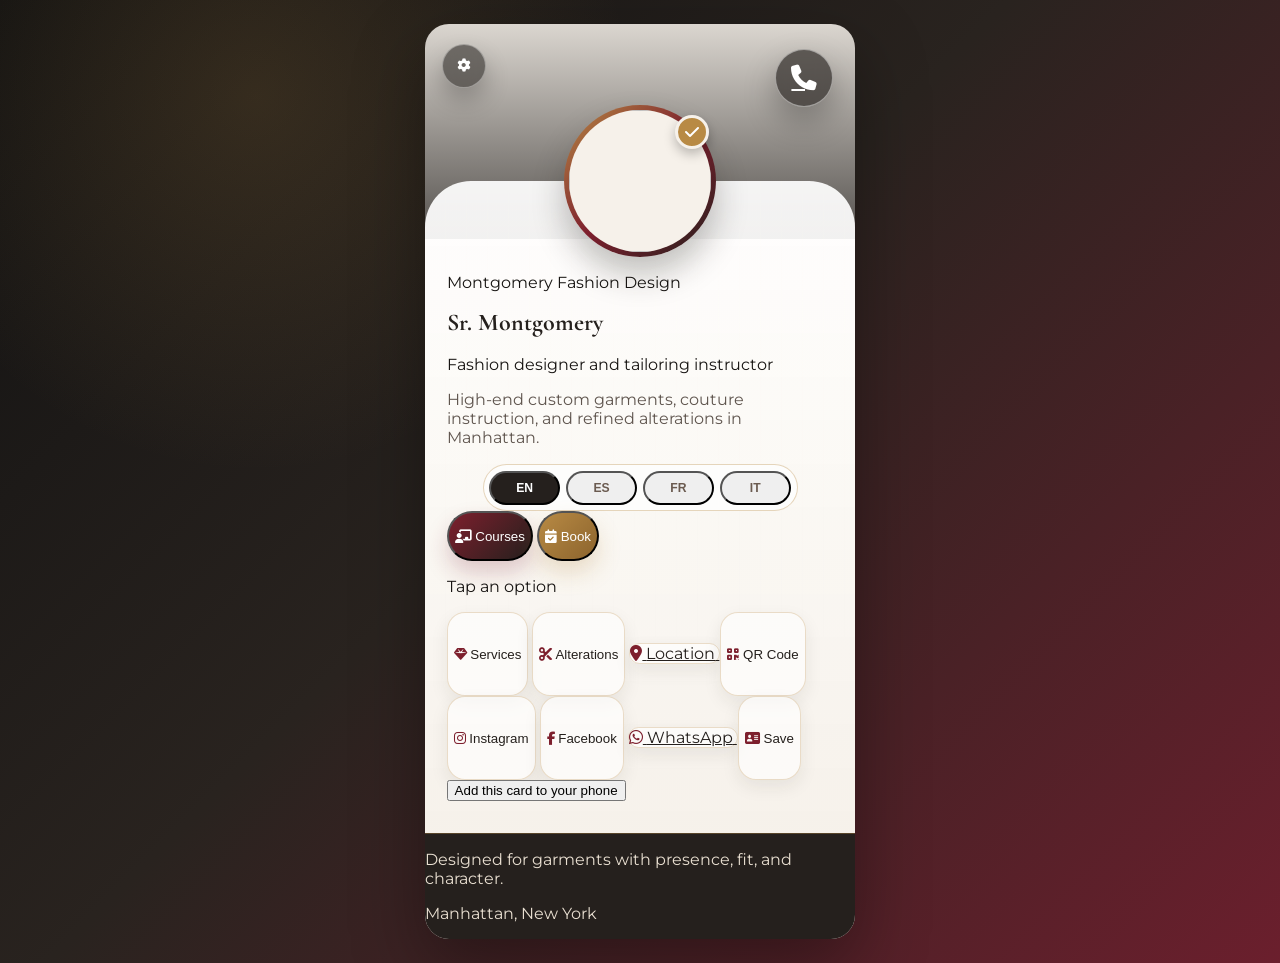
==== index.html @ 0f1f2ad3 "Rename index.html.html to index.html" ====
<!DOCTYPE html>
<html lang="en">
<head>
  <meta charset="UTF-8">
  <meta name="viewport" content="width=device-width, initial-scale=1.0">
  <title>Montgomery Fashion Design</title>
  <script src="https://cdn.tailwindcss.com"></script>
  <link rel="preconnect" href="https://fonts.googleapis.com">
  <link rel="preconnect" href="https://fonts.gstatic.com" crossorigin>
  <link href="https://fonts.googleapis.com/css2?family=Cormorant+Garamond:wght@600;700&family=Montserrat:wght@400;500;600;700&display=swap" rel="stylesheet">
  <link rel="stylesheet" href="https://cdnjs.cloudflare.com/ajax/libs/font-awesome/6.5.2/css/all.min.css">
  <style>
    :root {
      --ink: #171412;
      --charcoal: #25201d;
      --silk: #f6f1ea;
      --linen: #e9dfd1;
      --gold: #b88a44;
      --wine: #7d1f2d;
      --sage: #6d7964;
    }

    * {
      box-sizing: border-box;
    }

    body {
      margin: 0;
      min-height: 100vh;
      background:
        radial-gradient(circle at 20% 10%, rgba(184, 138, 68, 0.18), transparent 28%),
        linear-gradient(135deg, #111 0%, #29231f 45%, #6b1f2d 100%);
      color: var(--ink);
      font-family: "Montserrat", sans-serif;
      -webkit-font-smoothing: antialiased;
      -moz-osx-font-smoothing: grayscale;
    }

    .card-container {
      width: 100%;
      min-height: 100vh;
      display: flex;
      flex-direction: column;
      background: var(--silk);
      box-shadow: 0 28px 70px rgba(0, 0, 0, 0.35);
    }

    @media (min-width: 460px) {
      .card-container {
        max-width: 430px;
        min-height: calc(100vh - 3rem);
        margin: 1.5rem auto;
        border-radius: 24px;
        overflow: hidden;
      }
    }

    .main-bg {
      position: relative;
      min-height: 215px;
      background-image:
        linear-gradient(180deg, rgba(23, 20, 18, 0.12), rgba(23, 20, 18, 0.72)),
        url("https://images.unsplash.com/photo-1445205170230-053b83016050?auto=format&fit=crop&w=1200&q=85");
      background-position: center;
      background-size: cover;
    }

    .call-float {
      position: absolute;
      right: 1.35rem;
      top: 1.55rem;
      width: 58px;
      height: 58px;
      display: grid;
      place-items: center;
      border: 1px solid rgba(255, 255, 255, 0.45);
      border-radius: 999px;
      color: white;
      background: rgba(37, 32, 29, 0.66);
      box-shadow: 0 14px 32px rgba(0, 0, 0, 0.28);
      backdrop-filter: blur(8px);
      transition: background-color 0.22s ease, box-shadow 0.22s ease;
    }

    .call-float:hover,
    .call-float:focus-visible {
      background: #25d366;
      box-shadow: 0 18px 36px rgba(37, 211, 102, 0.36);
      animation: soft-bounce 0.55s ease;
      outline: none;
    }

    .call-float i {
      font-size: 1.6rem;
    }

    .settings-float {
      position: absolute;
      left: 1.05rem;
      top: 1.25rem;
      width: 44px;
      height: 44px;
      display: grid;
      place-items: center;
      border: 1px solid rgba(255, 255, 255, 0.36);
      border-radius: 999px;
      color: white;
      background: rgba(37, 32, 29, 0.56);
      box-shadow: 0 12px 24px rgba(0, 0, 0, 0.24);
      backdrop-filter: blur(8px);
      transition: transform 0.22s ease, background-color 0.22s ease;
    }

    .settings-float:hover,
    .settings-float:focus-visible {
      background: var(--gold);
      transform: rotate(28deg) scale(1.08);
      outline: none;
    }

    @keyframes soft-bounce {
      0%, 100% {
        transform: translateY(0) scale(1);
      }
      35% {
        transform: translateY(-7px) scale(1.08);
      }
      65% {
        transform: translateY(2px) scale(0.98);
      }
    }

    .content-section {
      position: relative;
      flex: 1;
      margin-top: -58px;
      padding: 0 1.35rem 2rem;
      border-top-left-radius: 46px;
      border-top-right-radius: 46px;
      background:
        linear-gradient(180deg, rgba(255, 255, 255, 0.92), rgba(246, 241, 234, 0.98)),
        repeating-linear-gradient(90deg, transparent 0 20px, rgba(184, 138, 68, 0.055) 20px 21px);
    }

    .profile-container {
      width: 152px;
      height: 152px;
      margin: -76px auto 0;
      position: relative;
      border-radius: 999px;
      padding: 5px;
      background: linear-gradient(135deg, var(--gold), var(--wine), var(--charcoal));
      box-shadow: 0 18px 32px rgba(37, 32, 29, 0.28);
    }

    .profile-art {
      width: 100%;
      height: 100%;
      border-radius: inherit;
      background: #f6f1ea;
      background-position: center;
      background-size: cover;
      display: flex;
      align-items: center;
      justify-content: center;
      color: white;
      text-shadow: 0 2px 10px rgba(0, 0, 0, 0.5);
    }

    .profile-art i {
      font-size: 3rem;
    }

    .profile-logo {
      width: 100%;
      height: 100%;
      border-radius: inherit;
      object-fit: cover;
      display: block;
    }

    .verification-badge {
      position: absolute;
      right: 7px;
      top: 10px;
      width: 34px;
      height: 34px;
      border: 3px solid var(--silk);
      border-radius: 999px;
      background: var(--gold);
      color: #fff;
      display: grid;
      place-items: center;
      box-shadow: 0 5px 12px rgba(0, 0, 0, 0.25);
    }

    .brand-title {
      font-family: "Cormorant Garamond", serif;
      color: var(--charcoal);
      letter-spacing: 0;
      line-height: 0.95;
    }

    .tagline {
      color: #5f554e;
    }

    .language-select {
      width: 100%;
      max-width: 315px;
      margin: 1.1rem auto 0;
      display: grid;
      grid-template-columns: repeat(4, 1fr);
      gap: 0.35rem;
      padding: 0.35rem;
      border: 1px solid rgba(184, 138, 68, 0.35);
      border-radius: 999px;
      background: rgba(255, 255, 255, 0.72);
    }

    .language-select button {
      min-height: 34px;
      border-radius: 999px;
      color: #6b5b50;
      font-size: 0.76rem;
      font-weight: 700;
      transition: 0.2s ease;
    }

    .language-select button.active {
      background: var(--charcoal);
      color: white;
    }

    .action-btn,
    .social-btn {
      cursor: pointer;
      transition: transform 0.24s ease, box-shadow 0.24s ease, background-color 0.24s ease;
    }

    .action-btn {
      min-height: 50px;
      border-radius: 999px;
      color: white;
      background: linear-gradient(135deg, var(--wine), var(--charcoal));
      box-shadow: 0 12px 22px rgba(125, 31, 45, 0.22);
    }

    .action-btn.secondary {
      background: linear-gradient(135deg, var(--gold), #8c642d);
      box-shadow: 0 12px 22px rgba(184, 138, 68, 0.25);
    }

    .action-btn:hover,
    .social-btn:hover {
      transform: translateY(-3px);
    }

    .social-btn {
      height: 84px;
      border: 1px solid rgba(184, 138, 68, 0.28);
      border-radius: 18px;
      color: var(--charcoal);
      background: rgba(255, 255, 255, 0.64);
      box-shadow: 0 7px 18px rgba(37, 32, 29, 0.08);
    }

    .social-btn i {
      color: var(--wine);
    }

    .whatsapp-btn:hover,
    .whatsapp-btn:focus-visible {
      background: #25d366;
      color: white;
      border-color: #25d366;
      box-shadow: 0 12px 26px rgba(37, 211, 102, 0.28);
      animation: soft-bounce 0.55s ease;
      outline: none;
    }

    .whatsapp-btn:hover i,
    .whatsapp-btn:focus-visible i {
      color: white;
    }

    .footer-banner {
      background: var(--charcoal);
      color: var(--linen);
      border-top: 1px solid rgba(184, 138, 68, 0.35);
    }

    .modal-overlay {
      position: fixed;
      inset: 0;
      z-index: 40;
      display: none;
      align-items: center;
      justify-content: center;
      padding: 1rem;
      background: rgba(23, 20, 18, 0.68);
      backdrop-filter: blur(7px);
    }

    .modal-overlay.active {
      display: flex;
    }

    .modal-content {
      width: min(94vw, 680px);
      max-height: 88vh;
      overflow: auto;
      border-radius: 22px;
      background: #fffaf2;
      box-shadow: 0 24px 70px rgba(0, 0, 0, 0.36);
    }

    .modal-header {
      position: sticky;
      top: 0;
      z-index: 1;
      display: flex;
      align-items: center;
      justify-content: space-between;
      gap: 1rem;
      padding: 1.2rem 1.35rem;
      background: var(--charcoal);
      color: white;
    }

    .modal-header-title {
      font-family: "Cormorant Garamond", serif;
      font-size: 1.65rem;
      font-weight: 700;
      line-height: 1;
    }

    .modal-close-btn {
      width: 38px;
      height: 38px;
      border-radius: 999px;
      color: white;
      background: rgba(255, 255, 255, 0.12);
      font-size: 1.5rem;
      line-height: 1;
    }

    .modal-body {
      padding: 1.35rem;
    }

    .admin-grid {
      display: grid;
      grid-template-columns: repeat(2, minmax(0, 1fr));
      gap: 0.8rem;
    }

    .admin-field {
      display: flex;
      flex-direction: column;
      gap: 0.35rem;
    }

    .admin-field.full {
      grid-column: 1 / -1;
    }

    .admin-field label {
      color: #4d433c;
      font-size: 0.76rem;
      font-weight: 800;
      text-transform: uppercase;
      letter-spacing: 0.08em;
    }

    .admin-field input,
    .admin-field textarea,
    .admin-field select {
      width: 100%;
      border: 1px solid #decbb0;
      border-radius: 12px;
      background: white;
      padding: 0.75rem 0.85rem;
      color: var(--charcoal);
      font-size: 0.92rem;
      outline: none;
    }

    .admin-field textarea {
      min-height: 76px;
      resize: vertical;
    }

    .admin-actions {
      display: grid;
      grid-template-columns: repeat(3, minmax(0, 1fr));
      gap: 0.65rem;
      margin-top: 1rem;
    }

    .admin-actions button,
    .admin-actions a,
    .admin-login button {
      min-height: 42px;
      display: flex;
      align-items: center;
      justify-content: center;
      border-radius: 999px;
      color: white;
      background: var(--charcoal);
      font-weight: 800;
      font-size: 0.82rem;
    }

    .admin-actions .save-admin {
      background: var(--wine);
    }

    .admin-actions .reset-admin {
      background: #806a55;
    }

    .admin-login {
      max-width: 420px;
      margin: 0 auto;
      display: grid;
      gap: 0.8rem;
    }

    .admin-error {
      min-height: 1.2rem;
      color: #b42318;
      font-size: 0.85rem;
      font-weight: 700;
      text-align: center;
    }

    @media (max-width: 520px) {
      .admin-grid,
      .admin-actions {
        grid-template-columns: 1fr;
      }
    }

    .service-item {
      display: flex;
      gap: 0.95rem;
      align-items: flex-start;
      padding: 0.9rem;
      border: 1px solid rgba(184, 138, 68, 0.22);
      border-radius: 16px;
      background: rgba(255, 255, 255, 0.72);
    }

    .service-icon {
      flex: 0 0 46px;
      width: 46px;
      height: 46px;
      display: grid;
      place-items: center;
      border-radius: 14px;
      color: white;
      background: linear-gradient(135deg, var(--wine), var(--gold));
    }

    .calendar-day.disabled {
      color: #c6beb7;
      cursor: not-allowed;
      background: #f0ebe5;
    }

    .calendar-day.today {
      border: 1px solid var(--gold);
    }

    .calendar-day.selected,
    .time-slot.selected {
      color: white;
      background: var(--wine);
    }

    .calendar-day:not(.disabled):hover,
    .time-slot:hover {
      background: rgba(184, 138, 68, 0.18);
    }
  </style>
</head>
<body>
  <main class="card-container">
    <section class="main-bg" aria-label="Fashion atelier">
      <button class="settings-float" id="settings-btn" type="button" aria-label="Settings">
        <i class="fa-solid fa-gear"></i>
      </button>
      <a class="call-float" href="tel:+16318228581" aria-label="Call Sr. Montgomery">
        <i class="fa-solid fa-phone"></i>
      </a>
    </section>

    <section class="content-section">
      <div class="text-center">
        <div class="profile-container" aria-hidden="true">
          <div class="profile-art">
            <img class="profile-logo" src="assets/montgomery-fashion-logo.jpg" alt="">
          </div>
          <div class="verification-badge">
            <i class="fas fa-check text-sm"></i>
          </div>
        </div>

        <p id="brand-text" class="mt-5 text-xs font-bold uppercase tracking-[0.28em] text-[#7d1f2d]">Montgomery Fashion Design</p>
        <h1 id="name-text" class="brand-title mt-1 text-[3.1rem] font-bold">Sr. Montgomery</h1>
        <p class="mt-2 text-base font-semibold text-[#6d7964]" data-i18n="role">Fashion designer and tailoring instructor</p>
        <p class="tagline mx-auto mt-4 max-w-[350px] text-sm leading-6" data-i18n="tagline">High-end custom garments, couture instruction, and refined alterations in Manhattan.</p>

        <div class="language-select" aria-label="Language selector">
          <button type="button" data-lang-btn="en">EN</button>
          <button type="button" data-lang-btn="es">ES</button>
          <button type="button" data-lang-btn="fr">FR</button>
          <button type="button" data-lang-btn="it">IT</button>
        </div>

        <div class="mt-7 grid grid-cols-2 gap-3">
          <button id="courses-btn" class="action-btn flex items-center justify-center gap-2 px-3 py-3 text-sm font-bold">
            <i class="fa-solid fa-chalkboard-user"></i>
            <span data-i18n="courses">Courses</span>
          </button>
          <button id="appointment-btn" class="action-btn secondary flex items-center justify-center gap-2 px-3 py-3 text-sm font-bold">
            <i class="fa-solid fa-calendar-check"></i>
            <span data-i18n="book">Book</span>
          </button>
        </div>

        <p class="mt-7 text-xs font-semibold uppercase tracking-[0.18em] text-[#8c7c70]" data-i18n="tapHint">Tap an option</p>

        <div class="mt-4 grid grid-cols-4 gap-3">
          <button id="services-btn" class="social-btn flex flex-col items-center justify-center px-1">
            <i class="fas fa-gem text-2xl"></i>
            <span class="mt-2 text-[0.68rem] font-bold leading-tight" data-i18n="services">Services</span>
          </button>
          <button id="alterations-btn" class="social-btn flex flex-col items-center justify-center px-1">
            <i class="fa-solid fa-scissors text-2xl"></i>
            <span class="mt-2 text-[0.68rem] font-bold leading-tight" data-i18n="alterations">Alterations</span>
          </button>
          <a href="https://maps.google.com/?q=Manhattan%20New%20York" target="_blank" class="social-btn flex flex-col items-center justify-center px-1">
            <i class="fas fa-map-marker-alt text-2xl"></i>
            <span class="mt-2 text-[0.68rem] font-bold leading-tight" data-i18n="location">Location</span>
          </a>
          <button id="qr-code-btn" class="social-btn flex flex-col items-center justify-center px-1">
            <i class="fas fa-qrcode text-2xl"></i>
            <span class="mt-2 text-[0.68rem] font-bold leading-tight" data-i18n="qr">QR Code</span>
          </button>
          <button data-pending-link="Instagram" class="social-btn flex flex-col items-center justify-center px-1">
            <i class="fab fa-instagram text-2xl"></i>
            <span class="mt-2 text-[0.68rem] font-bold leading-tight">Instagram</span>
          </button>
          <button data-pending-link="Facebook" class="social-btn flex flex-col items-center justify-center px-1">
            <i class="fab fa-facebook-f text-2xl"></i>
            <span class="mt-2 text-[0.68rem] font-bold leading-tight">Facebook</span>
          </button>
          <a href="https://wa.me/16318228581" target="_blank" class="social-btn whatsapp-btn flex flex-col items-center justify-center px-1">
            <i class="fab fa-whatsapp text-2xl"></i>
            <span class="mt-2 text-[0.68rem] font-bold leading-tight">WhatsApp</span>
          </a>
          <button id="save-contact-btn" class="social-btn flex flex-col items-center justify-center px-1">
            <i class="fas fa-address-card text-2xl"></i>
            <span class="mt-2 text-[0.68rem] font-bold leading-tight" data-i18n="save">Save</span>
          </button>
        </div>

        <button id="install-btn" class="mt-7 text-sm font-semibold text-[#7d1f2d] underline underline-offset-4" data-i18n="install">
          Add this card to your phone
        </button>
      </div>
    </section>

    <footer class="footer-banner px-5 py-4 text-center">
      <p class="text-sm font-semibold" data-i18n="footer">Designed for garments with presence, fit, and character.</p>
      <p class="mt-1 text-xs opacity-75">Manhattan, New York</p>
    </footer>
  </main>

  <div id="services-modal" class="modal-overlay">
    <div class="modal-content">
      <div class="modal-header">
        <h2 class="modal-header-title" data-i18n="servicesTitle">Signature Services</h2>
        <button class="modal-close-btn" type="button" aria-label="Close">&times;</button>
      </div>
      <div class="modal-body">
        <div class="grid grid-cols-1 gap-3 sm:grid-cols-2">
          <article class="service-item">
            <span class="service-icon"><i class="fa-solid fa-ruler-combined"></i></span>
            <div>
              <h3 class="font-bold text-[#25201d]" data-i18n="svcCustomTitle">Custom design</h3>
              <p class="mt-1 text-sm leading-5 text-[#6f6257]" data-i18n="svcCustomText">Garments created from the first idea to the final fitting.</p>
            </div>
          </article>
          <article class="service-item">
            <span class="service-icon"><i class="fa-solid fa-person-dress"></i></span>
            <div>
              <h3 class="font-bold text-[#25201d]" data-i18n="svcWomenTitle">Women couture</h3>
              <p class="mt-1 text-sm leading-5 text-[#6f6257]" data-i18n="svcWomenText">Elegant pieces for events, evening wear, and refined personal style.</p>
            </div>
          </article>
          <article class="service-item">
            <span class="service-icon"><i class="fa-solid fa-user-tie"></i></span>
            <div>
              <h3 class="font-bold text-[#25201d]" data-i18n="svcMenTitle">Men couture</h3>
              <p class="mt-1 text-sm leading-5 text-[#6f6257]" data-i18n="svcMenText">High-end garments with structure, proportion, and sharp finishing.</p>
            </div>
          </article>
          <article class="service-item">
            <span class="service-icon"><i class="fa-solid fa-lightbulb"></i></span>
            <div>
              <h3 class="font-bold text-[#25201d]" data-i18n="svcAdviceTitle">Design advice</h3>
              <p class="mt-1 text-sm leading-5 text-[#6f6257]" data-i18n="svcAdviceText">Guidance on silhouette, fabric, details, and personal image.</p>
            </div>
          </article>
        </div>
      </div>
    </div>
  </div>

  <div id="alterations-modal" class="modal-overlay">
    <div class="modal-content">
      <div class="modal-header">
        <h2 class="modal-header-title" data-i18n="alterationsTitle">Alterations</h2>
        <button class="modal-close-btn" type="button" aria-label="Close">&times;</button>
      </div>
      <div class="modal-body">
        <div class="space-y-3 text-[#5f554e]">
          <p class="leading-6" data-i18n="alterationsIntro">Refined alterations focused on fit, line, and elegance for garments that deserve careful work.</p>
          <div class="rounded-2xl border border-[#e4d4bd] bg-white/70 p-4">
            <p class="font-bold text-[#25201d]" data-i18n="availableAlterations">Available alterations</p>
            <ul class="mt-3 space-y-2 text-sm">
              <li><i class="fa-solid fa-check mr-2 text-[#b88a44]"></i><span data-i18n="altFit">Fit adjustments and garment refinement</span></li>
              <li><i class="fa-solid fa-check mr-2 text-[#b88a44]"></i><span data-i18n="altHighEnd">High-end alterations for women and men</span></li>
              <li><i class="fa-solid fa-check mr-2 text-[#b88a44]"></i><span data-i18n="altHome">At-home service by appointment</span></li>
            </ul>
          </div>
          <div class="rounded-2xl border border-[#ead2d7] bg-[#fff5f6] p-4">
            <p class="font-bold text-[#7d1f2d]" data-i18n="notOfferedTitle">Not offered</p>
            <p class="mt-1 text-sm" data-i18n="notOfferedText">Zipper replacement and quick repair work are not part of this service.</p>
          </div>
        </div>
      </div>
    </div>
  </div>

  <div id="courses-modal" class="modal-overlay">
    <div class="modal-content">
      <div class="modal-header">
        <h2 class="modal-header-title" data-i18n="coursesTitle">Fashion Courses</h2>
        <button class="modal-close-btn" type="button" aria-label="Close">&times;</button>
      </div>
      <div class="modal-body">
        <div class="grid grid-cols-1 gap-3">
          <article class="service-item">
            <span class="service-icon"><i class="fa-solid fa-seedling"></i></span>
            <div>
              <h3 class="font-bold text-[#25201d]" data-i18n="beginnerTitle">Beginner level</h3>
              <p class="mt-1 text-sm leading-5 text-[#6f6257]" data-i18n="beginnerText">Foundations of sewing, garment construction, tools, measurements, and practice.</p>
            </div>
          </article>
          <article class="service-item">
            <span class="service-icon"><i class="fa-solid fa-chart-line"></i></span>
            <div>
              <h3 class="font-bold text-[#25201d]" data-i18n="advancedTitle">Advanced level</h3>
              <p class="mt-1 text-sm leading-5 text-[#6f6257]" data-i18n="advancedText">Pattern development, refined finishes, couture techniques, and personal projects.</p>
            </div>
          </article>
          <article class="service-item">
            <span class="service-icon"><i class="fa-solid fa-house-user"></i></span>
            <div>
              <h3 class="font-bold text-[#25201d]" data-i18n="homeCourseTitle">At-home classes</h3>
              <p class="mt-1 text-sm leading-5 text-[#6f6257]" data-i18n="homeCourseText">Private instruction at home, scheduled by availability in Manhattan and nearby areas.</p>
            </div>
          </article>
        </div>
      </div>
    </div>
  </div>

  <div id="install-modal" class="modal-overlay">
    <div class="modal-content">
      <div class="modal-header">
        <h2 class="modal-header-title" data-i18n="installTitle">Keep This Card</h2>
        <button class="modal-close-btn" type="button" aria-label="Close">&times;</button>
      </div>
      <div class="modal-body">
        <div class="grid grid-cols-1 gap-4 sm:grid-cols-2">
          <div class="rounded-2xl border border-[#e4d4bd] bg-white/70 p-4">
            <h3 class="font-bold text-[#25201d]"><i class="fab fa-apple mr-2"></i>iPhone</h3>
            <ol class="mt-3 list-inside list-decimal space-y-2 text-sm text-[#6f6257]">
              <li data-i18n="ios1">Open it in Safari.</li>
              <li data-i18n="ios2">Tap Share.</li>
              <li data-i18n="ios3">Choose Add to Home Screen.</li>
            </ol>
          </div>
          <div class="rounded-2xl border border-[#e4d4bd] bg-white/70 p-4">
            <h3 class="font-bold text-[#25201d]"><i class="fab fa-android mr-2"></i>Android</h3>
            <ol class="mt-3 list-inside list-decimal space-y-2 text-sm text-[#6f6257]">
              <li data-i18n="android1">Open it in Chrome.</li>
              <li data-i18n="android2">Tap the three-dot menu.</li>
              <li data-i18n="android3">Choose Add to Home Screen.</li>
            </ol>
          </div>
        </div>
      </div>
    </div>
  </div>

  <div id="qr-code-modal" class="modal-overlay">
    <div class="modal-content">
      <div class="modal-header">
        <h2 class="modal-header-title" data-i18n="qrTitle">Scan to Save</h2>
        <button class="modal-close-btn" type="button" aria-label="Close">&times;</button>
      </div>
      <div class="modal-body text-center">
        <p class="mb-4 text-sm leading-6 text-[#6f6257]" data-i18n="qrText">This QR code saves the contact information for Sr. Montgomery.</p>
        <div class="mx-auto flex w-fit justify-center rounded-2xl border border-[#e4d4bd] bg-white p-3">
          <img id="qr-image" src="" alt="Montgomery Fashion Design QR code" class="h-[210px] w-[210px] rounded-xl">
        </div>
      </div>
    </div>
  </div>

  <div id="appointment-modal" class="modal-overlay">
    <div class="modal-content"></div>
  </div>

  <div id="pending-modal" class="modal-overlay">
    <div class="modal-content">
      <div class="modal-header">
        <h2 class="modal-header-title" data-i18n="pendingTitle">Link Pending</h2>
        <button class="modal-close-btn" type="button" aria-label="Close">&times;</button>
      </div>
      <div class="modal-body">
        <p class="text-[#5f554e]" data-i18n="pendingText">This link is ready to be connected when you provide the final contact information.</p>
      </div>
    </div>
  </div>

  <div id="admin-modal" class="modal-overlay">
    <div class="modal-content">
      <div class="modal-header">
        <h2 class="modal-header-title">Administrador</h2>
        <button class="modal-close-btn" type="button" aria-label="Close">&times;</button>
      </div>
      <div class="modal-body">
        <div id="admin-login" class="admin-login">
          <p class="text-center text-sm leading-6 text-[#6f6257]">Ingresa la clave para modificar la tarjeta.</p>
          <input id="admin-password" type="password" placeholder="Clave de administrador" autocomplete="current-password">
          <button id="admin-unlock-btn" type="button">Entrar</button>
          <p id="admin-error" class="admin-error"></p>
        </div>

        <form id="admin-panel" class="hidden">
          <div class="admin-grid">
            <div class="admin-field">
              <label for="admin-name">Nombre</label>
              <input id="admin-name" name="name" type="text">
            </div>
            <div class="admin-field">
              <label for="admin-brand">Marca</label>
              <input id="admin-brand" name="brand" type="text">
            </div>
            <div class="admin-field">
              <label for="admin-phone">Telefono visible</label>
              <input id="admin-phone" name="phone" type="text">
            </div>
            <div class="admin-field">
              <label for="admin-whatsapp">WhatsApp internacional</label>
              <input id="admin-whatsapp" name="whatsapp" type="text">
            </div>
            <div class="admin-field full">
              <label for="admin-location">Ubicacion</label>
              <input id="admin-location" name="location" type="text">
            </div>
            <div class="admin-field full">
              <label for="admin-profile">Imagen de perfil JPG/PNG</label>
              <input id="admin-profile" name="profileImage" type="url">
            </div>
            <div class="admin-field full">
              <label for="admin-image-page">Enlace para modificar imagen</label>
              <input id="admin-image-page" name="imageEditPage" type="url">
            </div>
            <div class="admin-field full">
              <label for="admin-hero">Imagen superior</label>
              <input id="admin-hero" name="heroImage" type="url">
            </div>
            <div class="admin-field">
              <label for="admin-instagram">Instagram</label>
              <input id="admin-instagram" name="instagram" type="url">
            </div>
            <div class="admin-field">
              <label for="admin-facebook">Facebook</label>
              <input id="admin-facebook" name="facebook" type="url">
            </div>
            <div class="admin-field">
              <label for="admin-lang-edit">Idioma a editar</label>
              <select id="admin-lang-edit">
                <option value="en">English</option>
                <option value="es">Espanol</option>
                <option value="fr">Francais</option>
                <option value="it">Italiano</option>
              </select>
            </div>
            <div class="admin-field">
              <label for="admin-role">Profesion</label>
              <input id="admin-role" type="text">
            </div>
            <div class="admin-field full">
              <label for="admin-tagline">Frase principal</label>
              <textarea id="admin-tagline"></textarea>
            </div>
            <div class="admin-field full">
              <label for="admin-footer">Frase inferior</label>
              <textarea id="admin-footer"></textarea>
            </div>
            <div class="admin-field full">
              <label for="admin-custom-css">CSS personalizado avanzado</label>
              <textarea id="admin-custom-css" name="customCss" placeholder=".brand-title { color: #000; }"></textarea>
            </div>
          </div>

          <div class="admin-actions">
            <button class="save-admin" id="admin-save-btn" type="submit">Guardar</button>
            <button class="reset-admin" id="admin-reset-btn" type="button">Restaurar</button>
            <a id="admin-image-link" href="https://ibb.co/C3nRYx9Z" target="_blank">Abrir imagen</a>
          </div>
          <p id="admin-status" class="mt-3 text-center text-sm font-bold text-[#6d7964]"></p>
        </form>
      </div>
    </div>
  </div>

  <script>
    const ADMIN_PASSWORD = "Kilo9coco";
    const STORAGE_KEY = "montgomeryFashionDesignConfig";
    const defaultConfig = {
      name: "Sr. Montgomery",
      brand: "Montgomery Fashion Design",
      phone: "+1 (631) 822-8581",
      whatsapp: "+16318228581",
      email: "",
      location: "Manhattan, New York",
      profileImage: "assets/montgomery-fashion-logo.jpg",
      imageEditPage: "https://ibb.co/C3nRYx9Z",
      heroImage: "https://images.unsplash.com/photo-1445205170230-053b83016050?auto=format&fit=crop&w=1200&q=85",
      instagram: "",
      facebook: "",
      customCss: "",
      textOverrides: {
        en: {},
        es: {},
        fr: {},
        it: {}
      }
    };
    let business = loadConfig();

    const translations = {
      en: {
        role: "Fashion designer and tailoring instructor",
        tagline: "High-end custom garments, couture instruction, and refined alterations in Manhattan.",
        courses: "Courses",
        book: "Book",
        tapHint: "Tap an option",
        services: "Services",
        alterations: "Alterations",
        location: "Location",
        qr: "QR Code",
        save: "Save",
        install: "Add this card to your phone",
        footer: "Designed for garments with presence, fit, and character.",
        servicesTitle: "Signature Services",
        svcCustomTitle: "Custom design",
        svcCustomText: "Garments created from the first idea to the final fitting.",
        svcWomenTitle: "Women couture",
        svcWomenText: "Elegant pieces for events, evening wear, and refined personal style.",
        svcMenTitle: "Men couture",
        svcMenText: "High-end garments with structure, proportion, and sharp finishing.",
        svcAdviceTitle: "Design advice",
        svcAdviceText: "Guidance on silhouette, fabric, details, and personal image.",
        alterationsTitle: "Alterations",
        alterationsIntro: "Refined alterations focused on fit, line, and elegance for garments that deserve careful work.",
        availableAlterations: "Available alterations",
        altFit: "Fit adjustments and garment refinement",
        altHighEnd: "High-end alterations for women and men",
        altHome: "At-home service by appointment",
        notOfferedTitle: "Not offered",
        notOfferedText: "Zipper replacement and quick repair work are not part of this service.",
        coursesTitle: "Fashion Courses",
        beginnerTitle: "Beginner level",
        beginnerText: "Foundations of sewing, garment construction, tools, measurements, and practice.",
        advancedTitle: "Advanced level",
        advancedText: "Pattern development, refined finishes, couture techniques, and personal projects.",
        homeCourseTitle: "At-home classes",
        homeCourseText: "Private instruction at home, scheduled by availability in Manhattan and nearby areas.",
        installTitle: "Keep This Card",
        ios1: "Open it in Safari.",
        ios2: "Tap Share.",
        ios3: "Choose Add to Home Screen.",
        android1: "Open it in Chrome.",
        android2: "Tap the three-dot menu.",
        android3: "Choose Add to Home Screen.",
        qrTitle: "Scan to Save",
        qrText: "This QR code saves the contact information for Sr. Montgomery.",
        pendingTitle: "Link Pending",
        pendingText: "This link is ready to be connected when you provide the final contact information.",
        appointmentTitle: "Select a Date",
        appointmentTimeTitle: "Select a Time",
        backCalendar: "Back to calendar",
        confirm: "Confirm Request",
        confirmed: "Request Prepared",
        confirmedText: "Your preferred appointment time is",
        pendingContact: "Phone or WhatsApp will be connected when the final number is added.",
        noTimes: "No times available.",
        days: ["Sun", "Mon", "Tue", "Wed", "Thu", "Fri", "Sat"]
      },
      es: {
        role: "Diseñador de moda y profesor de costura",
        tagline: "Prendas a medida de alta gama, enseñanza de alta costura y alteraciones finas en Manhattan.",
        courses: "Cursos",
        book: "Agendar",
        tapHint: "Toca una opción",
        services: "Servicios",
        alterations: "Alteraciones",
        location: "Ubicación",
        qr: "Código QR",
        save: "Guardar",
        install: "Agregar esta tarjeta al celular",
        footer: "Diseñado para prendas con presencia, ajuste y carácter.",
        servicesTitle: "Servicios principales",
        svcCustomTitle: "Diseño a medida",
        svcCustomText: "Prendas creadas desde la primera idea hasta la prueba final.",
        svcWomenTitle: "Alta costura femenina",
        svcWomenText: "Piezas elegantes para eventos, noche y estilo personal refinado.",
        svcMenTitle: "Alta costura masculina",
        svcMenText: "Prendas de alta gama con estructura, proporción y acabados finos.",
        svcAdviceTitle: "Asesoría de diseño",
        svcAdviceText: "Orientación en silueta, telas, detalles e imagen personal.",
        alterationsTitle: "Alteraciones",
        alterationsIntro: "Alteraciones finas enfocadas en ajuste, línea y elegancia para prendas que merecen trabajo cuidadoso.",
        availableAlterations: "Alteraciones disponibles",
        altFit: "Ajustes de entalle y refinamiento de prendas",
        altHighEnd: "Alteraciones de alta gama para mujeres y hombres",
        altHome: "Servicio a domicilio con cita previa",
        notOfferedTitle: "No se ofrece",
        notOfferedText: "El cambio de cremalleras y reparaciones rápidas no forman parte de este servicio.",
        coursesTitle: "Cursos de costura y moda",
        beginnerTitle: "Nivel principiante",
        beginnerText: "Bases de costura, construcción de prendas, herramientas, medidas y práctica.",
        advancedTitle: "Nivel avanzado",
        advancedText: "Desarrollo de patrones, acabados finos, técnicas de alta costura y proyectos personales.",
        homeCourseTitle: "Cursos a domicilio",
        homeCourseText: "Clases privadas a domicilio, según disponibilidad en Manhattan y zonas cercanas.",
        installTitle: "Lleva esta tarjeta contigo",
        ios1: "Ábrela en Safari.",
        ios2: "Toca Compartir.",
        ios3: "Elige Agregar a pantalla de inicio.",
        android1: "Ábrela en Chrome.",
        android2: "Toca el menú de tres puntos.",
        android3: "Elige Agregar a pantalla principal.",
        qrTitle: "Escanea para guardar",
        qrText: "Este código QR guarda la información de contacto del Sr. Montgomery.",
        pendingTitle: "Enlace pendiente",
        pendingText: "Este enlace queda listo para conectarlo cuando me pases la información final de contacto.",
        appointmentTitle: "Selecciona una fecha",
        appointmentTimeTitle: "Selecciona una hora",
        backCalendar: "Volver al calendario",
        confirm: "Confirmar solicitud",
        confirmed: "Solicitud preparada",
        confirmedText: "Tu horario preferido es",
        pendingContact: "El teléfono o WhatsApp se conectará cuando agreguemos el número final.",
        noTimes: "No hay horarios disponibles.",
        days: ["Do", "Lu", "Ma", "Mi", "Ju", "Vi", "Sá"]
      },
      fr: {
        role: "Créateur de mode et professeur de couture",
        tagline: "Vêtements haut de gamme sur mesure, cours de couture et retouches raffinées à Manhattan.",
        courses: "Cours",
        book: "Réserver",
        tapHint: "Touchez une option",
        services: "Services",
        alterations: "Retouches",
        location: "Adresse",
        qr: "QR Code",
        save: "Sauver",
        install: "Ajouter cette carte au téléphone",
        footer: "Conçu pour des vêtements avec présence, coupe et caractère.",
        servicesTitle: "Services signature",
        svcCustomTitle: "Création sur mesure",
        svcCustomText: "Vêtements créés de la première idée au dernier essayage.",
        svcWomenTitle: "Couture femme",
        svcWomenText: "Pièces élégantes pour événements, soirées et style personnel raffiné.",
        svcMenTitle: "Couture homme",
        svcMenText: "Vêtements haut de gamme avec structure, proportion et finitions nettes.",
        svcAdviceTitle: "Conseil en design",
        svcAdviceText: "Conseils sur silhouette, tissu, détails et image personnelle.",
        alterationsTitle: "Retouches",
        alterationsIntro: "Retouches raffinées axées sur la coupe, la ligne et l'élégance.",
        availableAlterations: "Retouches disponibles",
        altFit: "Ajustements de coupe et raffinement du vêtement",
        altHighEnd: "Retouches haut de gamme pour femmes et hommes",
        altHome: "Service à domicile sur rendez-vous",
        notOfferedTitle: "Non proposé",
        notOfferedText: "Le remplacement de fermetures éclair et les réparations rapides ne font pas partie de ce service.",
        coursesTitle: "Cours de mode",
        beginnerTitle: "Niveau débutant",
        beginnerText: "Bases de couture, construction du vêtement, outils, mesures et pratique.",
        advancedTitle: "Niveau avancé",
        advancedText: "Développement de patrons, finitions raffinées, techniques couture et projets personnels.",
        homeCourseTitle: "Cours à domicile",
        homeCourseText: "Cours privés à domicile, selon disponibilité à Manhattan et environs.",
        installTitle: "Gardez cette carte",
        ios1: "Ouvrez-la dans Safari.",
        ios2: "Touchez Partager.",
        ios3: "Choisissez Ajouter à l'écran d'accueil.",
        android1: "Ouvrez-la dans Chrome.",
        android2: "Touchez le menu à trois points.",
        android3: "Choisissez Ajouter à l'écran d'accueil.",
        qrTitle: "Scanner pour sauvegarder",
        qrText: "Ce QR code enregistre les coordonnées de Sr. Montgomery.",
        pendingTitle: "Lien en attente",
        pendingText: "Ce lien sera connecté lorsque les informations finales seront disponibles.",
        appointmentTitle: "Choisir une date",
        appointmentTimeTitle: "Choisir une heure",
        backCalendar: "Retour au calendrier",
        confirm: "Confirmer la demande",
        confirmed: "Demande préparée",
        confirmedText: "Votre horaire préféré est",
        pendingContact: "Le téléphone ou WhatsApp sera connecté lorsque le numéro final sera ajouté.",
        noTimes: "Aucun horaire disponible.",
        days: ["Dim", "Lun", "Mar", "Mer", "Jeu", "Ven", "Sam"]
      },
      it: {
        role: "Designer di moda e insegnante di sartoria",
        tagline: "Abiti su misura di alta gamma, corsi di sartoria e modifiche raffinate a Manhattan.",
        courses: "Corsi",
        book: "Prenota",
        tapHint: "Tocca un'opzione",
        services: "Servizi",
        alterations: "Modifiche",
        location: "Posizione",
        qr: "Codice QR",
        save: "Salva",
        install: "Aggiungi questa scheda al telefono",
        footer: "Disegnato per capi con presenza, vestibilità e carattere.",
        servicesTitle: "Servizi principali",
        svcCustomTitle: "Design su misura",
        svcCustomText: "Capi creati dalla prima idea alla prova finale.",
        svcWomenTitle: "Alta moda donna",
        svcWomenText: "Capi eleganti per eventi, sera e stile personale raffinato.",
        svcMenTitle: "Alta moda uomo",
        svcMenText: "Capi di alta gamma con struttura, proporzione e finiture precise.",
        svcAdviceTitle: "Consulenza di design",
        svcAdviceText: "Guida su silhouette, tessuti, dettagli e immagine personale.",
        alterationsTitle: "Modifiche",
        alterationsIntro: "Modifiche raffinate focalizzate su vestibilità, linea ed eleganza.",
        availableAlterations: "Modifiche disponibili",
        altFit: "Regolazioni di vestibilità e rifinitura del capo",
        altHighEnd: "Modifiche di alta gamma per donna e uomo",
        altHome: "Servizio a domicilio su appuntamento",
        notOfferedTitle: "Non offerto",
        notOfferedText: "Sostituzione di cerniere e riparazioni rapide non fanno parte del servizio.",
        coursesTitle: "Corsi di moda",
        beginnerTitle: "Livello principiante",
        beginnerText: "Basi di cucito, costruzione del capo, strumenti, misure e pratica.",
        advancedTitle: "Livello avanzato",
        advancedText: "Sviluppo cartamodelli, finiture raffinate, tecniche couture e progetti personali.",
        homeCourseTitle: "Lezioni a domicilio",
        homeCourseText: "Lezioni private a domicilio, secondo disponibilità a Manhattan e zone vicine.",
        installTitle: "Conserva questa scheda",
        ios1: "Aprila in Safari.",
        ios2: "Tocca Condividi.",
        ios3: "Scegli Aggiungi alla schermata Home.",
        android1: "Aprila in Chrome.",
        android2: "Tocca il menu con tre punti.",
        android3: "Scegli Aggiungi alla schermata Home.",
        qrTitle: "Scansiona per salvare",
        qrText: "Questo codice QR salva le informazioni di contatto di Sr. Montgomery.",
        pendingTitle: "Link in sospeso",
        pendingText: "Questo link sarà collegato quando saranno disponibili le informazioni finali.",
        appointmentTitle: "Seleziona una data",
        appointmentTimeTitle: "Seleziona un'ora",
        backCalendar: "Torna al calendario",
        confirm: "Conferma richiesta",
        confirmed: "Richiesta preparata",
        confirmedText: "L'orario preferito è",
        pendingContact: "Telefono o WhatsApp saranno collegati quando verrà aggiunto il numero finale.",
        noTimes: "Nessun orario disponibile.",
        days: ["Dom", "Lun", "Mar", "Mer", "Gio", "Ven", "Sab"]
      }
    };

    let lang = detectLanguage();
    let currentDate = new Date();
    let selectedDate = null;
    let selectedTime = null;

    const $ = (selector) => document.querySelector(selector);
    const $$ = (selector) => document.querySelectorAll(selector);
    const t = (key) => {
      const overrides = business.textOverrides && business.textOverrides[lang] ? business.textOverrides[lang] : {};
      return overrides[key] || translations[lang][key] || translations.en[key] || key;
    };

    function loadConfig() {
      try {
        const stored = JSON.parse(localStorage.getItem(STORAGE_KEY) || "null");
        if (!stored) return structuredClone(defaultConfig);
        return {
          ...structuredClone(defaultConfig),
          ...stored,
          textOverrides: {
            en: {},
            es: {},
            fr: {},
            it: {},
            ...(stored.textOverrides || {})
          }
        };
      } catch (error) {
        return structuredClone(defaultConfig);
      }
    }

    function saveConfig() {
      localStorage.setItem(STORAGE_KEY, JSON.stringify(business));
    }

    function phoneDigits(value) {
      return String(value || "").replace(/[^\d]/g, "");
    }

    function setLinkOrPending(selector, url, pendingName) {
      const current = document.querySelector(selector);
      if (!current) return;
      const nextTag = url ? "a" : "button";
      const next = document.createElement(nextTag);
      next.className = current.className;
      next.innerHTML = current.innerHTML;
      if (url) {
        next.href = url;
        next.target = "_blank";
        next.removeAttribute("data-pending-link");
      } else {
        next.type = "button";
        next.dataset.pendingLink = pendingName;
        next.addEventListener("click", () => openModal("pending-modal"));
      }
      current.replaceWith(next);
    }

    function applyBusinessConfig() {
      document.title = business.brand || "Montgomery Fashion Design";
      $("#brand-text").textContent = business.brand || "";
      $("#name-text").textContent = business.name || "";
      $(".profile-logo").src = business.profileImage || defaultConfig.profileImage;
      $(".main-bg").style.backgroundImage = `linear-gradient(180deg, rgba(23, 20, 18, 0.12), rgba(23, 20, 18, 0.72)), url("${business.heroImage || defaultConfig.heroImage}")`;

      const digits = phoneDigits(business.whatsapp || business.phone);
      const call = $(".call-float");
      if (call) call.href = digits ? `tel:+${digits}` : "#";
      setLinkOrPending(".whatsapp-btn, [data-pending-link='WhatsApp']", digits ? `https://wa.me/${digits}` : "", "WhatsApp");
      setLinkOrPending("[data-pending-link='Instagram'], a[href*='instagram.com']", business.instagram || "", "Instagram");
      setLinkOrPending("[data-pending-link='Facebook'], a[href*='facebook.com']", business.facebook || "", "Facebook");

      const mapLink = document.querySelector("a[href*='maps.google.com']");
      if (mapLink) mapLink.href = `https://maps.google.com/?q=${encodeURIComponent(business.location || "")}`;
      $("#admin-image-link").href = business.imageEditPage || defaultConfig.imageEditPage;

      let customStyle = $("#custom-admin-css");
      if (!customStyle) {
        customStyle = document.createElement("style");
        customStyle.id = "custom-admin-css";
        document.head.appendChild(customStyle);
      }
      customStyle.textContent = business.customCss || "";
      buildQrCode();
    }

    function detectLanguage() {
      const detected = (navigator.languages && navigator.languages[0] ? navigator.languages[0] : navigator.language || "en").toLowerCase();
      if (detected.startsWith("es")) return "es";
      if (detected.startsWith("fr")) return "fr";
      if (detected.startsWith("it")) return "it";
      return "en";
    }

    function applyLanguage(nextLang) {
      lang = nextLang;
      document.documentElement.lang = lang;
      $$("[data-i18n]").forEach((el) => {
        el.textContent = t(el.dataset.i18n);
      });
      $$("[data-lang-btn]").forEach((button) => {
        button.classList.toggle("active", button.dataset.langBtn === lang);
      });
      fillAdminLanguageFields();
      buildQrCode();
    }

    function openModal(id) {
      const modal = document.getElementById(id);
      if (modal) modal.classList.add("active");
    }

    function closeModal(modal) {
      modal.classList.remove("active");
    }

    function buildVCard() {
      const lines = [
        "BEGIN:VCARD",
        "VERSION:3.0",
        `FN:${business.name}`,
        `ORG:${business.brand}`,
        `TITLE:${t("role")}`,
        `ADR;TYPE=WORK:;;${business.location};;;;`,
        "END:VCARD"
      ];
      if (business.phone) lines.splice(4, 0, `TEL;TYPE=WORK,VOICE:${business.phone}`);
      if (business.email) lines.splice(5, 0, `EMAIL:${business.email}`);
      return lines.join("\n");
    }

    function buildQrCode() {
      const qr = document.getElementById("qr-image");
      if (!qr) return;
      qr.src = "https://api.qrserver.com/v1/create-qr-code/?size=220x220&data=" + encodeURIComponent(buildVCard());
    }

    function saveContact() {
      const blob = new Blob([buildVCard()], { type: "text/vcard;charset=utf-8" });
      const url = URL.createObjectURL(blob);
      const link = document.createElement("a");
      link.href = url;
      link.download = "Montgomery-Fashion-Design.vcf";
      document.body.appendChild(link);
      link.click();
      link.remove();
      URL.revokeObjectURL(url);
    }

    function openAppointmentModal() {
      const content = $("#appointment-modal .modal-content");
      content.innerHTML = `
        <div class="modal-header">
          <h2 id="appointment-title" class="modal-header-title">${t("appointmentTitle")}</h2>
          <button class="modal-close-btn" type="button" aria-label="Close">&times;</button>
        </div>
        <div class="modal-body">
          <div id="calendar-view">
            <div class="mb-4 flex items-center justify-between">
              <button id="prev-month-btn" class="h-10 w-10 rounded-full text-2xl text-[#5f554e] hover:bg-[#f0e4d4]" type="button">&larr;</button>
              <h3 id="month-year" class="text-center text-lg font-bold text-[#25201d]"></h3>
              <button id="next-month-btn" class="h-10 w-10 rounded-full text-2xl text-[#5f554e] hover:bg-[#f0e4d4]" type="button">&rarr;</button>
            </div>
            <div id="calendar-weekdays" class="mb-2 grid grid-cols-7 gap-2 text-center text-xs font-bold text-[#8c7c70]"></div>
            <div id="calendar-days" class="grid grid-cols-7 gap-2 text-center"></div>
          </div>
          <div id="time-view" class="hidden">
            <button id="back-to-calendar-btn" class="mb-4 text-sm font-bold text-[#7d1f2d] underline" type="button">${t("backCalendar")}</button>
            <p id="selected-date-text" class="mb-4 text-center font-bold text-[#5f554e]"></p>
            <div id="time-slots" class="grid grid-cols-3 gap-3 sm:grid-cols-4"></div>
            <button id="confirm-appointment-btn" class="mt-6 w-full rounded-full bg-[#7d1f2d] py-3 font-bold text-white disabled:bg-[#c9c0b8]" disabled type="button">${t("confirm")}</button>
          </div>
        </div>
      `;
      content.querySelector(".modal-close-btn").addEventListener("click", () => closeModal($("#appointment-modal")));
      $("#prev-month-btn").addEventListener("click", () => { currentDate.setMonth(currentDate.getMonth() - 1); renderCalendar(); });
      $("#next-month-btn").addEventListener("click", () => { currentDate.setMonth(currentDate.getMonth() + 1); renderCalendar(); });
      $("#back-to-calendar-btn").addEventListener("click", resetAppointmentView);
      $("#confirm-appointment-btn").addEventListener("click", confirmAppointment);
      openModal("appointment-modal");
      resetAppointmentView();
      renderCalendar();
    }

    function renderCalendar() {
      currentDate.setDate(1);
      const month = currentDate.getMonth();
      const year = currentDate.getFullYear();
      $("#month-year").textContent = new Date(year, month).toLocaleString(lang, { month: "long", year: "numeric" });
      $("#calendar-weekdays").innerHTML = t("days").map((day) => `<div>${day}</div>`).join("");

      const calendarDays = $("#calendar-days");
      calendarDays.innerHTML = "";
      const firstDay = currentDate.getDay();
      const daysInMonth = new Date(year, month + 1, 0).getDate();
      const today = new Date();
      const todayTimestamp = new Date(today.getFullYear(), today.getMonth(), today.getDate()).getTime();

      for (let i = 0; i < firstDay; i++) {
        calendarDays.insertAdjacentHTML("beforeend", "<div></div>");
      }

      for (let day = 1; day <= daysInMonth; day++) {
        const dayEl = document.createElement("button");
        const dayDate = new Date(year, month, day);
        const dayOfWeek = dayDate.getDay();
        dayEl.type = "button";
        dayEl.textContent = day;
        dayEl.className = "calendar-day mx-auto flex h-10 w-10 items-center justify-center rounded-full text-sm font-bold";

        if (dayDate.getTime() < todayTimestamp || dayOfWeek === 0) {
          dayEl.classList.add("disabled");
          dayEl.disabled = true;
        } else {
          dayEl.addEventListener("click", () => selectDate(dayDate));
        }

        if (dayDate.toDateString() === today.toDateString()) dayEl.classList.add("today");
        if (selectedDate && dayDate.toDateString() === selectedDate.toDateString()) dayEl.classList.add("selected");
        calendarDays.appendChild(dayEl);
      }
    }

    function selectDate(date) {
      selectedDate = date;
      $("#calendar-view").classList.add("hidden");
      $("#time-view").classList.remove("hidden");
      $("#appointment-title").textContent = t("appointmentTimeTitle");
      $("#selected-date-text").textContent = selectedDate.toLocaleDateString(lang, { weekday: "long", year: "numeric", month: "long", day: "numeric" });
      renderTimeSlots();
    }

    function renderTimeSlots() {
      const container = $("#time-slots");
      container.innerHTML = "";
      selectedTime = null;
      $("#confirm-appointment-btn").disabled = true;

      const day = selectedDate.getDay();
      const times = day >= 1 && day <= 5
        ? ["10:00", "11:00", "12:00", "14:00", "15:00", "16:00", "17:00"]
        : day === 6
          ? ["11:00", "12:00", "13:00", "14:00"]
          : [];

      if (!times.length) {
        container.innerHTML = `<p class="col-span-full text-center text-sm text-[#6f6257]">${t("noTimes")}</p>`;
        return;
      }

      times.forEach((time) => {
        const button = document.createElement("button");
        button.type = "button";
        button.textContent = time;
        button.className = "time-slot rounded-xl border border-[#e4d4bd] bg-white/70 p-2 text-center font-mono text-sm";
        button.addEventListener("click", () => {
          $$(".time-slot").forEach((slot) => slot.classList.remove("selected"));
          button.classList.add("selected");
          selectedTime = time;
          $("#confirm-appointment-btn").disabled = false;
        });
        container.appendChild(button);
      });
    }

    function resetAppointmentView() {
      selectedDate = null;
      selectedTime = null;
      $("#time-view").classList.add("hidden");
      $("#calendar-view").classList.remove("hidden");
      $("#appointment-title").textContent = t("appointmentTitle");
    }

    function confirmAppointment() {
      const content = $("#appointment-modal .modal-content");
      const dateText = selectedDate.toLocaleDateString(lang, { weekday: "long", day: "numeric", month: "long" });
      content.innerHTML = `
        <div class="modal-body p-8 text-center">
          <div class="mb-4 text-6xl text-[#b88a44]"><i class="fas fa-check-circle"></i></div>
          <h2 class="font-['Cormorant_Garamond'] text-3xl font-bold text-[#25201d]">${t("confirmed")}</h2>
          <p class="mt-3 text-[#6f6257]">${t("confirmedText")}</p>
          <p class="my-3 rounded-2xl bg-[#f0e4d4] p-3 font-bold text-[#25201d]">${dateText} - ${selectedTime}</p>
          <p class="text-sm text-[#7d1f2d]">${t("pendingContact")}</p>
          <button id="final-close-btn" class="mt-6 w-full rounded-full bg-[#25201d] py-3 font-bold text-white" type="button">OK</button>
        </div>
      `;
      $("#final-close-btn").addEventListener("click", () => closeModal($("#appointment-modal")));
    }

    function openAdminModal() {
      $("#admin-password").value = "";
      $("#admin-error").textContent = "";
      $("#admin-status").textContent = "";
      $("#admin-login").classList.remove("hidden");
      $("#admin-panel").classList.add("hidden");
      openModal("admin-modal");
      setTimeout(() => $("#admin-password").focus(), 50);
    }

    function unlockAdmin() {
      if ($("#admin-password").value !== ADMIN_PASSWORD) {
        $("#admin-error").textContent = "Clave incorrecta.";
        return;
      }
      $("#admin-login").classList.add("hidden");
      $("#admin-panel").classList.remove("hidden");
      fillAdminForm();
    }

    function fillAdminForm() {
      $("#admin-name").value = business.name || "";
      $("#admin-brand").value = business.brand || "";
      $("#admin-phone").value = business.phone || "";
      $("#admin-whatsapp").value = business.whatsapp || "";
      $("#admin-location").value = business.location || "";
      $("#admin-profile").value = business.profileImage || "";
      $("#admin-image-page").value = business.imageEditPage || "";
      $("#admin-hero").value = business.heroImage || "";
      $("#admin-instagram").value = business.instagram || "";
      $("#admin-facebook").value = business.facebook || "";
      $("#admin-custom-css").value = business.customCss || "";
      $("#admin-lang-edit").value = lang;
      fillAdminLanguageFields();
      $("#admin-image-link").href = business.imageEditPage || defaultConfig.imageEditPage;
    }

    function fillAdminLanguageFields() {
      if (!$("#admin-role")) return;
      const editLang = $("#admin-lang-edit").value || lang;
      const overrides = business.textOverrides && business.textOverrides[editLang] ? business.textOverrides[editLang] : {};
      $("#admin-role").value = overrides.role || translations[editLang].role || "";
      $("#admin-tagline").value = overrides.tagline || translations[editLang].tagline || "";
      $("#admin-footer").value = overrides.footer || translations[editLang].footer || "";
    }

    function collectAdminLanguageFields() {
      const editLang = $("#admin-lang-edit").value || lang;
      business.textOverrides = business.textOverrides || { en: {}, es: {}, fr: {}, it: {} };
      business.textOverrides[editLang] = {
        ...(business.textOverrides[editLang] || {}),
        role: $("#admin-role").value.trim(),
        tagline: $("#admin-tagline").value.trim(),
        footer: $("#admin-footer").value.trim()
      };
    }

    function saveAdminForm(event) {
      event.preventDefault();
      collectAdminLanguageFields();
      business = {
        ...business,
        name: $("#admin-name").value.trim(),
        brand: $("#admin-brand").value.trim(),
        phone: $("#admin-phone").value.trim(),
        whatsapp: $("#admin-whatsapp").value.trim(),
        location: $("#admin-location").value.trim(),
        profileImage: $("#admin-profile").value.trim() || defaultConfig.profileImage,
        imageEditPage: $("#admin-image-page").value.trim() || defaultConfig.imageEditPage,
        heroImage: $("#admin-hero").value.trim() || defaultConfig.heroImage,
        instagram: $("#admin-instagram").value.trim(),
        facebook: $("#admin-facebook").value.trim(),
        customCss: $("#admin-custom-css").value
      };
      saveConfig();
      applyBusinessConfig();
      applyLanguage(lang);
      $("#admin-status").textContent = "Cambios guardados en este navegador.";
    }

    function resetAdminConfig() {
      if (!confirm("Quieres restaurar la tarjeta a la version original?")) return;
      business = structuredClone(defaultConfig);
      localStorage.removeItem(STORAGE_KEY);
      applyBusinessConfig();
      applyLanguage(lang);
      fillAdminForm();
      $("#admin-status").textContent = "Configuracion restaurada.";
    }

    $$("[data-lang-btn]").forEach((button) => button.addEventListener("click", () => applyLanguage(button.dataset.langBtn)));
    $("#settings-btn").addEventListener("click", openAdminModal);
    $("#admin-unlock-btn").addEventListener("click", unlockAdmin);
    $("#admin-password").addEventListener("keydown", (event) => {
      if (event.key === "Enter") unlockAdmin();
    });
    $("#admin-panel").addEventListener("submit", saveAdminForm);
    $("#admin-reset-btn").addEventListener("click", resetAdminConfig);
    $("#admin-lang-edit").addEventListener("change", fillAdminLanguageFields);
    $("#services-btn").addEventListener("click", () => openModal("services-modal"));
    $("#alterations-btn").addEventListener("click", () => openModal("alterations-modal"));
    $("#courses-btn").addEventListener("click", () => openModal("courses-modal"));
    $("#install-btn").addEventListener("click", () => openModal("install-modal"));
    $("#qr-code-btn").addEventListener("click", () => openModal("qr-code-modal"));
    $("#appointment-btn").addEventListener("click", openAppointmentModal);
    $("#save-contact-btn").addEventListener("click", saveContact);
    $$("[data-pending-link]").forEach((button) => button.addEventListener("click", () => openModal("pending-modal")));
    $$(".modal-overlay").forEach((modal) => {
      modal.addEventListener("click", (event) => {
        if (event.target === modal) closeModal(modal);
      });
      const closeButton = modal.querySelector(".modal-close-btn");
      if (closeButton) closeButton.addEventListener("click", () => closeModal(modal));
    });

    applyBusinessConfig();
    applyLanguage(lang);
  </script>
</body>
</html>
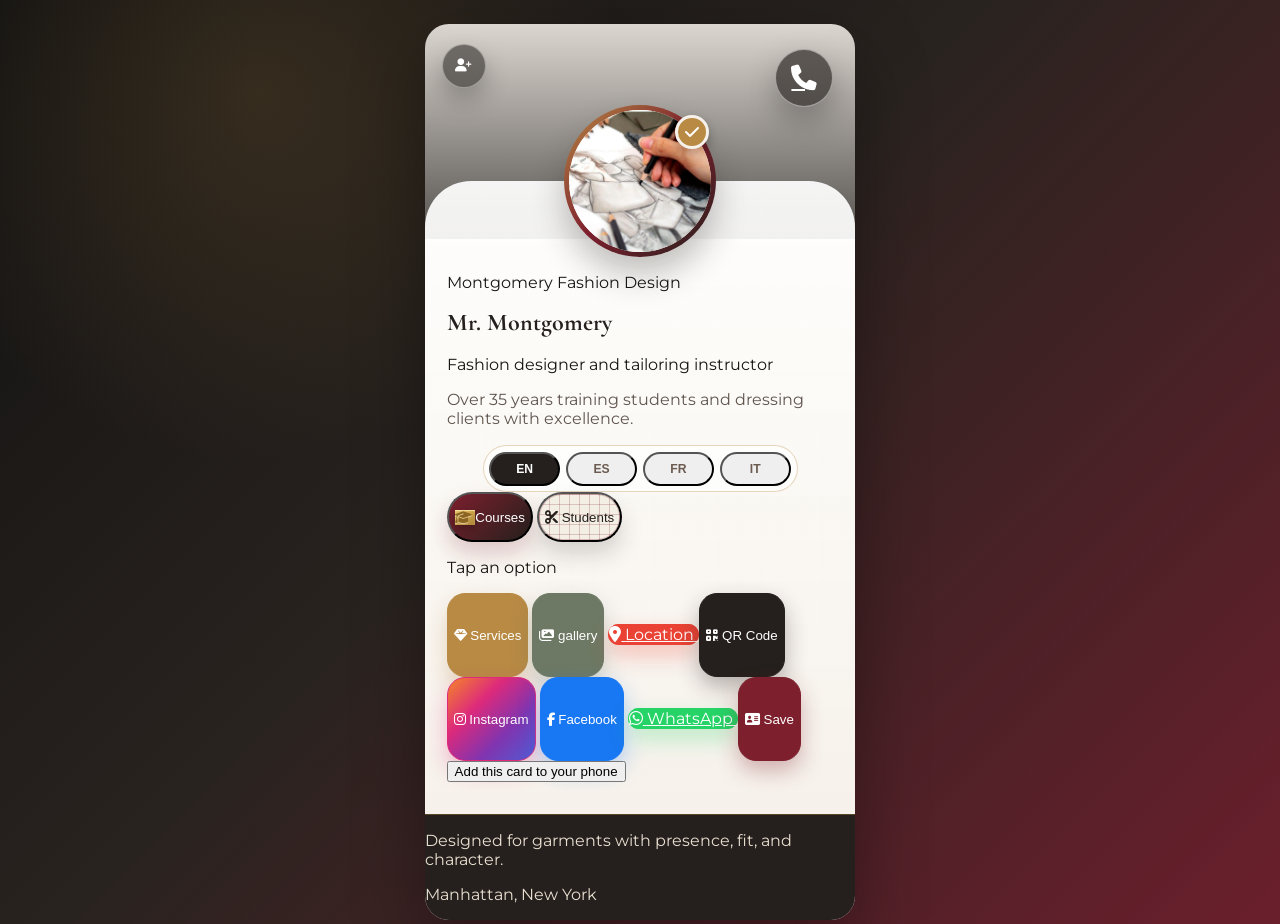
==== commit 0e4559f0: "Add files via upload" ====
--- a/index.html
+++ b/index.html
@@ -1,1506 +1,1836 @@
-<!DOCTYPE html>
-<html lang="en">
-<head>
-  <meta charset="UTF-8">
-  <meta name="viewport" content="width=device-width, initial-scale=1.0">
-  <title>Montgomery Fashion Design</title>
-  <script src="https://cdn.tailwindcss.com"></script>
-  <link rel="preconnect" href="https://fonts.googleapis.com">
-  <link rel="preconnect" href="https://fonts.gstatic.com" crossorigin>
-  <link href="https://fonts.googleapis.com/css2?family=Cormorant+Garamond:wght@600;700&family=Montserrat:wght@400;500;600;700&display=swap" rel="stylesheet">
-  <link rel="stylesheet" href="https://cdnjs.cloudflare.com/ajax/libs/font-awesome/6.5.2/css/all.min.css">
-  <style>
-    :root {
-      --ink: #171412;
-      --charcoal: #25201d;
-      --silk: #f6f1ea;
-      --linen: #e9dfd1;
-      --gold: #b88a44;
-      --wine: #7d1f2d;
-      --sage: #6d7964;
-    }
-
-    * {
-      box-sizing: border-box;
-    }
-
-    body {
-      margin: 0;
-      min-height: 100vh;
-      background:
-        radial-gradient(circle at 20% 10%, rgba(184, 138, 68, 0.18), transparent 28%),
-        linear-gradient(135deg, #111 0%, #29231f 45%, #6b1f2d 100%);
-      color: var(--ink);
-      font-family: "Montserrat", sans-serif;
-      -webkit-font-smoothing: antialiased;
-      -moz-osx-font-smoothing: grayscale;
-    }
-
-    .card-container {
-      width: 100%;
-      min-height: 100vh;
-      display: flex;
-      flex-direction: column;
-      background: var(--silk);
-      box-shadow: 0 28px 70px rgba(0, 0, 0, 0.35);
-    }
-
-    @media (min-width: 460px) {
-      .card-container {
-        max-width: 430px;
-        min-height: calc(100vh - 3rem);
-        margin: 1.5rem auto;
-        border-radius: 24px;
-        overflow: hidden;
-      }
-    }
-
-    .main-bg {
-      position: relative;
-      min-height: 215px;
-      background-image:
-        linear-gradient(180deg, rgba(23, 20, 18, 0.12), rgba(23, 20, 18, 0.72)),
-        url("https://images.unsplash.com/photo-1445205170230-053b83016050?auto=format&fit=crop&w=1200&q=85");
-      background-position: center;
-      background-size: cover;
-    }
-
-    .call-float {
-      position: absolute;
-      right: 1.35rem;
-      top: 1.55rem;
-      width: 58px;
-      height: 58px;
-      display: grid;
-      place-items: center;
-      border: 1px solid rgba(255, 255, 255, 0.45);
-      border-radius: 999px;
-      color: white;
-      background: rgba(37, 32, 29, 0.66);
-      box-shadow: 0 14px 32px rgba(0, 0, 0, 0.28);
-      backdrop-filter: blur(8px);
-      transition: background-color 0.22s ease, box-shadow 0.22s ease;
-    }
-
-    .call-float:hover,
-    .call-float:focus-visible {
-      background: #25d366;
-      box-shadow: 0 18px 36px rgba(37, 211, 102, 0.36);
-      animation: soft-bounce 0.55s ease;
-      outline: none;
-    }
-
-    .call-float i {
-      font-size: 1.6rem;
-    }
-
-    .settings-float {
-      position: absolute;
-      left: 1.05rem;
-      top: 1.25rem;
-      width: 44px;
-      height: 44px;
-      display: grid;
-      place-items: center;
-      border: 1px solid rgba(255, 255, 255, 0.36);
-      border-radius: 999px;
-      color: white;
-      background: rgba(37, 32, 29, 0.56);
-      box-shadow: 0 12px 24px rgba(0, 0, 0, 0.24);
-      backdrop-filter: blur(8px);
-      transition: transform 0.22s ease, background-color 0.22s ease;
-    }
-
-    .settings-float:hover,
-    .settings-float:focus-visible {
-      background: var(--gold);
-      transform: rotate(28deg) scale(1.08);
-      outline: none;
-    }
-
-    @keyframes soft-bounce {
-      0%, 100% {
-        transform: translateY(0) scale(1);
-      }
-      35% {
-        transform: translateY(-7px) scale(1.08);
-      }
-      65% {
-        transform: translateY(2px) scale(0.98);
-      }
-    }
-
-    .content-section {
-      position: relative;
-      flex: 1;
-      margin-top: -58px;
-      padding: 0 1.35rem 2rem;
-      border-top-left-radius: 46px;
-      border-top-right-radius: 46px;
-      background:
-        linear-gradient(180deg, rgba(255, 255, 255, 0.92), rgba(246, 241, 234, 0.98)),
-        repeating-linear-gradient(90deg, transparent 0 20px, rgba(184, 138, 68, 0.055) 20px 21px);
-    }
-
-    .profile-container {
-      width: 152px;
-      height: 152px;
-      margin: -76px auto 0;
-      position: relative;
-      border-radius: 999px;
-      padding: 5px;
-      background: linear-gradient(135deg, var(--gold), var(--wine), var(--charcoal));
-      box-shadow: 0 18px 32px rgba(37, 32, 29, 0.28);
-    }
-
-    .profile-art {
-      width: 100%;
-      height: 100%;
-      border-radius: inherit;
-      background: #f6f1ea;
-      background-position: center;
-      background-size: cover;
-      display: flex;
-      align-items: center;
-      justify-content: center;
-      color: white;
-      text-shadow: 0 2px 10px rgba(0, 0, 0, 0.5);
-    }
-
-    .profile-art i {
-      font-size: 3rem;
-    }
-
-    .profile-logo {
-      width: 100%;
-      height: 100%;
-      border-radius: inherit;
-      object-fit: cover;
-      display: block;
-    }
-
-    .verification-badge {
-      position: absolute;
-      right: 7px;
-      top: 10px;
-      width: 34px;
-      height: 34px;
-      border: 3px solid var(--silk);
-      border-radius: 999px;
-      background: var(--gold);
-      color: #fff;
-      display: grid;
-      place-items: center;
-      box-shadow: 0 5px 12px rgba(0, 0, 0, 0.25);
-    }
-
-    .brand-title {
-      font-family: "Cormorant Garamond", serif;
-      color: var(--charcoal);
-      letter-spacing: 0;
-      line-height: 0.95;
-    }
-
-    .tagline {
-      color: #5f554e;
-    }
-
-    .language-select {
-      width: 100%;
-      max-width: 315px;
-      margin: 1.1rem auto 0;
-      display: grid;
-      grid-template-columns: repeat(4, 1fr);
-      gap: 0.35rem;
-      padding: 0.35rem;
-      border: 1px solid rgba(184, 138, 68, 0.35);
-      border-radius: 999px;
-      background: rgba(255, 255, 255, 0.72);
-    }
-
-    .language-select button {
-      min-height: 34px;
-      border-radius: 999px;
-      color: #6b5b50;
-      font-size: 0.76rem;
-      font-weight: 700;
-      transition: 0.2s ease;
-    }
-
-    .language-select button.active {
-      background: var(--charcoal);
-      color: white;
-    }
-
-    .action-btn,
-    .social-btn {
-      cursor: pointer;
-      transition: transform 0.24s ease, box-shadow 0.24s ease, background-color 0.24s ease;
-    }
-
-    .action-btn {
-      min-height: 50px;
-      border-radius: 999px;
-      color: white;
-      background: linear-gradient(135deg, var(--wine), var(--charcoal));
-      box-shadow: 0 12px 22px rgba(125, 31, 45, 0.22);
-    }
-
-    .action-btn.secondary {
-      background: linear-gradient(135deg, var(--gold), #8c642d);
-      box-shadow: 0 12px 22px rgba(184, 138, 68, 0.25);
-    }
-
-    .action-btn:hover,
-    .social-btn:hover {
-      transform: translateY(-3px);
-    }
-
-    .social-btn {
-      height: 84px;
-      border: 1px solid rgba(184, 138, 68, 0.28);
-      border-radius: 18px;
-      color: var(--charcoal);
-      background: rgba(255, 255, 255, 0.64);
-      box-shadow: 0 7px 18px rgba(37, 32, 29, 0.08);
-    }
-
-    .social-btn i {
-      color: var(--wine);
-    }
-
-    .whatsapp-btn:hover,
-    .whatsapp-btn:focus-visible {
-      background: #25d366;
-      color: white;
-      border-color: #25d366;
-      box-shadow: 0 12px 26px rgba(37, 211, 102, 0.28);
-      animation: soft-bounce 0.55s ease;
-      outline: none;
-    }
-
-    .whatsapp-btn:hover i,
-    .whatsapp-btn:focus-visible i {
-      color: white;
-    }
-
-    .footer-banner {
-      background: var(--charcoal);
-      color: var(--linen);
-      border-top: 1px solid rgba(184, 138, 68, 0.35);
-    }
-
-    .modal-overlay {
-      position: fixed;
-      inset: 0;
-      z-index: 40;
-      display: none;
-      align-items: center;
-      justify-content: center;
-      padding: 1rem;
-      background: rgba(23, 20, 18, 0.68);
-      backdrop-filter: blur(7px);
-    }
-
-    .modal-overlay.active {
-      display: flex;
-    }
-
-    .modal-content {
-      width: min(94vw, 680px);
-      max-height: 88vh;
-      overflow: auto;
-      border-radius: 22px;
-      background: #fffaf2;
-      box-shadow: 0 24px 70px rgba(0, 0, 0, 0.36);
-    }
-
-    .modal-header {
-      position: sticky;
-      top: 0;
-      z-index: 1;
-      display: flex;
-      align-items: center;
-      justify-content: space-between;
-      gap: 1rem;
-      padding: 1.2rem 1.35rem;
-      background: var(--charcoal);
-      color: white;
-    }
-
-    .modal-header-title {
-      font-family: "Cormorant Garamond", serif;
-      font-size: 1.65rem;
-      font-weight: 700;
-      line-height: 1;
-    }
-
-    .modal-close-btn {
-      width: 38px;
-      height: 38px;
-      border-radius: 999px;
-      color: white;
-      background: rgba(255, 255, 255, 0.12);
-      font-size: 1.5rem;
-      line-height: 1;
-    }
-
-    .modal-body {
-      padding: 1.35rem;
-    }
-
-    .admin-grid {
-      display: grid;
-      grid-template-columns: repeat(2, minmax(0, 1fr));
-      gap: 0.8rem;
-    }
-
-    .admin-field {
-      display: flex;
-      flex-direction: column;
-      gap: 0.35rem;
-    }
-
-    .admin-field.full {
-      grid-column: 1 / -1;
-    }
-
-    .admin-field label {
-      color: #4d433c;
-      font-size: 0.76rem;
-      font-weight: 800;
-      text-transform: uppercase;
-      letter-spacing: 0.08em;
-    }
-
-    .admin-field input,
-    .admin-field textarea,
-    .admin-field select {
-      width: 100%;
-      border: 1px solid #decbb0;
-      border-radius: 12px;
-      background: white;
-      padding: 0.75rem 0.85rem;
-      color: var(--charcoal);
-      font-size: 0.92rem;
-      outline: none;
-    }
-
-    .admin-field textarea {
-      min-height: 76px;
-      resize: vertical;
-    }
-
-    .admin-actions {
-      display: grid;
-      grid-template-columns: repeat(3, minmax(0, 1fr));
-      gap: 0.65rem;
-      margin-top: 1rem;
-    }
-
-    .admin-actions button,
-    .admin-actions a,
-    .admin-login button {
-      min-height: 42px;
-      display: flex;
-      align-items: center;
-      justify-content: center;
-      border-radius: 999px;
-      color: white;
-      background: var(--charcoal);
-      font-weight: 800;
-      font-size: 0.82rem;
-    }
-
-    .admin-actions .save-admin {
-      background: var(--wine);
-    }
-
-    .admin-actions .reset-admin {
-      background: #806a55;
-    }
-
-    .admin-login {
-      max-width: 420px;
-      margin: 0 auto;
-      display: grid;
-      gap: 0.8rem;
-    }
-
-    .admin-error {
-      min-height: 1.2rem;
-      color: #b42318;
-      font-size: 0.85rem;
-      font-weight: 700;
-      text-align: center;
-    }
-
-    @media (max-width: 520px) {
-      .admin-grid,
-      .admin-actions {
-        grid-template-columns: 1fr;
-      }
-    }
-
-    .service-item {
-      display: flex;
-      gap: 0.95rem;
-      align-items: flex-start;
-      padding: 0.9rem;
-      border: 1px solid rgba(184, 138, 68, 0.22);
-      border-radius: 16px;
-      background: rgba(255, 255, 255, 0.72);
-    }
-
-    .service-icon {
-      flex: 0 0 46px;
-      width: 46px;
-      height: 46px;
-      display: grid;
-      place-items: center;
-      border-radius: 14px;
-      color: white;
-      background: linear-gradient(135deg, var(--wine), var(--gold));
-    }
-
-    .calendar-day.disabled {
-      color: #c6beb7;
-      cursor: not-allowed;
-      background: #f0ebe5;
-    }
-
-    .calendar-day.today {
-      border: 1px solid var(--gold);
-    }
-
-    .calendar-day.selected,
-    .time-slot.selected {
-      color: white;
-      background: var(--wine);
-    }
-
-    .calendar-day:not(.disabled):hover,
-    .time-slot:hover {
-      background: rgba(184, 138, 68, 0.18);
-    }
-  </style>
-</head>
-<body>
-  <main class="card-container">
-    <section class="main-bg" aria-label="Fashion atelier">
-      <button class="settings-float" id="settings-btn" type="button" aria-label="Settings">
-        <i class="fa-solid fa-gear"></i>
-      </button>
-      <a class="call-float" href="tel:+16318228581" aria-label="Call Sr. Montgomery">
-        <i class="fa-solid fa-phone"></i>
-      </a>
-    </section>
-
-    <section class="content-section">
-      <div class="text-center">
-        <div class="profile-container" aria-hidden="true">
-          <div class="profile-art">
-            <img class="profile-logo" src="assets/montgomery-fashion-logo.jpg" alt="">
-          </div>
-          <div class="verification-badge">
-            <i class="fas fa-check text-sm"></i>
-          </div>
-        </div>
-
-        <p id="brand-text" class="mt-5 text-xs font-bold uppercase tracking-[0.28em] text-[#7d1f2d]">Montgomery Fashion Design</p>
-        <h1 id="name-text" class="brand-title mt-1 text-[3.1rem] font-bold">Sr. Montgomery</h1>
-        <p class="mt-2 text-base font-semibold text-[#6d7964]" data-i18n="role">Fashion designer and tailoring instructor</p>
-        <p class="tagline mx-auto mt-4 max-w-[350px] text-sm leading-6" data-i18n="tagline">High-end custom garments, couture instruction, and refined alterations in Manhattan.</p>
-
-        <div class="language-select" aria-label="Language selector">
-          <button type="button" data-lang-btn="en">EN</button>
-          <button type="button" data-lang-btn="es">ES</button>
-          <button type="button" data-lang-btn="fr">FR</button>
-          <button type="button" data-lang-btn="it">IT</button>
-        </div>
-
-        <div class="mt-7 grid grid-cols-2 gap-3">
-          <button id="courses-btn" class="action-btn flex items-center justify-center gap-2 px-3 py-3 text-sm font-bold">
-            <i class="fa-solid fa-chalkboard-user"></i>
-            <span data-i18n="courses">Courses</span>
-          </button>
-          <button id="appointment-btn" class="action-btn secondary flex items-center justify-center gap-2 px-3 py-3 text-sm font-bold">
-            <i class="fa-solid fa-calendar-check"></i>
-            <span data-i18n="book">Book</span>
-          </button>
-        </div>
-
-        <p class="mt-7 text-xs font-semibold uppercase tracking-[0.18em] text-[#8c7c70]" data-i18n="tapHint">Tap an option</p>
-
-        <div class="mt-4 grid grid-cols-4 gap-3">
-          <button id="services-btn" class="social-btn flex flex-col items-center justify-center px-1">
-            <i class="fas fa-gem text-2xl"></i>
-            <span class="mt-2 text-[0.68rem] font-bold leading-tight" data-i18n="services">Services</span>
-          </button>
-          <button id="alterations-btn" class="social-btn flex flex-col items-center justify-center px-1">
-            <i class="fa-solid fa-scissors text-2xl"></i>
-            <span class="mt-2 text-[0.68rem] font-bold leading-tight" data-i18n="alterations">Alterations</span>
-          </button>
-          <a href="https://maps.google.com/?q=Manhattan%20New%20York" target="_blank" class="social-btn flex flex-col items-center justify-center px-1">
-            <i class="fas fa-map-marker-alt text-2xl"></i>
-            <span class="mt-2 text-[0.68rem] font-bold leading-tight" data-i18n="location">Location</span>
-          </a>
-          <button id="qr-code-btn" class="social-btn flex flex-col items-center justify-center px-1">
-            <i class="fas fa-qrcode text-2xl"></i>
-            <span class="mt-2 text-[0.68rem] font-bold leading-tight" data-i18n="qr">QR Code</span>
-          </button>
-          <button data-pending-link="Instagram" class="social-btn flex flex-col items-center justify-center px-1">
-            <i class="fab fa-instagram text-2xl"></i>
-            <span class="mt-2 text-[0.68rem] font-bold leading-tight">Instagram</span>
-          </button>
-          <button data-pending-link="Facebook" class="social-btn flex flex-col items-center justify-center px-1">
-            <i class="fab fa-facebook-f text-2xl"></i>
-            <span class="mt-2 text-[0.68rem] font-bold leading-tight">Facebook</span>
-          </button>
-          <a href="https://wa.me/16318228581" target="_blank" class="social-btn whatsapp-btn flex flex-col items-center justify-center px-1">
-            <i class="fab fa-whatsapp text-2xl"></i>
-            <span class="mt-2 text-[0.68rem] font-bold leading-tight">WhatsApp</span>
-          </a>
-          <button id="save-contact-btn" class="social-btn flex flex-col items-center justify-center px-1">
-            <i class="fas fa-address-card text-2xl"></i>
-            <span class="mt-2 text-[0.68rem] font-bold leading-tight" data-i18n="save">Save</span>
-          </button>
-        </div>
-
-        <button id="install-btn" class="mt-7 text-sm font-semibold text-[#7d1f2d] underline underline-offset-4" data-i18n="install">
-          Add this card to your phone
-        </button>
-      </div>
-    </section>
-
-    <footer class="footer-banner px-5 py-4 text-center">
-      <p class="text-sm font-semibold" data-i18n="footer">Designed for garments with presence, fit, and character.</p>
-      <p class="mt-1 text-xs opacity-75">Manhattan, New York</p>
-    </footer>
-  </main>
-
-  <div id="services-modal" class="modal-overlay">
-    <div class="modal-content">
-      <div class="modal-header">
-        <h2 class="modal-header-title" data-i18n="servicesTitle">Signature Services</h2>
-        <button class="modal-close-btn" type="button" aria-label="Close">&times;</button>
-      </div>
-      <div class="modal-body">
-        <div class="grid grid-cols-1 gap-3 sm:grid-cols-2">
-          <article class="service-item">
-            <span class="service-icon"><i class="fa-solid fa-ruler-combined"></i></span>
-            <div>
-              <h3 class="font-bold text-[#25201d]" data-i18n="svcCustomTitle">Custom design</h3>
-              <p class="mt-1 text-sm leading-5 text-[#6f6257]" data-i18n="svcCustomText">Garments created from the first idea to the final fitting.</p>
-            </div>
-          </article>
-          <article class="service-item">
-            <span class="service-icon"><i class="fa-solid fa-person-dress"></i></span>
-            <div>
-              <h3 class="font-bold text-[#25201d]" data-i18n="svcWomenTitle">Women couture</h3>
-              <p class="mt-1 text-sm leading-5 text-[#6f6257]" data-i18n="svcWomenText">Elegant pieces for events, evening wear, and refined personal style.</p>
-            </div>
-          </article>
-          <article class="service-item">
-            <span class="service-icon"><i class="fa-solid fa-user-tie"></i></span>
-            <div>
-              <h3 class="font-bold text-[#25201d]" data-i18n="svcMenTitle">Men couture</h3>
-              <p class="mt-1 text-sm leading-5 text-[#6f6257]" data-i18n="svcMenText">High-end garments with structure, proportion, and sharp finishing.</p>
-            </div>
-          </article>
-          <article class="service-item">
-            <span class="service-icon"><i class="fa-solid fa-lightbulb"></i></span>
-            <div>
-              <h3 class="font-bold text-[#25201d]" data-i18n="svcAdviceTitle">Design advice</h3>
-              <p class="mt-1 text-sm leading-5 text-[#6f6257]" data-i18n="svcAdviceText">Guidance on silhouette, fabric, details, and personal image.</p>
-            </div>
-          </article>
-        </div>
-      </div>
-    </div>
-  </div>
-
-  <div id="alterations-modal" class="modal-overlay">
-    <div class="modal-content">
-      <div class="modal-header">
-        <h2 class="modal-header-title" data-i18n="alterationsTitle">Alterations</h2>
-        <button class="modal-close-btn" type="button" aria-label="Close">&times;</button>
-      </div>
-      <div class="modal-body">
-        <div class="space-y-3 text-[#5f554e]">
-          <p class="leading-6" data-i18n="alterationsIntro">Refined alterations focused on fit, line, and elegance for garments that deserve careful work.</p>
-          <div class="rounded-2xl border border-[#e4d4bd] bg-white/70 p-4">
-            <p class="font-bold text-[#25201d]" data-i18n="availableAlterations">Available alterations</p>
-            <ul class="mt-3 space-y-2 text-sm">
-              <li><i class="fa-solid fa-check mr-2 text-[#b88a44]"></i><span data-i18n="altFit">Fit adjustments and garment refinement</span></li>
-              <li><i class="fa-solid fa-check mr-2 text-[#b88a44]"></i><span data-i18n="altHighEnd">High-end alterations for women and men</span></li>
-              <li><i class="fa-solid fa-check mr-2 text-[#b88a44]"></i><span data-i18n="altHome">At-home service by appointment</span></li>
-            </ul>
-          </div>
-          <div class="rounded-2xl border border-[#ead2d7] bg-[#fff5f6] p-4">
-            <p class="font-bold text-[#7d1f2d]" data-i18n="notOfferedTitle">Not offered</p>
-            <p class="mt-1 text-sm" data-i18n="notOfferedText">Zipper replacement and quick repair work are not part of this service.</p>
-          </div>
-        </div>
-      </div>
-    </div>
-  </div>
-
-  <div id="courses-modal" class="modal-overlay">
-    <div class="modal-content">
-      <div class="modal-header">
-        <h2 class="modal-header-title" data-i18n="coursesTitle">Fashion Courses</h2>
-        <button class="modal-close-btn" type="button" aria-label="Close">&times;</button>
-      </div>
-      <div class="modal-body">
-        <div class="grid grid-cols-1 gap-3">
-          <article class="service-item">
-            <span class="service-icon"><i class="fa-solid fa-seedling"></i></span>
-            <div>
-              <h3 class="font-bold text-[#25201d]" data-i18n="beginnerTitle">Beginner level</h3>
-              <p class="mt-1 text-sm leading-5 text-[#6f6257]" data-i18n="beginnerText">Foundations of sewing, garment construction, tools, measurements, and practice.</p>
-            </div>
-          </article>
-          <article class="service-item">
-            <span class="service-icon"><i class="fa-solid fa-chart-line"></i></span>
-            <div>
-              <h3 class="font-bold text-[#25201d]" data-i18n="advancedTitle">Advanced level</h3>
-              <p class="mt-1 text-sm leading-5 text-[#6f6257]" data-i18n="advancedText">Pattern development, refined finishes, couture techniques, and personal projects.</p>
-            </div>
-          </article>
-          <article class="service-item">
-            <span class="service-icon"><i class="fa-solid fa-house-user"></i></span>
-            <div>
-              <h3 class="font-bold text-[#25201d]" data-i18n="homeCourseTitle">At-home classes</h3>
-              <p class="mt-1 text-sm leading-5 text-[#6f6257]" data-i18n="homeCourseText">Private instruction at home, scheduled by availability in Manhattan and nearby areas.</p>
-            </div>
-          </article>
-        </div>
-      </div>
-    </div>
-  </div>
-
-  <div id="install-modal" class="modal-overlay">
-    <div class="modal-content">
-      <div class="modal-header">
-        <h2 class="modal-header-title" data-i18n="installTitle">Keep This Card</h2>
-        <button class="modal-close-btn" type="button" aria-label="Close">&times;</button>
-      </div>
-      <div class="modal-body">
-        <div class="grid grid-cols-1 gap-4 sm:grid-cols-2">
-          <div class="rounded-2xl border border-[#e4d4bd] bg-white/70 p-4">
-            <h3 class="font-bold text-[#25201d]"><i class="fab fa-apple mr-2"></i>iPhone</h3>
-            <ol class="mt-3 list-inside list-decimal space-y-2 text-sm text-[#6f6257]">
-              <li data-i18n="ios1">Open it in Safari.</li>
-              <li data-i18n="ios2">Tap Share.</li>
-              <li data-i18n="ios3">Choose Add to Home Screen.</li>
-            </ol>
-          </div>
-          <div class="rounded-2xl border border-[#e4d4bd] bg-white/70 p-4">
-            <h3 class="font-bold text-[#25201d]"><i class="fab fa-android mr-2"></i>Android</h3>
-            <ol class="mt-3 list-inside list-decimal space-y-2 text-sm text-[#6f6257]">
-              <li data-i18n="android1">Open it in Chrome.</li>
-              <li data-i18n="android2">Tap the three-dot menu.</li>
-              <li data-i18n="android3">Choose Add to Home Screen.</li>
-            </ol>
-          </div>
-        </div>
-      </div>
-    </div>
-  </div>
-
-  <div id="qr-code-modal" class="modal-overlay">
-    <div class="modal-content">
-      <div class="modal-header">
-        <h2 class="modal-header-title" data-i18n="qrTitle">Scan to Save</h2>
-        <button class="modal-close-btn" type="button" aria-label="Close">&times;</button>
-      </div>
-      <div class="modal-body text-center">
-        <p class="mb-4 text-sm leading-6 text-[#6f6257]" data-i18n="qrText">This QR code saves the contact information for Sr. Montgomery.</p>
-        <div class="mx-auto flex w-fit justify-center rounded-2xl border border-[#e4d4bd] bg-white p-3">
-          <img id="qr-image" src="" alt="Montgomery Fashion Design QR code" class="h-[210px] w-[210px] rounded-xl">
-        </div>
-      </div>
-    </div>
-  </div>
-
-  <div id="appointment-modal" class="modal-overlay">
-    <div class="modal-content"></div>
-  </div>
-
-  <div id="pending-modal" class="modal-overlay">
-    <div class="modal-content">
-      <div class="modal-header">
-        <h2 class="modal-header-title" data-i18n="pendingTitle">Link Pending</h2>
-        <button class="modal-close-btn" type="button" aria-label="Close">&times;</button>
-      </div>
-      <div class="modal-body">
-        <p class="text-[#5f554e]" data-i18n="pendingText">This link is ready to be connected when you provide the final contact information.</p>
-      </div>
-    </div>
-  </div>
-
-  <div id="admin-modal" class="modal-overlay">
-    <div class="modal-content">
-      <div class="modal-header">
-        <h2 class="modal-header-title">Administrador</h2>
-        <button class="modal-close-btn" type="button" aria-label="Close">&times;</button>
-      </div>
-      <div class="modal-body">
-        <div id="admin-login" class="admin-login">
-          <p class="text-center text-sm leading-6 text-[#6f6257]">Ingresa la clave para modificar la tarjeta.</p>
-          <input id="admin-password" type="password" placeholder="Clave de administrador" autocomplete="current-password">
-          <button id="admin-unlock-btn" type="button">Entrar</button>
-          <p id="admin-error" class="admin-error"></p>
-        </div>
-
-        <form id="admin-panel" class="hidden">
-          <div class="admin-grid">
-            <div class="admin-field">
-              <label for="admin-name">Nombre</label>
-              <input id="admin-name" name="name" type="text">
-            </div>
-            <div class="admin-field">
-              <label for="admin-brand">Marca</label>
-              <input id="admin-brand" name="brand" type="text">
-            </div>
-            <div class="admin-field">
-              <label for="admin-phone">Telefono visible</label>
-              <input id="admin-phone" name="phone" type="text">
-            </div>
-            <div class="admin-field">
-              <label for="admin-whatsapp">WhatsApp internacional</label>
-              <input id="admin-whatsapp" name="whatsapp" type="text">
-            </div>
-            <div class="admin-field full">
-              <label for="admin-location">Ubicacion</label>
-              <input id="admin-location" name="location" type="text">
-            </div>
-            <div class="admin-field full">
-              <label for="admin-profile">Imagen de perfil JPG/PNG</label>
-              <input id="admin-profile" name="profileImage" type="url">
-            </div>
-            <div class="admin-field full">
-              <label for="admin-image-page">Enlace para modificar imagen</label>
-              <input id="admin-image-page" name="imageEditPage" type="url">
-            </div>
-            <div class="admin-field full">
-              <label for="admin-hero">Imagen superior</label>
-              <input id="admin-hero" name="heroImage" type="url">
-            </div>
-            <div class="admin-field">
-              <label for="admin-instagram">Instagram</label>
-              <input id="admin-instagram" name="instagram" type="url">
-            </div>
-            <div class="admin-field">
-              <label for="admin-facebook">Facebook</label>
-              <input id="admin-facebook" name="facebook" type="url">
-            </div>
-            <div class="admin-field">
-              <label for="admin-lang-edit">Idioma a editar</label>
-              <select id="admin-lang-edit">
-                <option value="en">English</option>
-                <option value="es">Espanol</option>
-                <option value="fr">Francais</option>
-                <option value="it">Italiano</option>
-              </select>
-            </div>
-            <div class="admin-field">
-              <label for="admin-role">Profesion</label>
-              <input id="admin-role" type="text">
-            </div>
-            <div class="admin-field full">
-              <label for="admin-tagline">Frase principal</label>
-              <textarea id="admin-tagline"></textarea>
-            </div>
-            <div class="admin-field full">
-              <label for="admin-footer">Frase inferior</label>
-              <textarea id="admin-footer"></textarea>
-            </div>
-            <div class="admin-field full">
-              <label for="admin-custom-css">CSS personalizado avanzado</label>
-              <textarea id="admin-custom-css" name="customCss" placeholder=".brand-title { color: #000; }"></textarea>
-            </div>
-          </div>
-
-          <div class="admin-actions">
-            <button class="save-admin" id="admin-save-btn" type="submit">Guardar</button>
-            <button class="reset-admin" id="admin-reset-btn" type="button">Restaurar</button>
-            <a id="admin-image-link" href="https://ibb.co/C3nRYx9Z" target="_blank">Abrir imagen</a>
-          </div>
-          <p id="admin-status" class="mt-3 text-center text-sm font-bold text-[#6d7964]"></p>
-        </form>
-      </div>
-    </div>
-  </div>
-
-  <script>
-    const ADMIN_PASSWORD = "Kilo9coco";
-    const STORAGE_KEY = "montgomeryFashionDesignConfig";
-    const defaultConfig = {
-      name: "Sr. Montgomery",
-      brand: "Montgomery Fashion Design",
-      phone: "+1 (631) 822-8581",
-      whatsapp: "+16318228581",
-      email: "",
-      location: "Manhattan, New York",
-      profileImage: "assets/montgomery-fashion-logo.jpg",
-      imageEditPage: "https://ibb.co/C3nRYx9Z",
-      heroImage: "https://images.unsplash.com/photo-1445205170230-053b83016050?auto=format&fit=crop&w=1200&q=85",
-      instagram: "",
-      facebook: "",
-      customCss: "",
-      textOverrides: {
-        en: {},
-        es: {},
-        fr: {},
-        it: {}
-      }
-    };
-    let business = loadConfig();
-
-    const translations = {
-      en: {
-        role: "Fashion designer and tailoring instructor",
-        tagline: "High-end custom garments, couture instruction, and refined alterations in Manhattan.",
-        courses: "Courses",
-        book: "Book",
-        tapHint: "Tap an option",
-        services: "Services",
-        alterations: "Alterations",
-        location: "Location",
-        qr: "QR Code",
-        save: "Save",
-        install: "Add this card to your phone",
-        footer: "Designed for garments with presence, fit, and character.",
-        servicesTitle: "Signature Services",
-        svcCustomTitle: "Custom design",
-        svcCustomText: "Garments created from the first idea to the final fitting.",
-        svcWomenTitle: "Women couture",
-        svcWomenText: "Elegant pieces for events, evening wear, and refined personal style.",
-        svcMenTitle: "Men couture",
-        svcMenText: "High-end garments with structure, proportion, and sharp finishing.",
-        svcAdviceTitle: "Design advice",
-        svcAdviceText: "Guidance on silhouette, fabric, details, and personal image.",
-        alterationsTitle: "Alterations",
-        alterationsIntro: "Refined alterations focused on fit, line, and elegance for garments that deserve careful work.",
-        availableAlterations: "Available alterations",
-        altFit: "Fit adjustments and garment refinement",
-        altHighEnd: "High-end alterations for women and men",
-        altHome: "At-home service by appointment",
-        notOfferedTitle: "Not offered",
-        notOfferedText: "Zipper replacement and quick repair work are not part of this service.",
-        coursesTitle: "Fashion Courses",
-        beginnerTitle: "Beginner level",
-        beginnerText: "Foundations of sewing, garment construction, tools, measurements, and practice.",
-        advancedTitle: "Advanced level",
-        advancedText: "Pattern development, refined finishes, couture techniques, and personal projects.",
-        homeCourseTitle: "At-home classes",
-        homeCourseText: "Private instruction at home, scheduled by availability in Manhattan and nearby areas.",
-        installTitle: "Keep This Card",
-        ios1: "Open it in Safari.",
-        ios2: "Tap Share.",
-        ios3: "Choose Add to Home Screen.",
-        android1: "Open it in Chrome.",
-        android2: "Tap the three-dot menu.",
-        android3: "Choose Add to Home Screen.",
-        qrTitle: "Scan to Save",
-        qrText: "This QR code saves the contact information for Sr. Montgomery.",
-        pendingTitle: "Link Pending",
-        pendingText: "This link is ready to be connected when you provide the final contact information.",
-        appointmentTitle: "Select a Date",
-        appointmentTimeTitle: "Select a Time",
-        backCalendar: "Back to calendar",
-        confirm: "Confirm Request",
-        confirmed: "Request Prepared",
-        confirmedText: "Your preferred appointment time is",
-        pendingContact: "Phone or WhatsApp will be connected when the final number is added.",
-        noTimes: "No times available.",
-        days: ["Sun", "Mon", "Tue", "Wed", "Thu", "Fri", "Sat"]
-      },
-      es: {
-        role: "Diseñador de moda y profesor de costura",
-        tagline: "Prendas a medida de alta gama, enseñanza de alta costura y alteraciones finas en Manhattan.",
-        courses: "Cursos",
-        book: "Agendar",
-        tapHint: "Toca una opción",
-        services: "Servicios",
-        alterations: "Alteraciones",
-        location: "Ubicación",
-        qr: "Código QR",
-        save: "Guardar",
-        install: "Agregar esta tarjeta al celular",
-        footer: "Diseñado para prendas con presencia, ajuste y carácter.",
-        servicesTitle: "Servicios principales",
-        svcCustomTitle: "Diseño a medida",
-        svcCustomText: "Prendas creadas desde la primera idea hasta la prueba final.",
-        svcWomenTitle: "Alta costura femenina",
-        svcWomenText: "Piezas elegantes para eventos, noche y estilo personal refinado.",
-        svcMenTitle: "Alta costura masculina",
-        svcMenText: "Prendas de alta gama con estructura, proporción y acabados finos.",
-        svcAdviceTitle: "Asesoría de diseño",
-        svcAdviceText: "Orientación en silueta, telas, detalles e imagen personal.",
-        alterationsTitle: "Alteraciones",
-        alterationsIntro: "Alteraciones finas enfocadas en ajuste, línea y elegancia para prendas que merecen trabajo cuidadoso.",
-        availableAlterations: "Alteraciones disponibles",
-        altFit: "Ajustes de entalle y refinamiento de prendas",
-        altHighEnd: "Alteraciones de alta gama para mujeres y hombres",
-        altHome: "Servicio a domicilio con cita previa",
-        notOfferedTitle: "No se ofrece",
-        notOfferedText: "El cambio de cremalleras y reparaciones rápidas no forman parte de este servicio.",
-        coursesTitle: "Cursos de costura y moda",
-        beginnerTitle: "Nivel principiante",
-        beginnerText: "Bases de costura, construcción de prendas, herramientas, medidas y práctica.",
-        advancedTitle: "Nivel avanzado",
-        advancedText: "Desarrollo de patrones, acabados finos, técnicas de alta costura y proyectos personales.",
-        homeCourseTitle: "Cursos a domicilio",
-        homeCourseText: "Clases privadas a domicilio, según disponibilidad en Manhattan y zonas cercanas.",
-        installTitle: "Lleva esta tarjeta contigo",
-        ios1: "Ábrela en Safari.",
-        ios2: "Toca Compartir.",
-        ios3: "Elige Agregar a pantalla de inicio.",
-        android1: "Ábrela en Chrome.",
-        android2: "Toca el menú de tres puntos.",
-        android3: "Elige Agregar a pantalla principal.",
-        qrTitle: "Escanea para guardar",
-        qrText: "Este código QR guarda la información de contacto del Sr. Montgomery.",
-        pendingTitle: "Enlace pendiente",
-        pendingText: "Este enlace queda listo para conectarlo cuando me pases la información final de contacto.",
-        appointmentTitle: "Selecciona una fecha",
-        appointmentTimeTitle: "Selecciona una hora",
-        backCalendar: "Volver al calendario",
-        confirm: "Confirmar solicitud",
-        confirmed: "Solicitud preparada",
-        confirmedText: "Tu horario preferido es",
-        pendingContact: "El teléfono o WhatsApp se conectará cuando agreguemos el número final.",
-        noTimes: "No hay horarios disponibles.",
-        days: ["Do", "Lu", "Ma", "Mi", "Ju", "Vi", "Sá"]
-      },
-      fr: {
-        role: "Créateur de mode et professeur de couture",
-        tagline: "Vêtements haut de gamme sur mesure, cours de couture et retouches raffinées à Manhattan.",
-        courses: "Cours",
-        book: "Réserver",
-        tapHint: "Touchez une option",
-        services: "Services",
-        alterations: "Retouches",
-        location: "Adresse",
-        qr: "QR Code",
-        save: "Sauver",
-        install: "Ajouter cette carte au téléphone",
-        footer: "Conçu pour des vêtements avec présence, coupe et caractère.",
-        servicesTitle: "Services signature",
-        svcCustomTitle: "Création sur mesure",
-        svcCustomText: "Vêtements créés de la première idée au dernier essayage.",
-        svcWomenTitle: "Couture femme",
-        svcWomenText: "Pièces élégantes pour événements, soirées et style personnel raffiné.",
-        svcMenTitle: "Couture homme",
-        svcMenText: "Vêtements haut de gamme avec structure, proportion et finitions nettes.",
-        svcAdviceTitle: "Conseil en design",
-        svcAdviceText: "Conseils sur silhouette, tissu, détails et image personnelle.",
-        alterationsTitle: "Retouches",
-        alterationsIntro: "Retouches raffinées axées sur la coupe, la ligne et l'élégance.",
-        availableAlterations: "Retouches disponibles",
-        altFit: "Ajustements de coupe et raffinement du vêtement",
-        altHighEnd: "Retouches haut de gamme pour femmes et hommes",
-        altHome: "Service à domicile sur rendez-vous",
-        notOfferedTitle: "Non proposé",
-        notOfferedText: "Le remplacement de fermetures éclair et les réparations rapides ne font pas partie de ce service.",
-        coursesTitle: "Cours de mode",
-        beginnerTitle: "Niveau débutant",
-        beginnerText: "Bases de couture, construction du vêtement, outils, mesures et pratique.",
-        advancedTitle: "Niveau avancé",
-        advancedText: "Développement de patrons, finitions raffinées, techniques couture et projets personnels.",
-        homeCourseTitle: "Cours à domicile",
-        homeCourseText: "Cours privés à domicile, selon disponibilité à Manhattan et environs.",
-        installTitle: "Gardez cette carte",
-        ios1: "Ouvrez-la dans Safari.",
-        ios2: "Touchez Partager.",
-        ios3: "Choisissez Ajouter à l'écran d'accueil.",
-        android1: "Ouvrez-la dans Chrome.",
-        android2: "Touchez le menu à trois points.",
-        android3: "Choisissez Ajouter à l'écran d'accueil.",
-        qrTitle: "Scanner pour sauvegarder",
-        qrText: "Ce QR code enregistre les coordonnées de Sr. Montgomery.",
-        pendingTitle: "Lien en attente",
-        pendingText: "Ce lien sera connecté lorsque les informations finales seront disponibles.",
-        appointmentTitle: "Choisir une date",
-        appointmentTimeTitle: "Choisir une heure",
-        backCalendar: "Retour au calendrier",
-        confirm: "Confirmer la demande",
-        confirmed: "Demande préparée",
-        confirmedText: "Votre horaire préféré est",
-        pendingContact: "Le téléphone ou WhatsApp sera connecté lorsque le numéro final sera ajouté.",
-        noTimes: "Aucun horaire disponible.",
-        days: ["Dim", "Lun", "Mar", "Mer", "Jeu", "Ven", "Sam"]
-      },
-      it: {
-        role: "Designer di moda e insegnante di sartoria",
-        tagline: "Abiti su misura di alta gamma, corsi di sartoria e modifiche raffinate a Manhattan.",
-        courses: "Corsi",
-        book: "Prenota",
-        tapHint: "Tocca un'opzione",
-        services: "Servizi",
-        alterations: "Modifiche",
-        location: "Posizione",
-        qr: "Codice QR",
-        save: "Salva",
-        install: "Aggiungi questa scheda al telefono",
-        footer: "Disegnato per capi con presenza, vestibilità e carattere.",
-        servicesTitle: "Servizi principali",
-        svcCustomTitle: "Design su misura",
-        svcCustomText: "Capi creati dalla prima idea alla prova finale.",
-        svcWomenTitle: "Alta moda donna",
-        svcWomenText: "Capi eleganti per eventi, sera e stile personale raffinato.",
-        svcMenTitle: "Alta moda uomo",
-        svcMenText: "Capi di alta gamma con struttura, proporzione e finiture precise.",
-        svcAdviceTitle: "Consulenza di design",
-        svcAdviceText: "Guida su silhouette, tessuti, dettagli e immagine personale.",
-        alterationsTitle: "Modifiche",
-        alterationsIntro: "Modifiche raffinate focalizzate su vestibilità, linea ed eleganza.",
-        availableAlterations: "Modifiche disponibili",
-        altFit: "Regolazioni di vestibilità e rifinitura del capo",
-        altHighEnd: "Modifiche di alta gamma per donna e uomo",
-        altHome: "Servizio a domicilio su appuntamento",
-        notOfferedTitle: "Non offerto",
-        notOfferedText: "Sostituzione di cerniere e riparazioni rapide non fanno parte del servizio.",
-        coursesTitle: "Corsi di moda",
-        beginnerTitle: "Livello principiante",
-        beginnerText: "Basi di cucito, costruzione del capo, strumenti, misure e pratica.",
-        advancedTitle: "Livello avanzato",
-        advancedText: "Sviluppo cartamodelli, finiture raffinate, tecniche couture e progetti personali.",
-        homeCourseTitle: "Lezioni a domicilio",
-        homeCourseText: "Lezioni private a domicilio, secondo disponibilità a Manhattan e zone vicine.",
-        installTitle: "Conserva questa scheda",
-        ios1: "Aprila in Safari.",
-        ios2: "Tocca Condividi.",
-        ios3: "Scegli Aggiungi alla schermata Home.",
-        android1: "Aprila in Chrome.",
-        android2: "Tocca il menu con tre punti.",
-        android3: "Scegli Aggiungi alla schermata Home.",
-        qrTitle: "Scansiona per salvare",
-        qrText: "Questo codice QR salva le informazioni di contatto di Sr. Montgomery.",
-        pendingTitle: "Link in sospeso",
-        pendingText: "Questo link sarà collegato quando saranno disponibili le informazioni finali.",
-        appointmentTitle: "Seleziona una data",
-        appointmentTimeTitle: "Seleziona un'ora",
-        backCalendar: "Torna al calendario",
-        confirm: "Conferma richiesta",
-        confirmed: "Richiesta preparata",
-        confirmedText: "L'orario preferito è",
-        pendingContact: "Telefono o WhatsApp saranno collegati quando verrà aggiunto il numero finale.",
-        noTimes: "Nessun orario disponibile.",
-        days: ["Dom", "Lun", "Mar", "Mer", "Gio", "Ven", "Sab"]
-      }
-    };
-
-    let lang = detectLanguage();
-    let currentDate = new Date();
-    let selectedDate = null;
-    let selectedTime = null;
-
-    const $ = (selector) => document.querySelector(selector);
-    const $$ = (selector) => document.querySelectorAll(selector);
-    const t = (key) => {
-      const overrides = business.textOverrides && business.textOverrides[lang] ? business.textOverrides[lang] : {};
-      return overrides[key] || translations[lang][key] || translations.en[key] || key;
-    };
-
-    function loadConfig() {
-      try {
-        const stored = JSON.parse(localStorage.getItem(STORAGE_KEY) || "null");
-        if (!stored) return structuredClone(defaultConfig);
-        return {
-          ...structuredClone(defaultConfig),
-          ...stored,
-          textOverrides: {
-            en: {},
-            es: {},
-            fr: {},
-            it: {},
-            ...(stored.textOverrides || {})
-          }
-        };
-      } catch (error) {
-        return structuredClone(defaultConfig);
-      }
-    }
-
-    function saveConfig() {
-      localStorage.setItem(STORAGE_KEY, JSON.stringify(business));
-    }
-
-    function phoneDigits(value) {
-      return String(value || "").replace(/[^\d]/g, "");
-    }
-
-    function setLinkOrPending(selector, url, pendingName) {
-      const current = document.querySelector(selector);
-      if (!current) return;
-      const nextTag = url ? "a" : "button";
-      const next = document.createElement(nextTag);
-      next.className = current.className;
-      next.innerHTML = current.innerHTML;
-      if (url) {
-        next.href = url;
-        next.target = "_blank";
-        next.removeAttribute("data-pending-link");
-      } else {
-        next.type = "button";
-        next.dataset.pendingLink = pendingName;
-        next.addEventListener("click", () => openModal("pending-modal"));
-      }
-      current.replaceWith(next);
-    }
-
-    function applyBusinessConfig() {
-      document.title = business.brand || "Montgomery Fashion Design";
-      $("#brand-text").textContent = business.brand || "";
-      $("#name-text").textContent = business.name || "";
-      $(".profile-logo").src = business.profileImage || defaultConfig.profileImage;
-      $(".main-bg").style.backgroundImage = `linear-gradient(180deg, rgba(23, 20, 18, 0.12), rgba(23, 20, 18, 0.72)), url("${business.heroImage || defaultConfig.heroImage}")`;
-
-      const digits = phoneDigits(business.whatsapp || business.phone);
-      const call = $(".call-float");
-      if (call) call.href = digits ? `tel:+${digits}` : "#";
-      setLinkOrPending(".whatsapp-btn, [data-pending-link='WhatsApp']", digits ? `https://wa.me/${digits}` : "", "WhatsApp");
-      setLinkOrPending("[data-pending-link='Instagram'], a[href*='instagram.com']", business.instagram || "", "Instagram");
-      setLinkOrPending("[data-pending-link='Facebook'], a[href*='facebook.com']", business.facebook || "", "Facebook");
-
-      const mapLink = document.querySelector("a[href*='maps.google.com']");
-      if (mapLink) mapLink.href = `https://maps.google.com/?q=${encodeURIComponent(business.location || "")}`;
-      $("#admin-image-link").href = business.imageEditPage || defaultConfig.imageEditPage;
-
-      let customStyle = $("#custom-admin-css");
-      if (!customStyle) {
-        customStyle = document.createElement("style");
-        customStyle.id = "custom-admin-css";
-        document.head.appendChild(customStyle);
-      }
-      customStyle.textContent = business.customCss || "";
-      buildQrCode();
-    }
-
-    function detectLanguage() {
-      const detected = (navigator.languages && navigator.languages[0] ? navigator.languages[0] : navigator.language || "en").toLowerCase();
-      if (detected.startsWith("es")) return "es";
-      if (detected.startsWith("fr")) return "fr";
-      if (detected.startsWith("it")) return "it";
-      return "en";
-    }
-
-    function applyLanguage(nextLang) {
-      lang = nextLang;
-      document.documentElement.lang = lang;
-      $$("[data-i18n]").forEach((el) => {
-        el.textContent = t(el.dataset.i18n);
-      });
-      $$("[data-lang-btn]").forEach((button) => {
-        button.classList.toggle("active", button.dataset.langBtn === lang);
-      });
-      fillAdminLanguageFields();
-      buildQrCode();
-    }
-
-    function openModal(id) {
-      const modal = document.getElementById(id);
-      if (modal) modal.classList.add("active");
-    }
-
-    function closeModal(modal) {
-      modal.classList.remove("active");
-    }
-
-    function buildVCard() {
-      const lines = [
-        "BEGIN:VCARD",
-        "VERSION:3.0",
-        `FN:${business.name}`,
-        `ORG:${business.brand}`,
-        `TITLE:${t("role")}`,
-        `ADR;TYPE=WORK:;;${business.location};;;;`,
-        "END:VCARD"
-      ];
-      if (business.phone) lines.splice(4, 0, `TEL;TYPE=WORK,VOICE:${business.phone}`);
-      if (business.email) lines.splice(5, 0, `EMAIL:${business.email}`);
-      return lines.join("\n");
-    }
-
-    function buildQrCode() {
-      const qr = document.getElementById("qr-image");
-      if (!qr) return;
-      qr.src = "https://api.qrserver.com/v1/create-qr-code/?size=220x220&data=" + encodeURIComponent(buildVCard());
-    }
-
-    function saveContact() {
-      const blob = new Blob([buildVCard()], { type: "text/vcard;charset=utf-8" });
-      const url = URL.createObjectURL(blob);
-      const link = document.createElement("a");
-      link.href = url;
-      link.download = "Montgomery-Fashion-Design.vcf";
-      document.body.appendChild(link);
-      link.click();
-      link.remove();
-      URL.revokeObjectURL(url);
-    }
-
-    function openAppointmentModal() {
-      const content = $("#appointment-modal .modal-content");
-      content.innerHTML = `
-        <div class="modal-header">
-          <h2 id="appointment-title" class="modal-header-title">${t("appointmentTitle")}</h2>
-          <button class="modal-close-btn" type="button" aria-label="Close">&times;</button>
-        </div>
-        <div class="modal-body">
-          <div id="calendar-view">
-            <div class="mb-4 flex items-center justify-between">
-              <button id="prev-month-btn" class="h-10 w-10 rounded-full text-2xl text-[#5f554e] hover:bg-[#f0e4d4]" type="button">&larr;</button>
-              <h3 id="month-year" class="text-center text-lg font-bold text-[#25201d]"></h3>
-              <button id="next-month-btn" class="h-10 w-10 rounded-full text-2xl text-[#5f554e] hover:bg-[#f0e4d4]" type="button">&rarr;</button>
-            </div>
-            <div id="calendar-weekdays" class="mb-2 grid grid-cols-7 gap-2 text-center text-xs font-bold text-[#8c7c70]"></div>
-            <div id="calendar-days" class="grid grid-cols-7 gap-2 text-center"></div>
-          </div>
-          <div id="time-view" class="hidden">
-            <button id="back-to-calendar-btn" class="mb-4 text-sm font-bold text-[#7d1f2d] underline" type="button">${t("backCalendar")}</button>
-            <p id="selected-date-text" class="mb-4 text-center font-bold text-[#5f554e]"></p>
-            <div id="time-slots" class="grid grid-cols-3 gap-3 sm:grid-cols-4"></div>
-            <button id="confirm-appointment-btn" class="mt-6 w-full rounded-full bg-[#7d1f2d] py-3 font-bold text-white disabled:bg-[#c9c0b8]" disabled type="button">${t("confirm")}</button>
-          </div>
-        </div>
-      `;
-      content.querySelector(".modal-close-btn").addEventListener("click", () => closeModal($("#appointment-modal")));
-      $("#prev-month-btn").addEventListener("click", () => { currentDate.setMonth(currentDate.getMonth() - 1); renderCalendar(); });
-      $("#next-month-btn").addEventListener("click", () => { currentDate.setMonth(currentDate.getMonth() + 1); renderCalendar(); });
-      $("#back-to-calendar-btn").addEventListener("click", resetAppointmentView);
-      $("#confirm-appointment-btn").addEventListener("click", confirmAppointment);
-      openModal("appointment-modal");
-      resetAppointmentView();
-      renderCalendar();
-    }
-
-    function renderCalendar() {
-      currentDate.setDate(1);
-      const month = currentDate.getMonth();
-      const year = currentDate.getFullYear();
-      $("#month-year").textContent = new Date(year, month).toLocaleString(lang, { month: "long", year: "numeric" });
-      $("#calendar-weekdays").innerHTML = t("days").map((day) => `<div>${day}</div>`).join("");
-
-      const calendarDays = $("#calendar-days");
-      calendarDays.innerHTML = "";
-      const firstDay = currentDate.getDay();
-      const daysInMonth = new Date(year, month + 1, 0).getDate();
-      const today = new Date();
-      const todayTimestamp = new Date(today.getFullYear(), today.getMonth(), today.getDate()).getTime();
-
-      for (let i = 0; i < firstDay; i++) {
-        calendarDays.insertAdjacentHTML("beforeend", "<div></div>");
-      }
-
-      for (let day = 1; day <= daysInMonth; day++) {
-        const dayEl = document.createElement("button");
-        const dayDate = new Date(year, month, day);
-        const dayOfWeek = dayDate.getDay();
-        dayEl.type = "button";
-        dayEl.textContent = day;
-        dayEl.className = "calendar-day mx-auto flex h-10 w-10 items-center justify-center rounded-full text-sm font-bold";
-
-        if (dayDate.getTime() < todayTimestamp || dayOfWeek === 0) {
-          dayEl.classList.add("disabled");
-          dayEl.disabled = true;
-        } else {
-          dayEl.addEventListener("click", () => selectDate(dayDate));
-        }
-
-        if (dayDate.toDateString() === today.toDateString()) dayEl.classList.add("today");
-        if (selectedDate && dayDate.toDateString() === selectedDate.toDateString()) dayEl.classList.add("selected");
-        calendarDays.appendChild(dayEl);
-      }
-    }
-
-    function selectDate(date) {
-      selectedDate = date;
-      $("#calendar-view").classList.add("hidden");
-      $("#time-view").classList.remove("hidden");
-      $("#appointment-title").textContent = t("appointmentTimeTitle");
-      $("#selected-date-text").textContent = selectedDate.toLocaleDateString(lang, { weekday: "long", year: "numeric", month: "long", day: "numeric" });
-      renderTimeSlots();
-    }
-
-    function renderTimeSlots() {
-      const container = $("#time-slots");
-      container.innerHTML = "";
-      selectedTime = null;
-      $("#confirm-appointment-btn").disabled = true;
-
-      const day = selectedDate.getDay();
-      const times = day >= 1 && day <= 5
-        ? ["10:00", "11:00", "12:00", "14:00", "15:00", "16:00", "17:00"]
-        : day === 6
-          ? ["11:00", "12:00", "13:00", "14:00"]
-          : [];
-
-      if (!times.length) {
-        container.innerHTML = `<p class="col-span-full text-center text-sm text-[#6f6257]">${t("noTimes")}</p>`;
-        return;
-      }
-
-      times.forEach((time) => {
-        const button = document.createElement("button");
-        button.type = "button";
-        button.textContent = time;
-        button.className = "time-slot rounded-xl border border-[#e4d4bd] bg-white/70 p-2 text-center font-mono text-sm";
-        button.addEventListener("click", () => {
-          $$(".time-slot").forEach((slot) => slot.classList.remove("selected"));
-          button.classList.add("selected");
-          selectedTime = time;
-          $("#confirm-appointment-btn").disabled = false;
-        });
-        container.appendChild(button);
-      });
-    }
-
-    function resetAppointmentView() {
-      selectedDate = null;
-      selectedTime = null;
-      $("#time-view").classList.add("hidden");
-      $("#calendar-view").classList.remove("hidden");
-      $("#appointment-title").textContent = t("appointmentTitle");
-    }
-
-    function confirmAppointment() {
-      const content = $("#appointment-modal .modal-content");
-      const dateText = selectedDate.toLocaleDateString(lang, { weekday: "long", day: "numeric", month: "long" });
-      content.innerHTML = `
-        <div class="modal-body p-8 text-center">
-          <div class="mb-4 text-6xl text-[#b88a44]"><i class="fas fa-check-circle"></i></div>
-          <h2 class="font-['Cormorant_Garamond'] text-3xl font-bold text-[#25201d]">${t("confirmed")}</h2>
-          <p class="mt-3 text-[#6f6257]">${t("confirmedText")}</p>
-          <p class="my-3 rounded-2xl bg-[#f0e4d4] p-3 font-bold text-[#25201d]">${dateText} - ${selectedTime}</p>
-          <p class="text-sm text-[#7d1f2d]">${t("pendingContact")}</p>
-          <button id="final-close-btn" class="mt-6 w-full rounded-full bg-[#25201d] py-3 font-bold text-white" type="button">OK</button>
-        </div>
-      `;
-      $("#final-close-btn").addEventListener("click", () => closeModal($("#appointment-modal")));
-    }
-
-    function openAdminModal() {
-      $("#admin-password").value = "";
-      $("#admin-error").textContent = "";
-      $("#admin-status").textContent = "";
-      $("#admin-login").classList.remove("hidden");
-      $("#admin-panel").classList.add("hidden");
-      openModal("admin-modal");
-      setTimeout(() => $("#admin-password").focus(), 50);
-    }
-
-    function unlockAdmin() {
-      if ($("#admin-password").value !== ADMIN_PASSWORD) {
-        $("#admin-error").textContent = "Clave incorrecta.";
-        return;
-      }
-      $("#admin-login").classList.add("hidden");
-      $("#admin-panel").classList.remove("hidden");
-      fillAdminForm();
-    }
-
-    function fillAdminForm() {
-      $("#admin-name").value = business.name || "";
-      $("#admin-brand").value = business.brand || "";
-      $("#admin-phone").value = business.phone || "";
-      $("#admin-whatsapp").value = business.whatsapp || "";
-      $("#admin-location").value = business.location || "";
-      $("#admin-profile").value = business.profileImage || "";
-      $("#admin-image-page").value = business.imageEditPage || "";
-      $("#admin-hero").value = business.heroImage || "";
-      $("#admin-instagram").value = business.instagram || "";
-      $("#admin-facebook").value = business.facebook || "";
-      $("#admin-custom-css").value = business.customCss || "";
-      $("#admin-lang-edit").value = lang;
-      fillAdminLanguageFields();
-      $("#admin-image-link").href = business.imageEditPage || defaultConfig.imageEditPage;
-    }
-
-    function fillAdminLanguageFields() {
-      if (!$("#admin-role")) return;
-      const editLang = $("#admin-lang-edit").value || lang;
-      const overrides = business.textOverrides && business.textOverrides[editLang] ? business.textOverrides[editLang] : {};
-      $("#admin-role").value = overrides.role || translations[editLang].role || "";
-      $("#admin-tagline").value = overrides.tagline || translations[editLang].tagline || "";
-      $("#admin-footer").value = overrides.footer || translations[editLang].footer || "";
-    }
-
-    function collectAdminLanguageFields() {
-      const editLang = $("#admin-lang-edit").value || lang;
-      business.textOverrides = business.textOverrides || { en: {}, es: {}, fr: {}, it: {} };
-      business.textOverrides[editLang] = {
-        ...(business.textOverrides[editLang] || {}),
-        role: $("#admin-role").value.trim(),
-        tagline: $("#admin-tagline").value.trim(),
-        footer: $("#admin-footer").value.trim()
-      };
-    }
-
-    function saveAdminForm(event) {
-      event.preventDefault();
-      collectAdminLanguageFields();
-      business = {
-        ...business,
-        name: $("#admin-name").value.trim(),
-        brand: $("#admin-brand").value.trim(),
-        phone: $("#admin-phone").value.trim(),
-        whatsapp: $("#admin-whatsapp").value.trim(),
-        location: $("#admin-location").value.trim(),
-        profileImage: $("#admin-profile").value.trim() || defaultConfig.profileImage,
-        imageEditPage: $("#admin-image-page").value.trim() || defaultConfig.imageEditPage,
-        heroImage: $("#admin-hero").value.trim() || defaultConfig.heroImage,
-        instagram: $("#admin-instagram").value.trim(),
-        facebook: $("#admin-facebook").value.trim(),
-        customCss: $("#admin-custom-css").value
-      };
-      saveConfig();
-      applyBusinessConfig();
-      applyLanguage(lang);
-      $("#admin-status").textContent = "Cambios guardados en este navegador.";
-    }
-
-    function resetAdminConfig() {
-      if (!confirm("Quieres restaurar la tarjeta a la version original?")) return;
-      business = structuredClone(defaultConfig);
-      localStorage.removeItem(STORAGE_KEY);
-      applyBusinessConfig();
-      applyLanguage(lang);
-      fillAdminForm();
-      $("#admin-status").textContent = "Configuracion restaurada.";
-    }
-
-    $$("[data-lang-btn]").forEach((button) => button.addEventListener("click", () => applyLanguage(button.dataset.langBtn)));
-    $("#settings-btn").addEventListener("click", openAdminModal);
-    $("#admin-unlock-btn").addEventListener("click", unlockAdmin);
-    $("#admin-password").addEventListener("keydown", (event) => {
-      if (event.key === "Enter") unlockAdmin();
-    });
-    $("#admin-panel").addEventListener("submit", saveAdminForm);
-    $("#admin-reset-btn").addEventListener("click", resetAdminConfig);
-    $("#admin-lang-edit").addEventListener("change", fillAdminLanguageFields);
-    $("#services-btn").addEventListener("click", () => openModal("services-modal"));
-    $("#alterations-btn").addEventListener("click", () => openModal("alterations-modal"));
-    $("#courses-btn").addEventListener("click", () => openModal("courses-modal"));
-    $("#install-btn").addEventListener("click", () => openModal("install-modal"));
-    $("#qr-code-btn").addEventListener("click", () => openModal("qr-code-modal"));
-    $("#appointment-btn").addEventListener("click", openAppointmentModal);
-    $("#save-contact-btn").addEventListener("click", saveContact);
-    $$("[data-pending-link]").forEach((button) => button.addEventListener("click", () => openModal("pending-modal")));
-    $$(".modal-overlay").forEach((modal) => {
-      modal.addEventListener("click", (event) => {
-        if (event.target === modal) closeModal(modal);
-      });
-      const closeButton = modal.querySelector(".modal-close-btn");
-      if (closeButton) closeButton.addEventListener("click", () => closeModal(modal));
-    });
-
-    applyBusinessConfig();
-    applyLanguage(lang);
-  </script>
-</body>
-</html>
+<!DOCTYPE html>
+<html lang="en">
+<head>
+  <meta charset="UTF-8">
+  <meta name="viewport" content="width=device-width, initial-scale=1.0">
+  <title>Montgomery Fashion Design</title>
+  <script src="https://cdn.tailwindcss.com"></script>
+  <link rel="preconnect" href="https://fonts.googleapis.com">
+  <link rel="preconnect" href="https://fonts.gstatic.com" crossorigin>
+  <link href="https://fonts.googleapis.com/css2?family=Cormorant+Garamond:wght@600;700&family=Montserrat:wght@400;500;600;700&display=swap" rel="stylesheet">
+  <link rel="stylesheet" href="https://cdnjs.cloudflare.com/ajax/libs/font-awesome/6.5.2/css/all.min.css">
+  <style>
+    :root {
+      --ink: #171412;
+      --charcoal: #25201d;
+      --silk: #f6f1ea;
+      --linen: #e9dfd1;
+      --gold: #b88a44;
+      --wine: #7d1f2d;
+      --sage: #6d7964;
+    }
+
+    * {
+      box-sizing: border-box;
+    }
+
+    body {
+      margin: 0;
+      min-height: 100vh;
+      background:
+        radial-gradient(circle at 20% 10%, rgba(184, 138, 68, 0.18), transparent 28%),
+        linear-gradient(135deg, #111 0%, #29231f 45%, #6b1f2d 100%);
+      color: var(--ink);
+      font-family: "Montserrat", sans-serif;
+      -webkit-font-smoothing: antialiased;
+      -moz-osx-font-smoothing: grayscale;
+    }
+
+    .card-container {
+      width: 100%;
+      min-height: 100vh;
+      display: flex;
+      flex-direction: column;
+      background: var(--silk);
+      box-shadow: 0 28px 70px rgba(0, 0, 0, 0.35);
+    }
+
+    @media (min-width: 460px) {
+      .card-container {
+        max-width: 430px;
+        min-height: calc(100vh - 3rem);
+        margin: 1.5rem auto;
+        border-radius: 24px;
+        overflow: hidden;
+      }
+    }
+
+    .main-bg {
+      position: relative;
+      min-height: 215px;
+      background-image:
+        linear-gradient(180deg, rgba(23, 20, 18, 0.12), rgba(23, 20, 18, 0.72)),
+        url("https://images.unsplash.com/photo-1445205170230-053b83016050?auto=format&fit=crop&w=1200&q=85");
+      background-position: center;
+      background-size: cover;
+    }
+
+    .call-float {
+      position: absolute;
+      right: 1.35rem;
+      top: 1.55rem;
+      width: 58px;
+      height: 58px;
+      display: grid;
+      place-items: center;
+      border: 1px solid rgba(255, 255, 255, 0.45);
+      border-radius: 999px;
+      color: white;
+      background: rgba(37, 32, 29, 0.66);
+      box-shadow: 0 14px 32px rgba(0, 0, 0, 0.28);
+      backdrop-filter: blur(8px);
+      transition: background-color 0.22s ease, box-shadow 0.22s ease;
+    }
+
+    .call-float:hover,
+    .call-float:focus-visible {
+      background: #25d366;
+      box-shadow: 0 18px 36px rgba(37, 211, 102, 0.36);
+      animation: soft-bounce 0.55s ease;
+      outline: none;
+    }
+
+    .call-float i {
+      font-size: 1.6rem;
+    }
+
+    .settings-float {
+      position: absolute;
+      left: 1.05rem;
+      top: 1.25rem;
+      width: 44px;
+      height: 44px;
+      display: grid;
+      place-items: center;
+      border: 1px solid rgba(255, 255, 255, 0.36);
+      border-radius: 999px;
+      color: white;
+      background: rgba(37, 32, 29, 0.56);
+      box-shadow: 0 12px 24px rgba(0, 0, 0, 0.24);
+      backdrop-filter: blur(8px);
+      transition: transform 0.22s ease, background-color 0.22s ease;
+    }
+
+    .settings-float:hover,
+    .settings-float:focus-visible {
+      background: var(--gold);
+      transform: rotate(28deg) scale(1.08);
+      outline: none;
+    }
+
+    @keyframes soft-bounce {
+      0%, 100% {
+        transform: translateY(0) scale(1);
+      }
+      35% {
+        transform: translateY(-7px) scale(1.08);
+      }
+      65% {
+        transform: translateY(2px) scale(0.98);
+      }
+    }
+
+    .content-section {
+      position: relative;
+      flex: 1;
+      margin-top: -58px;
+      padding: 0 1.35rem 2rem;
+      border-top-left-radius: 46px;
+      border-top-right-radius: 46px;
+      background:
+        linear-gradient(180deg, rgba(255, 255, 255, 0.92), rgba(246, 241, 234, 0.98)),
+        repeating-linear-gradient(90deg, transparent 0 20px, rgba(184, 138, 68, 0.055) 20px 21px);
+    }
+
+    .profile-container {
+      width: 152px;
+      height: 152px;
+      margin: -76px auto 0;
+      position: relative;
+      border-radius: 999px;
+      padding: 5px;
+      background: linear-gradient(135deg, var(--gold), var(--wine), var(--charcoal));
+      box-shadow: 0 18px 32px rgba(37, 32, 29, 0.28);
+    }
+
+    .profile-art {
+      width: 100%;
+      height: 100%;
+      border-radius: inherit;
+      background: #f6f1ea;
+      background-position: center;
+      background-size: cover;
+      display: flex;
+      align-items: center;
+      justify-content: center;
+      color: white;
+      text-shadow: 0 2px 10px rgba(0, 0, 0, 0.5);
+    }
+
+    .profile-art i {
+      font-size: 3rem;
+    }
+
+    .profile-logo {
+      width: 100%;
+      height: 100%;
+      border-radius: inherit;
+      object-fit: cover;
+      display: block;
+    }
+
+    .verification-badge {
+      position: absolute;
+      right: 7px;
+      top: 10px;
+      width: 34px;
+      height: 34px;
+      border: 3px solid var(--silk);
+      border-radius: 999px;
+      background: var(--gold);
+      color: #fff;
+      display: grid;
+      place-items: center;
+      box-shadow: 0 5px 12px rgba(0, 0, 0, 0.25);
+    }
+
+    .brand-title {
+      font-family: "Cormorant Garamond", serif;
+      color: var(--charcoal);
+      letter-spacing: 0;
+      line-height: 0.95;
+    }
+
+    .tagline {
+      color: #5f554e;
+    }
+
+    .language-select {
+      width: 100%;
+      max-width: 315px;
+      margin: 1.1rem auto 0;
+      display: grid;
+      grid-template-columns: repeat(4, 1fr);
+      gap: 0.35rem;
+      padding: 0.35rem;
+      border: 1px solid rgba(184, 138, 68, 0.35);
+      border-radius: 999px;
+      background: rgba(255, 255, 255, 0.72);
+    }
+
+    .language-select button {
+      min-height: 34px;
+      border-radius: 999px;
+      color: #6b5b50;
+      font-size: 0.76rem;
+      font-weight: 700;
+      transition: 0.2s ease;
+    }
+
+    .language-select button.active {
+      background: var(--charcoal);
+      color: white;
+    }
+
+    .action-btn,
+    .social-btn {
+      cursor: pointer;
+      transition: transform 0.24s ease, box-shadow 0.24s ease, background-color 0.24s ease;
+    }
+
+    .action-btn {
+      min-height: 50px;
+      border-radius: 999px;
+      color: white;
+      background: linear-gradient(135deg, var(--wine), var(--charcoal));
+      box-shadow: 0 12px 22px rgba(125, 31, 45, 0.22);
+    }
+
+    .action-btn.secondary {
+      background: linear-gradient(135deg, var(--gold), #8c642d);
+      box-shadow: 0 12px 22px rgba(184, 138, 68, 0.25);
+    }
+
+    .action-btn:hover,
+    .social-btn:hover {
+      transform: translateY(-3px);
+    }
+
+    .social-btn {
+      height: 84px;
+      border: 1px solid rgba(184, 138, 68, 0.28);
+      border-radius: 18px;
+      color: var(--charcoal);
+      background: rgba(255, 255, 255, 0.64);
+      box-shadow: 0 7px 18px rgba(37, 32, 29, 0.08);
+    }
+
+    .social-btn i {
+      color: var(--wine);
+    }
+
+    .whatsapp-btn {
+      background: #25d366;
+      color: white;
+      border-color: #25d366;
+      box-shadow: 0 10px 22px rgba(37, 211, 102, 0.3);
+    }
+
+    .whatsapp-btn i {
+      color: white;
+    }
+
+    .whatsapp-btn:hover,
+    .whatsapp-btn:focus-visible,
+    .whatsapp-btn:active {
+      background: #1cab52;
+      border-color: #1cab52;
+      box-shadow: 0 12px 26px rgba(37, 211, 102, 0.42);
+      animation: soft-bounce 0.55s ease;
+      outline: none;
+    }
+
+    .instagram-btn {
+      background: linear-gradient(135deg, #f58529, #dd2a7b, #8134af, #515bd4);
+      color: white;
+      border-color: #dd2a7b;
+      box-shadow: 0 10px 22px rgba(221, 42, 123, 0.32);
+    }
+
+    .instagram-btn i {
+      color: white;
+    }
+
+    .instagram-btn:hover,
+    .instagram-btn:focus-visible,
+    .instagram-btn:active {
+      background: linear-gradient(135deg, #d96f1f, #b8205f, #672a8c, #3d44ab);
+      border-color: #b8205f;
+      box-shadow: 0 12px 26px rgba(221, 42, 123, 0.46);
+      animation: soft-bounce 0.55s ease;
+      outline: none;
+    }
+
+    .facebook-btn {
+      background: #1877f2;
+      color: white;
+      border-color: #1877f2;
+      box-shadow: 0 10px 22px rgba(24, 119, 242, 0.32);
+    }
+
+    .facebook-btn i {
+      color: white;
+    }
+
+    .facebook-btn:hover,
+    .facebook-btn:focus-visible,
+    .facebook-btn:active {
+      background: #0f5cc4;
+      border-color: #0f5cc4;
+      box-shadow: 0 12px 26px rgba(24, 119, 242, 0.46);
+      animation: soft-bounce 0.55s ease;
+      outline: none;
+    }
+
+    .services-btn {
+      background: var(--gold);
+      color: white;
+      border-color: var(--gold);
+      box-shadow: 0 10px 22px rgba(184, 138, 68, 0.32);
+    }
+
+    .services-btn i {
+      color: white;
+    }
+
+    .services-btn:hover,
+    .services-btn:focus-visible,
+    .services-btn:active {
+      background: #8c642d;
+      border-color: #8c642d;
+      box-shadow: 0 12px 26px rgba(184, 138, 68, 0.46);
+      animation: soft-bounce 0.55s ease;
+      outline: none;
+    }
+
+    .gallery-btn {
+      background: var(--sage);
+      color: white;
+      border-color: var(--sage);
+      box-shadow: 0 10px 22px rgba(109, 121, 100, 0.32);
+    }
+
+    .gallery-btn i {
+      color: white;
+    }
+
+    .gallery-btn:hover,
+    .gallery-btn:focus-visible,
+    .gallery-btn:active {
+      background: #4d5644;
+      border-color: #4d5644;
+      box-shadow: 0 12px 26px rgba(109, 121, 100, 0.46);
+      animation: soft-bounce 0.55s ease;
+      outline: none;
+    }
+
+    .location-btn {
+      background: #ea4335;
+      color: white;
+      border-color: #ea4335;
+      box-shadow: 0 10px 22px rgba(234, 67, 53, 0.32);
+    }
+
+    .location-btn i {
+      color: white;
+    }
+
+    .location-btn:hover,
+    .location-btn:focus-visible,
+    .location-btn:active {
+      background: #b8392c;
+      border-color: #b8392c;
+      box-shadow: 0 12px 26px rgba(234, 67, 53, 0.46);
+      animation: soft-bounce 0.55s ease;
+      outline: none;
+    }
+
+    .qr-btn {
+      background: var(--charcoal);
+      color: white;
+      border-color: var(--charcoal);
+      box-shadow: 0 10px 22px rgba(37, 32, 29, 0.32);
+    }
+
+    .qr-btn i {
+      color: white;
+    }
+
+    .qr-btn:hover,
+    .qr-btn:focus-visible,
+    .qr-btn:active {
+      background: #110f0d;
+      border-color: #110f0d;
+      box-shadow: 0 12px 26px rgba(37, 32, 29, 0.5);
+      animation: soft-bounce 0.55s ease;
+      outline: none;
+    }
+
+    .save-contact-btn {
+      background: var(--wine);
+      color: white;
+      border-color: var(--wine);
+      box-shadow: 0 10px 22px rgba(125, 31, 45, 0.32);
+    }
+
+    .save-contact-btn i {
+      color: white;
+    }
+
+    .save-contact-btn:hover,
+    .save-contact-btn:focus-visible,
+    .save-contact-btn:active {
+      background: #5c1622;
+      border-color: #5c1622;
+      box-shadow: 0 12px 26px rgba(125, 31, 45, 0.46);
+      animation: soft-bounce 0.55s ease;
+      outline: none;
+    }
+
+
+    #courses-btn:hover,
+    #courses-btn:focus-visible {
+      background: linear-gradient(135deg, var(--gold), #8c642d);
+      box-shadow: 0 14px 30px rgba(184, 138, 68, 0.4);
+      animation: soft-bounce 0.55s ease;
+      outline: none;
+    }
+
+    #appointment-btn {
+      background-color: #f4efe4;
+      background-image:
+        linear-gradient(rgba(125, 31, 45, 0.22) 1px, transparent 1px),
+        linear-gradient(90deg, rgba(125, 31, 45, 0.22) 1px, transparent 1px);
+      background-size: 10px 10px;
+      color: var(--charcoal);
+      box-shadow: 0 12px 22px rgba(37, 32, 29, 0.18), inset 0 0 0 1px rgba(125, 31, 45, 0.25);
+    }
+
+    #appointment-btn i,
+    #appointment-btn span {
+      color: var(--charcoal);
+    }
+
+    #appointment-btn:hover,
+    #appointment-btn:focus-visible {
+      background-color: #efe7d6;
+      box-shadow: 0 14px 26px rgba(37, 32, 29, 0.26), inset 0 0 0 1px rgba(125, 31, 45, 0.35);
+      outline: none;
+    }
+
+    .footer-banner {
+      background: var(--charcoal);
+      color: var(--linen);
+      border-top: 1px solid rgba(184, 138, 68, 0.35);
+    }
+
+    .modal-overlay {
+      position: fixed;
+      inset: 0;
+      z-index: 40;
+      display: none;
+      align-items: center;
+      justify-content: center;
+      padding: 1rem;
+      background: rgba(23, 20, 18, 0.68);
+      backdrop-filter: blur(7px);
+    }
+
+    .modal-overlay.active {
+      display: flex;
+    }
+
+    .modal-content {
+      width: min(94vw, 680px);
+      max-height: 88vh;
+      overflow: auto;
+      border-radius: 22px;
+      background: #fffaf2;
+      box-shadow: 0 24px 70px rgba(0, 0, 0, 0.36);
+    }
+
+    .modal-header {
+      position: sticky;
+      top: 0;
+      z-index: 1;
+      display: flex;
+      align-items: center;
+      justify-content: space-between;
+      gap: 1rem;
+      padding: 1.2rem 1.35rem;
+      background: var(--charcoal);
+      color: white;
+    }
+
+    .modal-header-title {
+      font-family: "Cormorant Garamond", serif;
+      font-size: 1.65rem;
+      font-weight: 700;
+      line-height: 1;
+    }
+
+    .modal-close-btn {
+      width: 38px;
+      height: 38px;
+      border-radius: 999px;
+      color: white;
+      background: rgba(255, 255, 255, 0.12);
+      font-size: 1.5rem;
+      line-height: 1;
+    }
+
+    .modal-body {
+      padding: 1.35rem;
+    }
+
+    .admin-grid {
+      display: grid;
+      grid-template-columns: repeat(2, minmax(0, 1fr));
+      gap: 0.8rem;
+    }
+
+    .admin-field {
+      display: flex;
+      flex-direction: column;
+      gap: 0.35rem;
+    }
+
+    .admin-field.full {
+      grid-column: 1 / -1;
+    }
+
+    .admin-field label {
+      color: #4d433c;
+      font-size: 0.76rem;
+      font-weight: 800;
+      text-transform: uppercase;
+      letter-spacing: 0.08em;
+    }
+
+    .admin-field input,
+    .admin-field textarea,
+    .admin-field select {
+      width: 100%;
+      border: 1px solid #decbb0;
+      border-radius: 12px;
+      background: white;
+      padding: 0.75rem 0.85rem;
+      color: var(--charcoal);
+      font-size: 0.92rem;
+      outline: none;
+    }
+
+    .admin-field textarea {
+      min-height: 76px;
+      resize: vertical;
+    }
+
+    .admin-actions {
+      display: grid;
+      grid-template-columns: repeat(3, minmax(0, 1fr));
+      gap: 0.65rem;
+      margin-top: 1rem;
+    }
+
+    .admin-actions button,
+    .admin-actions a,
+    .admin-login button {
+      min-height: 42px;
+      display: flex;
+      align-items: center;
+      justify-content: center;
+      border-radius: 999px;
+      color: white;
+      background: var(--charcoal);
+      font-weight: 800;
+      font-size: 0.82rem;
+    }
+
+    .admin-actions .save-admin {
+      background: var(--wine);
+    }
+
+    .admin-actions .reset-admin {
+      background: #806a55;
+    }
+
+    .admin-login {
+      max-width: 420px;
+      margin: 0 auto;
+      display: grid;
+      gap: 0.8rem;
+    }
+
+    .admin-error {
+      min-height: 1.2rem;
+      color: #b42318;
+      font-size: 0.85rem;
+      font-weight: 700;
+      text-align: center;
+    }
+
+    @media (max-width: 520px) {
+      .admin-grid,
+      .admin-actions {
+        grid-template-columns: 1fr;
+      }
+    }
+
+    .service-item {
+      display: flex;
+      gap: 0.95rem;
+      align-items: flex-start;
+      padding: 0.9rem;
+      border: 1px solid rgba(184, 138, 68, 0.22);
+      border-radius: 16px;
+      background: rgba(255, 255, 255, 0.72);
+    }
+
+    .service-icon {
+      flex: 0 0 46px;
+      width: 46px;
+      height: 46px;
+      display: grid;
+      place-items: center;
+      border-radius: 14px;
+      color: white;
+      background: linear-gradient(135deg, var(--wine), var(--gold));
+    }
+
+    .calendar-day.disabled {
+      color: #c6beb7;
+      cursor: not-allowed;
+      background: #f0ebe5;
+    }
+
+    .calendar-day.today {
+      border: 1px solid var(--gold);
+    }
+
+    .calendar-day.selected,
+    .time-slot.selected {
+      color: white;
+      background: var(--wine);
+    }    .calendar-day:not(.disabled):hover,
+    .time-slot:hover {
+      background: rgba(184, 138, 68, 0.18);
+    }
+
+    .gallery-grid {
+      display: grid;
+      grid-template-columns: repeat(auto-fit, minmax(140px, 1fr));
+      gap: 0.85rem;
+    }
+
+    .gallery-item {
+      aspect-ratio: 4 / 5;
+      overflow: hidden;
+      border: 1px solid rgba(184, 138, 68, 0.22);
+      border-radius: 16px;
+      background: #f0e4d4;
+      box-shadow: 0 8px 18px rgba(37, 32, 29, 0.08);
+    }
+
+    .gallery-item img {
+      width: 100%;
+      height: 100%;
+      object-fit: cover;
+      display: block;
+    }
+  </style>
+</head>
+<body>
+  <main class="card-container">
+    <section class="main-bg" aria-label="Fashion atelier">
+      <button class="settings-float" id="settings-btn" type="button" aria-label="Guardar contacto" onclick="saveContact()">
+        <i class="fa-solid fa-user-plus"></i>
+      </button>
+      <a class="call-float" href="tel:+16318228581" aria-label="Call Sr. Montgomery">
+        <i class="fa-solid fa-phone"></i>
+      </a>
+    </section>
+
+    <section class="content-section">
+      <div class="text-center">
+        <div class="profile-container" aria-hidden="true">
+          <div class="profile-art">
+            <img class="profile-logo" src="assets/montgomery-fashion-logo.jpg" alt="">
+          </div>
+          <div class="verification-badge">
+            <i class="fas fa-check text-sm"></i>
+          </div>
+        </div>
+
+        <p id="brand-text" class="mt-5 text-xs font-bold uppercase tracking-[0.28em] text-[#7d1f2d]">Montgomery Fashion Design</p>
+        <h1 id="name-text" class="brand-title mt-1 text-[3.1rem] font-bold cursor-default select-none" data-i18n="name">Sr. Montgomery</h1>
+        <p class="mt-2 text-base font-semibold text-[#6d7964]" data-i18n="role">Fashion designer and tailoring instructor</p>
+        <p class="tagline mx-auto mt-4 max-w-[350px] text-sm leading-6" data-i18n="tagline">Over 35 years training students and dressing clients with excellence.</p>
+
+        <div class="language-select" aria-label="Language selector">
+          <button type="button" data-lang-btn="en">EN</button>
+          <button type="button" data-lang-btn="es">ES</button>
+          <button type="button" data-lang-btn="fr">FR</button>
+          <button type="button" data-lang-btn="it">IT</button>
+        </div>
+
+        <div class="mt-7 grid grid-cols-2 gap-3">
+          <button id="courses-btn" class="action-btn relative flex items-center px-3 py-3 text-sm font-bold overflow-visible">
+            <span class="absolute left-0 top-1/2 -translate-y-1/2 w-14 h-14 rounded-full flex items-center justify-center flex-shrink-0" style="background: linear-gradient(145deg, #e7c66c, #c9a043, #ad853d); box-shadow: 0 4px 6px rgba(0,0,0,0.2), inset 0 1px 1px rgba(255,235,179,0.8);">
+              <i class="fa-solid fa-graduation-cap text-2xl" style="color: #8c6422; text-shadow: 0 1px 1px rgba(255,255,255,0.5);"></i>
+            </span>
+            <span class="w-full text-center" data-i18n="courses">Courses</span>
+          </button>
+          <button id="appointment-btn" class="action-btn secondary flex items-center justify-center gap-2 px-3 py-3 text-sm font-bold">
+            <i class="fa-solid fa-scissors"></i>
+            <span data-i18n="book">Estudiantes</span>
+          </button>
+        </div>
+
+        <p class="mt-7 text-xs font-semibold uppercase tracking-[0.18em] text-[#8c7c70]" data-i18n="tapHint">Tap an option</p>
+
+        <div class="mt-4 grid grid-cols-4 gap-3">
+          <button id="services-btn" class="social-btn services-btn flex flex-col items-center justify-center px-1">
+            <i class="fas fa-gem text-2xl"></i>
+            <span class="mt-2 text-[0.68rem] font-bold leading-tight" data-i18n="services">Services</span>
+          </button>
+          <button id="gallery-btn" class="social-btn gallery-btn flex flex-col items-center justify-center px-1">
+            <i class="fas fa-images text-2xl"></i>
+            <span class="mt-2 text-[0.68rem] font-bold leading-tight" data-i18n="gallery">Gallery</span>
+          </button>
+          <a href="https://maps.google.com/?q=Manhattan%20New%20York" target="_blank" rel="noopener noreferrer" class="social-btn location-btn flex flex-col items-center justify-center px-1">
+            <i class="fas fa-map-marker-alt text-2xl"></i>
+            <span class="mt-2 text-[0.68rem] font-bold leading-tight" data-i18n="location">Location</span>
+          </a>
+          <button id="qr-code-btn" class="social-btn qr-btn flex flex-col items-center justify-center px-1">
+            <i class="fas fa-qrcode text-2xl"></i>
+            <span class="mt-2 text-[0.68rem] font-bold leading-tight" data-i18n="qr">QR Code</span>
+          </button>
+          <button data-pending-link="Instagram" class="social-btn instagram-btn flex flex-col items-center justify-center px-1">
+            <i class="fab fa-instagram text-2xl"></i>
+            <span class="mt-2 text-[0.68rem] font-bold leading-tight">Instagram</span>
+          </button>
+          <button data-pending-link="Facebook" class="social-btn facebook-btn flex flex-col items-center justify-center px-1">
+            <i class="fab fa-facebook-f text-2xl"></i>
+            <span class="mt-2 text-[0.68rem] font-bold leading-tight">Facebook</span>
+          </button>
+          <a href="https://wa.me/16318228581" target="_blank" rel="noopener noreferrer" class="social-btn whatsapp-btn flex flex-col items-center justify-center px-1">
+            <i class="fab fa-whatsapp text-2xl"></i>
+            <span class="mt-2 text-[0.68rem] font-bold leading-tight">WhatsApp</span>
+          </a>
+          <button id="save-contact-btn" class="social-btn save-contact-btn flex flex-col items-center justify-center px-1">
+            <i class="fas fa-address-card text-2xl"></i>
+            <span class="mt-2 text-[0.68rem] font-bold leading-tight" data-i18n="save">Save</span>
+          </button>
+        </div>
+
+        <button id="install-btn" class="mt-7 text-sm font-semibold text-[#7d1f2d] underline underline-offset-4" data-i18n="install">
+          Add this card to your phone
+        </button>
+      </div>
+    </section>
+
+    <footer class="footer-banner px-5 py-4 text-center">
+      <p class="text-sm font-semibold" data-i18n="footer">Designed for garments with presence, fit, and character.</p>
+      <p class="mt-1 text-xs opacity-75">Manhattan, New York</p>
+    </footer>
+  </main>
+
+  <div id="services-modal" class="modal-overlay">
+    <div class="modal-content">
+      <div class="modal-header">
+        <h2 class="modal-header-title" data-i18n="servicesTitle">Signature Services</h2>
+        <button class="modal-close-btn" type="button" aria-label="Close">&times;</button>
+      </div>
+      <div class="modal-body">
+
+        <!-- Servicios -->
+        <div class="grid grid-cols-1 gap-3 sm:grid-cols-2">
+          <article class="service-item">
+            <span class="service-icon"><i class="fa-solid fa-ruler-combined"></i></span>
+            <div>
+              <h3 class="font-bold text-[#25201d]" data-i18n="svcCustomTitle">Custom design</h3>
+              <p class="mt-1 text-sm leading-5 text-[#6f6257]" data-i18n="svcCustomText">Garments created from the first idea to the final fitting.</p>
+            </div>
+          </article>
+          <article class="service-item">
+            <span class="service-icon"><i class="fa-solid fa-person-dress"></i></span>
+            <div>
+              <h3 class="font-bold text-[#25201d]" data-i18n="svcWomenTitle">Women couture</h3>
+              <p class="mt-1 text-sm leading-5 text-[#6f6257]" data-i18n="svcWomenText">Elegant pieces for events, evening wear, and refined personal style.</p>
+            </div>
+          </article>
+          <article class="service-item">
+            <span class="service-icon"><i class="fa-solid fa-user-tie"></i></span>
+            <div>
+              <h3 class="font-bold text-[#25201d]" data-i18n="svcMenTitle">Men couture</h3>
+              <p class="mt-1 text-sm leading-5 text-[#6f6257]" data-i18n="svcMenText">High-end garments with structure, proportion, and sharp finishing.</p>
+            </div>
+          </article>
+          <article class="service-item">
+            <span class="service-icon"><i class="fa-solid fa-lightbulb"></i></span>
+            <div>
+              <h3 class="font-bold text-[#25201d]" data-i18n="svcAdviceTitle">Design advice</h3>
+              <p class="mt-1 text-sm leading-5 text-[#6f6257]" data-i18n="svcAdviceText">Guidance on silhouette, fabric, details, and personal image.</p>
+            </div>
+          </article>
+        </div>
+
+        <!-- Divisor Alteraciones -->
+        <div class="mt-6 mb-4 flex items-center gap-3">
+          <div class="h-px flex-1 bg-[#e4d4bd]"></div>
+          <span class="flex items-center gap-2 text-xs font-bold uppercase tracking-widest text-[#b88a44]">
+            <i class="fa-solid fa-scissors"></i>
+            <span data-i18n="alterationsTitle">Alterations</span>
+          </span>
+          <div class="h-px flex-1 bg-[#e4d4bd]"></div>
+        </div>
+
+        <div class="space-y-3 text-[#5f554e]">
+          <p class="text-sm leading-6" data-i18n="alterationsIntro">Refined alterations focused on fit, line, and elegance for garments that deserve careful work.</p>
+          <div class="rounded-2xl border border-[#e4d4bd] bg-white/70 p-4">
+            <p class="font-bold text-[#25201d]" data-i18n="availableAlterations">Available alterations</p>
+            <ul class="mt-3 space-y-2 text-sm">
+              <li><i class="fa-solid fa-check mr-2 text-[#b88a44]"></i><span data-i18n="altFit">Fit adjustments and garment refinement</span></li>
+              <li><i class="fa-solid fa-check mr-2 text-[#b88a44]"></i><span data-i18n="altHighEnd">High-end alterations for women and men</span></li>
+              <li><i class="fa-solid fa-check mr-2 text-[#b88a44]"></i><span data-i18n="altHome">At-home service by appointment</span></li>
+            </ul>
+          </div>
+          <div class="rounded-2xl border border-[#ead2d7] bg-[#fff5f6] p-4">
+            <p class="font-bold text-[#7d1f2d]" data-i18n="notOfferedTitle">Not offered</p>
+            <p class="mt-1 text-sm" data-i18n="notOfferedText">Zipper replacement and quick repair work are not part of this service.</p>
+          </div>
+        </div>
+
+      </div>
+    </div>
+  </div>
+
+  <div id="courses-modal" class="modal-overlay">
+    <div class="modal-content">
+      <div class="modal-header">
+        <h2 class="modal-header-title" data-i18n="coursesTitle">Fashion Courses</h2>
+        <button class="modal-close-btn" type="button" aria-label="Close">&times;</button>
+      </div>
+      <div class="modal-body">
+        <div class="grid grid-cols-1 gap-3">
+          <article class="service-item">
+            <span class="service-icon"><i class="fa-solid fa-seedling"></i></span>
+            <div>
+              <h3 class="font-bold text-[#25201d]" data-i18n="beginnerTitle">Beginner level</h3>
+              <p class="mt-1 text-sm leading-5 text-[#6f6257]" data-i18n="beginnerText">Foundations of sewing, garment construction, tools, measurements, and practice.</p>
+            </div>
+          </article>
+          <article class="service-item">
+            <span class="service-icon"><i class="fa-solid fa-chart-line"></i></span>
+            <div>
+              <h3 class="font-bold text-[#25201d]" data-i18n="advancedTitle">Advanced level</h3>
+              <p class="mt-1 text-sm leading-5 text-[#6f6257]" data-i18n="advancedText">Pattern development, refined finishes, couture techniques, and personal projects.</p>
+            </div>
+          </article>
+          <article class="service-item">
+            <span class="service-icon"><i class="fa-solid fa-house-user"></i></span>
+            <div>
+              <h3 class="font-bold text-[#25201d]" data-i18n="homeCourseTitle">At-home classes</h3>
+              <p class="mt-1 text-sm leading-5 text-[#6f6257]" data-i18n="homeCourseText">Private instruction at home, scheduled by availability in Manhattan and nearby areas.</p>
+            </div>
+          </article>
+        </div>
+      </div>
+    </div>
+  </div>
+
+  <div id="gallery-modal" class="modal-overlay">
+    <div class="modal-content">
+      <div class="modal-header">
+        <h2 class="modal-header-title" data-i18n="galleryTitle">Gallery</h2>
+        <button class="modal-close-btn" type="button" aria-label="Close">&times;</button>
+      </div>
+      <div class="modal-body">
+        <p class="mb-4 text-sm leading-6 text-[#6f6257]" data-i18n="galleryText">A selection of garments, details, and atelier work.</p>
+        <div id="gallery-grid" class="gallery-grid"></div>
+      </div>
+    </div>
+  </div>
+
+  <div id="install-modal" class="modal-overlay">
+    <div class="modal-content">
+      <div class="modal-header">
+        <h2 class="modal-header-title" data-i18n="installTitle">Keep This Card</h2>
+        <button class="modal-close-btn" type="button" aria-label="Close">&times;</button>
+      </div>
+      <div class="modal-body">
+        <div class="grid grid-cols-1 gap-4 sm:grid-cols-2">
+          <div class="rounded-2xl border border-[#e4d4bd] bg-white/70 p-4">
+            <h3 class="font-bold text-[#25201d]"><i class="fab fa-apple mr-2"></i>iPhone</h3>
+            <ol class="mt-3 list-inside list-decimal space-y-2 text-sm text-[#6f6257]">
+              <li data-i18n="ios1">Open it in Safari.</li>
+              <li data-i18n="ios2">Tap Share.</li>
+              <li data-i18n="ios3">Choose Add to Home Screen.</li>
+            </ol>
+          </div>
+          <div class="rounded-2xl border border-[#e4d4bd] bg-white/70 p-4">
+            <h3 class="font-bold text-[#25201d]"><i class="fab fa-android mr-2"></i>Android</h3>
+            <ol class="mt-3 list-inside list-decimal space-y-2 text-sm text-[#6f6257]">
+              <li data-i18n="android1">Open it in Chrome.</li>
+              <li data-i18n="android2">Tap the three-dot menu.</li>
+              <li data-i18n="android3">Choose Add to Home Screen.</li>
+            </ol>
+          </div>
+        </div>
+      </div>
+    </div>
+  </div>
+
+  <div id="qr-code-modal" class="modal-overlay">
+    <div class="modal-content">
+      <div class="modal-header">
+        <h2 class="modal-header-title" data-i18n="qrTitle">Scan to Save</h2>
+        <button class="modal-close-btn" type="button" aria-label="Close">&times;</button>
+      </div>
+      <div class="modal-body text-center">
+        <p class="mb-4 text-sm leading-6 text-[#6f6257]" data-i18n="qrText">This QR code saves the contact information for Sr. Montgomery.</p>
+        <div class="mx-auto flex w-fit justify-center rounded-2xl border border-[#e4d4bd] bg-white p-3">
+          <img id="qr-image" src="" alt="Montgomery Fashion Design QR code" class="h-[210px] w-[210px] rounded-xl">
+        </div>
+      </div>
+    </div>
+  </div>
+
+  <div id="appointment-modal" class="modal-overlay">
+    <div class="modal-content"></div>
+  </div>
+
+  <div id="pending-modal" class="modal-overlay">
+    <div class="modal-content">
+      <div class="modal-header">
+        <h2 class="modal-header-title" data-i18n="pendingTitle">Link Pending</h2>
+        <button class="modal-close-btn" type="button" aria-label="Close">&times;</button>
+      </div>
+      <div class="modal-body">
+        <p class="text-[#5f554e]" data-i18n="pendingText">This link is ready to be connected when you provide the final contact information.</p>
+      </div>
+    </div>
+  </div>
+
+  <div id="admin-modal" class="modal-overlay">
+    <div class="modal-content">
+      <div class="modal-header">
+        <h2 class="modal-header-title">Administrador</h2>
+        <button class="modal-close-btn" type="button" aria-label="Close">&times;</button>
+      </div>
+      <div class="modal-body">
+        <div id="admin-login" class="admin-login">
+          <p class="text-center text-sm leading-6 text-[#6f6257]">Ingresa la clave para modificar la tarjeta.</p>
+          <input id="admin-password" type="password" placeholder="Clave de administrador" autocomplete="current-password">
+          <button id="admin-unlock-btn" type="button">Entrar</button>
+          <p id="admin-error" class="admin-error"></p>
+        </div>
+
+        <form id="admin-panel" class="hidden">
+          <div class="admin-grid">
+            <div class="admin-field">
+              <label for="admin-name">Nombre</label>
+              <input id="admin-name" name="name" type="text">
+            </div>
+            <div class="admin-field">
+              <label for="admin-brand">Marca</label>
+              <input id="admin-brand" name="brand" type="text">
+            </div>
+            <div class="admin-field">
+              <label for="admin-phone">Telefono visible</label>
+              <input id="admin-phone" name="phone" type="text">
+            </div>
+            <div class="admin-field">
+              <label for="admin-whatsapp">WhatsApp internacional</label>
+              <input id="admin-whatsapp" name="whatsapp" type="text">
+            </div>
+            <div class="admin-field full">
+              <label for="admin-location">Ubicacion</label>
+              <input id="admin-location" name="location" type="text">
+            </div>
+            <div class="admin-field full">
+              <label for="admin-profile">Imagen de perfil JPG/PNG</label>
+              <div style="display:flex;gap:0.5rem;align-items:center;">
+                <input id="admin-profile" name="profileImage" type="url" style="flex:1;">
+                <a href="https://imgbb.com/upload" target="_blank" rel="noopener noreferrer" title="Subir imagen a ImgBB" style="flex-shrink:0;display:inline-flex;align-items:center;gap:0.35rem;padding:0.5rem 0.85rem;border-radius:999px;background:linear-gradient(135deg,#b88a44,#8c642d);color:white;font-size:0.75rem;font-weight:800;white-space:nowrap;text-decoration:none;">
+                  <i class="fas fa-upload"></i> Subir
+                </a>
+              </div>
+            </div>
+            <div class="admin-field full">
+              <label for="admin-image-page">Enlace para modificar imagen</label>
+              <input id="admin-image-page" name="imageEditPage" type="url">
+            </div>
+            <div class="admin-field full">
+              <label for="admin-hero">Imagen de portada (hero)</label>
+              <div style="display:flex;gap:0.5rem;align-items:center;">
+                <input id="admin-hero" name="heroImage" type="url" style="flex:1;">
+                <a href="https://imgbb.com/upload" target="_blank" rel="noopener noreferrer" title="Subir imagen a ImgBB" style="flex-shrink:0;display:inline-flex;align-items:center;gap:0.35rem;padding:0.5rem 0.85rem;border-radius:999px;background:linear-gradient(135deg,#b88a44,#8c642d);color:white;font-size:0.75rem;font-weight:800;white-space:nowrap;text-decoration:none;">
+                  <i class="fas fa-upload"></i> Subir
+                </a>
+              </div>
+            </div>
+            <div class="admin-field">
+              <label for="admin-instagram">Instagram</label>
+              <input id="admin-instagram" name="instagram" type="url">
+            </div>
+            <div class="admin-field">
+              <label for="admin-facebook">Facebook</label>
+              <input id="admin-facebook" name="facebook" type="url">
+            </div>
+            <div class="admin-field">
+              <label for="admin-lang-edit">Idioma a editar</label>
+              <select id="admin-lang-edit">
+                <option value="en">English</option>
+                <option value="es">Espanol</option>
+                <option value="fr">Francais</option>
+                <option value="it">Italiano</option>
+              </select>
+            </div>
+            <div class="admin-field">
+              <label for="admin-role">Profesion</label>
+              <input id="admin-role" type="text">
+            </div>
+            <div class="admin-field full">
+              <label for="admin-tagline">Frase principal</label>
+              <textarea id="admin-tagline"></textarea>
+            </div>
+            <div class="admin-field full">
+              <label for="admin-footer">Frase inferior</label>
+              <textarea id="admin-footer"></textarea>
+            </div>
+            <div class="admin-field full">
+              <label>Imágenes de galería (URLs separadas por coma)</label>
+              <div style="display:flex;gap:0.5rem;align-items:flex-start;">
+                <textarea id="admin-gallery" name="gallery" placeholder="https://i.ibb.co/..., https://i.ibb.co/..." style="flex:1;min-height:64px;"></textarea>
+                <a href="https://imgbb.com/upload" target="_blank" rel="noopener noreferrer" title="Subir imagen a ImgBB" style="flex-shrink:0;display:inline-flex;align-items:center;gap:0.35rem;padding:0.5rem 0.85rem;border-radius:999px;background:linear-gradient(135deg,#b88a44,#8c642d);color:white;font-size:0.75rem;font-weight:800;white-space:nowrap;text-decoration:none;margin-top:0.1rem;">
+                  <i class="fas fa-upload"></i> Subir
+                </a>
+              </div>
+              <p style="font-size:0.7rem;color:#8c7c70;margin-top:0.3rem;">Sube la imagen en ImgBB, copia el enlace "Direct link" y pégalo aquí.</p>
+            </div>
+            <div class="admin-field full">
+              <label for="admin-custom-css">CSS personalizado avanzado</label>
+              <textarea id="admin-custom-css" name="customCss" placeholder=".brand-title { color: #000; }"></textarea>
+            </div>
+          </div>
+
+          <div class="admin-actions">
+            <button class="save-admin" id="admin-save-btn" type="submit">Guardar</button>
+            <button class="reset-admin" id="admin-reset-btn" type="button">Restaurar</button>
+            <a id="admin-image-link" href="https://ibb.co/C3nRYx9Z" target="_blank" rel="noopener noreferrer">Abrir imagen</a>
+          </div>
+          <p id="admin-status" class="mt-3 text-center text-sm font-bold text-[#6d7964]"></p>
+        </form>
+      </div>
+    </div>
+  </div>
+
+  <script>
+    const ADMIN_PASSWORD = "Kilo9coco";
+    const STORAGE_KEY = "montgomeryFashionDesignConfig";
+    const defaultConfig = {
+      name: "Sr. Montgomery",
+      brand: "Montgomery Fashion Design",
+      phone: "+1 (631) 822-8581",
+      whatsapp: "+16318228581",
+      email: "",
+      location: "Manhattan, New York",
+      profileImage: "[data-uri]",
+      imageEditPage: "https://ibb.co/C3nRYx9Z",
+      heroImage: "https://images.unsplash.com/photo-1445205170230-053b83016050?auto=format&fit=crop&w=1200&q=85",
+      instagram: "",
+      facebook: "",
+      galleryImages: [
+        "https://images.unsplash.com/photo-1496747611176-843222e1e57c?auto=format&fit=crop&w=900&q=85",
+        "https://images.unsplash.com/photo-1515886657613-9f3515b0c78f?auto=format&fit=crop&w=900&q=85",
+        "https://images.unsplash.com/photo-1503342217505-b0a15ec3261c?auto=format&fit=crop&w=900&q=85",
+        "https://images.unsplash.com/photo-1485968579580-b6d095142e6e?auto=format&fit=crop&w=900&q=85"
+      ],
+      customCss: "",
+      textOverrides: {
+        en: {},
+        es: {},
+        fr: {},
+        it: {}
+      }
+    };
+    let business = loadConfig();
+
+    const translations = {
+      en: {
+        name: "Mr. Montgomery",
+        role: "Fashion designer and tailoring instructor",
+        tagline: "Over 35 years training students and dressing clients with excellence.",
+        courses: "Courses",
+        book: "Students",
+        tapHint: "Tap an option",
+        services: "Services",
+        galleryTitle: "Gallery",
+        galleryText: "A selection of garments, details, and atelier work.",
+        galleryEmpty: "Add gallery image links from the admin panel.",
+        alterations: "Alterations",
+        location: "Location",
+        qr: "QR Code",
+        save: "Save",
+        install: "Add this card to your phone",
+        footer: "Designed for garments with presence, fit, and character.",
+        servicesTitle: "Signature Services",
+        svcCustomTitle: "Custom design",
+        svcCustomText: "Garments created from the first idea to the final fitting.",
+        svcWomenTitle: "Women couture",
+        svcWomenText: "Elegant pieces for events, evening wear, and refined personal style.",
+        svcMenTitle: "Men couture",
+        svcMenText: "High-end garments with structure, proportion, and sharp finishing.",
+        svcAdviceTitle: "Design advice",
+        svcAdviceText: "Guidance on silhouette, fabric, details, and personal image.",
+        alterationsTitle: "Alterations",
+        alterationsIntro: "Refined alterations focused on fit, line, and elegance for garments that deserve careful work.",
+        availableAlterations: "Available alterations",
+        altFit: "Fit adjustments and garment refinement",
+        altHighEnd: "High-end alterations for women and men",
+        altHome: "At-home service by appointment",
+        notOfferedTitle: "Not offered",
+        notOfferedText: "Zipper replacement and quick repair work are not part of this service.",
+        coursesTitle: "Fashion Courses",
+        beginnerTitle: "Beginner level",
+        beginnerText: "Foundations of sewing, garment construction, tools, measurements, and practice.",
+        advancedTitle: "Advanced level",
+        advancedText: "Pattern development, refined finishes, couture techniques, and personal projects.",
+        homeCourseTitle: "At-home classes",
+        homeCourseText: "Private instruction at home, scheduled by availability in Manhattan and nearby areas.",
+        installTitle: "Keep This Card",
+        ios1: "Open it in Safari.",
+        ios2: "Tap Share.",
+        ios3: "Choose Add to Home Screen.",
+        android1: "Open it in Chrome.",
+        android2: "Tap the three-dot menu.",
+        android3: "Choose Add to Home Screen.",
+        qrTitle: "Scan to Save",
+        qrText: "This QR code saves the contact information for Sr. Montgomery.",
+        pendingTitle: "Link Pending",
+        pendingText: "This link is ready to be connected when you provide the final contact information.",
+        appointmentTitle: "Select a Date",
+        appointmentTimeTitle: "Select a Time",
+        backCalendar: "Back to calendar",
+        confirm: "Confirm Request",
+        confirmed: "Request Prepared",
+        confirmedText: "Your preferred appointment time is",
+        pendingContact: "Phone or WhatsApp will be connected when the final number is added.",
+        noTimes: "No times available.",
+        days: ["Sun", "Mon", "Tue", "Wed", "Thu", "Fri", "Sat"]
+      },
+      es: {
+        name: "Sr. Montgomery",
+        role: "Diseñador de moda y profesor de costura",
+        tagline: "Con más de 35 años formando estudiantes y vistiendo clientes de excelencia.",
+        courses: "Cursos",
+        book: "Estudiantes",
+        tapHint: "Toca una opción",
+        services: "Servicios",
+        galleryTitle: "Galería",
+        galleryText: "Una selección de prendas, detalles y trabajos del taller.",
+        galleryEmpty: "Agrega enlaces de imágenes desde el panel administrador.",
+        alterations: "Alteraciones",
+        location: "Ubicación",
+        qr: "Código QR",
+        save: "Guardar",
+        install: "Agregar esta tarjeta al celular",
+        footer: "Diseñado para prendas con presencia, ajuste y carácter.",
+        servicesTitle: "Servicios principales",
+        svcCustomTitle: "Diseño a medida",
+        svcCustomText: "Prendas creadas desde la primera idea hasta la prueba final.",
+        svcWomenTitle: "Alta costura femenina",
+        svcWomenText: "Piezas elegantes para eventos, noche y estilo personal refinado.",
+        svcMenTitle: "Alta costura masculina",
+        svcMenText: "Prendas de alta gama con estructura, proporción y acabados finos.",
+        svcAdviceTitle: "Asesoría de diseño",
+        svcAdviceText: "Orientación en silueta, telas, detalles e imagen personal.",
+        alterationsTitle: "Alteraciones",
+        alterationsIntro: "Alteraciones finas enfocadas en ajuste, línea y elegancia para prendas que merecen trabajo cuidadoso.",
+        availableAlterations: "Alteraciones disponibles",
+        altFit: "Ajustes de entalle y refinamiento de prendas",
+        altHighEnd: "Alteraciones de alta gama para mujeres y hombres",
+        altHome: "Servicio a domicilio con cita previa",
+        notOfferedTitle: "No se ofrece",
+        notOfferedText: "El cambio de cremalleras y reparaciones rápidas no forman parte de este servicio.",
+        coursesTitle: "Cursos de costura y moda",
+        beginnerTitle: "Nivel principiante",
+        beginnerText: "Bases de costura, construcción de prendas, herramientas, medidas y práctica.",
+        advancedTitle: "Nivel avanzado",
+        advancedText: "Desarrollo de patrones, acabados finos, técnicas de alta costura y proyectos personales.",
+        homeCourseTitle: "Cursos a domicilio",
+        homeCourseText: "Clases privadas a domicilio, según disponibilidad en Manhattan y zonas cercanas.",
+        installTitle: "Lleva esta tarjeta contigo",
+        ios1: "Ábrela en Safari.",
+        ios2: "Toca Compartir.",
+        ios3: "Elige Agregar a pantalla de inicio.",
+        android1: "Ábrela en Chrome.",
+        android2: "Toca el menú de tres puntos.",
+        android3: "Elige Agregar a pantalla principal.",
+        qrTitle: "Escanea para guardar",
+        qrText: "Este código QR guarda la información de contacto del Sr. Montgomery.",
+        pendingTitle: "Enlace pendiente",
+        pendingText: "Este enlace queda listo para conectarlo cuando me pases la información final de contacto.",
+        appointmentTitle: "Seleccione su fecha de clase",
+        appointmentTimeTitle: "Selecciona una hora",
+        backCalendar: "Volver al calendario",
+        confirm: "Confirmar solicitud",
+        confirmed: "Solicitud preparada",
+        confirmedText: "Tu horario preferido es",
+        pendingContact: "El teléfono o WhatsApp se conectará cuando agreguemos el número final.",
+        noTimes: "No hay horarios disponibles.",
+        days: ["Do", "Lu", "Ma", "Mi", "Ju", "Vi", "Sá"]
+      },
+      fr: {
+        name: "M. Montgomery",
+        role: "Créateur de mode et professeur de couture",
+        tagline: "Plus de 35 ans à former des étudiants et à habiller des clients d'excellence.",
+        courses: "Cours",
+        book: "Étudiants",
+        tapHint: "Touchez une option",
+        services: "Services",
+        galleryTitle: "Galerie",
+        galleryText: "Une sélection de vêtements, de détails et de travaux d'atelier.",
+        galleryEmpty: "Ajoutez des liens d'images depuis le panneau administrateur.",
+        alterations: "Retouches",
+        location: "Adresse",
+        qr: "QR Code",
+        save: "Sauver",
+        install: "Ajouter cette carte au téléphone",
+        footer: "Conçu pour des vêtements avec présence, coupe et caractère.",
+        servicesTitle: "Services signature",
+        svcCustomTitle: "Création sur mesure",
+        svcCustomText: "Vêtements créés de la première idée au dernier essayage.",
+        svcWomenTitle: "Couture femme",
+        svcWomenText: "Pièces élégantes pour événements, soirées et style personnel raffiné.",
+        svcMenTitle: "Couture homme",
+        svcMenText: "Vêtements haut de gamme avec structure, proportion et finitions nettes.",
+        svcAdviceTitle: "Conseil en design",
+        svcAdviceText: "Conseils sur silhouette, tissu, détails et image personnelle.",
+        alterationsTitle: "Retouches",
+        alterationsIntro: "Retouches raffinées axées sur la coupe, la ligne et l'élégance.",
+        availableAlterations: "Retouches disponibles",
+        altFit: "Ajustements de coupe et raffinement du vêtement",
+        altHighEnd: "Retouches haut de gamme pour femmes et hommes",
+        altHome: "Service à domicile sur rendez-vous",
+        notOfferedTitle: "Non proposé",
+        notOfferedText: "Le remplacement de fermetures éclair et les réparations rapides ne font pas partie de ce service.",
+        coursesTitle: "Cours de mode",
+        beginnerTitle: "Niveau débutant",
+        beginnerText: "Bases de couture, construction du vêtement, outils, mesures et pratique.",
+        advancedTitle: "Niveau avancé",
+        advancedText: "Développement de patrons, finitions raffinées, techniques couture et projets personnels.",
+        homeCourseTitle: "Cours à domicile",
+        homeCourseText: "Cours privés à domicile, selon disponibilité à Manhattan et environs.",
+        installTitle: "Gardez cette carte",
+        ios1: "Ouvrez-la dans Safari.",
+        ios2: "Touchez Partager.",
+        ios3: "Choisissez Ajouter à l'écran d'accueil.",
+        android1: "Ouvrez-la dans Chrome.",
+        android2: "Touchez le menu à trois points.",
+        android3: "Choisissez Ajouter à l'écran d'accueil.",
+        qrTitle: "Scanner pour sauvegarder",
+        qrText: "Ce QR code enregistre les coordonnées de Sr. Montgomery.",
+        pendingTitle: "Lien en attente",
+        pendingText: "Ce lien sera connecté lorsque les informations finales seront disponibles.",
+        appointmentTitle: "Choisir une date",
+        appointmentTimeTitle: "Choisir une heure",
+        backCalendar: "Retour au calendrier",
+        confirm: "Confirmer la demande",
+        confirmed: "Demande préparée",
+        confirmedText: "Votre horaire préféré est",
+        pendingContact: "Le téléphone ou WhatsApp sera connecté lorsque le numéro final sera ajouté.",
+        noTimes: "Aucun horaire disponible.",
+        days: ["Dim", "Lun", "Mar", "Mer", "Jeu", "Ven", "Sam"]
+      },
+      it: {
+        name: "Sig. Montgomery",
+        role: "Designer di moda e insegnante di sartoria",
+        tagline: "Oltre 35 anni a formare studenti e vestire clienti di eccellenza.",
+        courses: "Corsi",
+        book: "Studenti",
+        tapHint: "Tocca un'opzione",
+        services: "Servizi",
+        galleryTitle: "Galleria",
+        galleryText: "Una selezione di capi, dettagli e lavori di atelier.",
+        galleryEmpty: "Aggiungi link alle immagini dal pannello amministratore.",
+        alterations: "Modifiche",
+        location: "Posizione",
+        qr: "Codice QR",
+        save: "Salva",
+        install: "Aggiungi questa scheda al telefono",
+        footer: "Disegnato per capi con presenza, vestibilità e carattere.",
+        servicesTitle: "Servizi principali",
+        svcCustomTitle: "Design su misura",
+        svcCustomText: "Capi creati dalla prima idea alla prova finale.",
+        svcWomenTitle: "Alta moda donna",
+        svcWomenText: "Capi eleganti per eventi, sera e stile personale raffinato.",
+        svcMenTitle: "Alta moda uomo",
+        svcMenText: "Capi di alta gamma con struttura, proporzione e finiture precise.",
+        svcAdviceTitle: "Consulenza di design",
+        svcAdviceText: "Guida su silhouette, tessuti, dettagli e immagine personale.",
+        alterationsTitle: "Modifiche",
+        alterationsIntro: "Modifiche raffinate focalizzate su vestibilità, linea ed eleganza.",
+        availableAlterations: "Modifiche disponibili",
+        altFit: "Regolazioni di vestibilità e rifinitura del capo",
+        altHighEnd: "Modifiche di alta gamma per donna e uomo",
+        altHome: "Servizio a domicilio su appuntamento",
+        notOfferedTitle: "Non offerto",
+        notOfferedText: "Sostituzione di cerniere e riparazioni rapide non fanno parte del servizio.",
+        coursesTitle: "Corsi di moda",
+        beginnerTitle: "Livello principiante",
+        beginnerText: "Basi di cucito, costruzione del capo, strumenti, misure e pratica.",
+        advancedTitle: "Livello avanzato",
+        advancedText: "Sviluppo cartamodelli, finiture raffinate, tecniche couture e progetti personali.",
+        homeCourseTitle: "Lezioni a domicilio",
+        homeCourseText: "Lezioni private a domicilio, secondo disponibilità a Manhattan e zone vicine.",
+        installTitle: "Conserva questa scheda",
+        ios1: "Aprila in Safari.",
+        ios2: "Tocca Condividi.",
+        ios3: "Scegli Aggiungi alla schermata Home.",
+        android1: "Aprila in Chrome.",
+        android2: "Tocca il menu con tre punti.",
+        android3: "Scegli Aggiungi alla schermata Home.",
+        qrTitle: "Scansiona per salvare",
+        qrText: "Questo codice QR salva le informazioni di contatto di Sr. Montgomery.",
+        pendingTitle: "Link in sospeso",
+        pendingText: "Questo link sarà collegato quando saranno disponibili le informazioni finali.",
+        appointmentTitle: "Seleziona una data",
+        appointmentTimeTitle: "Seleziona un'ora",
+        backCalendar: "Torna al calendario",
+        confirm: "Conferma richiesta",
+        confirmed: "Richiesta preparata",
+        confirmedText: "L'orario preferito è",
+        pendingContact: "Telefono o WhatsApp saranno collegati quando verrà aggiunto il numero finale.",
+        noTimes: "Nessun orario disponibile.",
+        days: ["Dom", "Lun", "Mar", "Mer", "Gio", "Ven", "Sab"]
+      }
+    };
+
+    let lang = detectLanguage();
+    let currentDate = new Date();
+    let selectedDate = null;
+    let selectedTime = null;
+
+    const $ = (selector) => document.querySelector(selector);
+    const $$ = (selector) => document.querySelectorAll(selector);
+    const t = (key) => {
+      const overrides = business.textOverrides && business.textOverrides[lang] ? business.textOverrides[lang] : {};
+      return overrides[key] || translations[lang][key] || translations.en[key] || key;
+    };
+
+    function loadConfig() {
+      try {
+        const stored = JSON.parse(localStorage.getItem(STORAGE_KEY) || "null");
+        if (!stored) return structuredClone(defaultConfig);
+        return {
+          ...structuredClone(defaultConfig),
+          ...stored,
+          textOverrides: {
+            en: {},
+            es: {},
+            fr: {},
+            it: {},
+            ...(stored.textOverrides || {})
+          }
+        };
+      } catch (error) {
+        return structuredClone(defaultConfig);
+      }
+    }
+
+    function saveConfig() {
+      localStorage.setItem(STORAGE_KEY, JSON.stringify(business));
+    }
+
+    function phoneDigits(value) {
+      return String(value || "").replace(/[^\d]/g, "");
+    }
+
+    function setLinkOrPending(selector, url, pendingName) {
+      const current = document.querySelector(selector);
+      if (!current) return;
+      const nextTag = url ? "a" : "button";
+      const next = document.createElement(nextTag);
+      next.className = current.className;
+      next.innerHTML = current.innerHTML;
+      if (url) {
+        next.href = url;
+        next.target = "_blank";
+        next.rel = "noopener noreferrer";
+        next.removeAttribute("data-pending-link");
+      } else {
+        next.type = "button";
+        next.dataset.pendingLink = pendingName;
+        next.addEventListener("click", () => openModal("pending-modal"));
+      }
+      current.replaceWith(next);
+    }
+
+    function applyBusinessConfig() {
+      document.title = business.brand || "Montgomery Fashion Design";
+      $("#brand-text").textContent = business.brand || "";
+      $(".profile-logo").src = business.profileImage || defaultConfig.profileImage;
+      $(".main-bg").style.backgroundImage = `linear-gradient(180deg, rgba(23, 20, 18, 0.12), rgba(23, 20, 18, 0.72)), url("${business.heroImage || defaultConfig.heroImage}")`;
+
+      const digits = phoneDigits(business.whatsapp || business.phone);
+      const call = $(".call-float");
+      if (call) call.href = digits ? `tel:+${digits}` : "#";
+      setLinkOrPending(".whatsapp-btn, [data-pending-link='WhatsApp']", digits ? `https://wa.me/${digits}` : "", "WhatsApp");
+      setLinkOrPending("[data-pending-link='Instagram'], a[href*='instagram.com']", business.instagram || "", "Instagram");
+      setLinkOrPending("[data-pending-link='Facebook'], a[href*='facebook.com']", business.facebook || "", "Facebook");
+
+      const mapLink = document.querySelector("a[href*='maps.google.com']");
+      if (mapLink) mapLink.href = `https://maps.google.com/?q=${encodeURIComponent(business.location || "")}`;
+      $("#admin-image-link").href = business.imageEditPage || defaultConfig.imageEditPage;
+
+      let customStyle = $("#custom-admin-css");
+      if (!customStyle) {
+        customStyle = document.createElement("style");
+        customStyle.id = "custom-admin-css";
+        document.head.appendChild(customStyle);
+      }
+      customStyle.textContent = business.customCss || "";
+      renderGallery();
+      buildQrCode();
+    }
+
+    function detectLanguage() {
+      const detected = (navigator.languages && navigator.languages[0] ? navigator.languages[0] : navigator.language || "en").toLowerCase();
+      if (detected.startsWith("es")) return "es";
+      if (detected.startsWith("fr")) return "fr";
+      if (detected.startsWith("it")) return "it";
+      return "en";
+    }
+
+    function applyLanguage(nextLang) {
+      lang = nextLang;
+      document.documentElement.lang = lang;
+      $$("[data-i18n]").forEach((el) => {
+        el.textContent = t(el.dataset.i18n);
+      });
+      $$("[data-lang-btn]").forEach((button) => {
+        button.classList.toggle("active", button.dataset.langBtn === lang);
+      });
+      fillAdminLanguageFields();
+      buildQrCode();
+    }
+
+    function openModal(id) {
+      const modal = document.getElementById(id);
+      if (modal) modal.classList.add("active");
+    }
+
+    function closeModal(modal) {
+      modal.classList.remove("active");
+    }
+
+    function normalizeGalleryImages(value) {
+      if (Array.isArray(value)) return value.map((item) => String(item).trim()).filter(Boolean);
+      return String(value || "").split(",").map((item) => item.trim()).filter(Boolean);
+    }
+
+    function renderGallery() {
+      const grid = $("#gallery-grid");
+      if (!grid) return;
+      const images = normalizeGalleryImages(business.galleryImages);
+      grid.innerHTML = "";
+      if (!images.length) {
+        const empty = document.createElement("p");
+        empty.className = "col-span-full text-center text-sm text-[#6f6257]";
+        empty.textContent = t("galleryEmpty");
+        grid.appendChild(empty);
+        return;
+      }
+      images.forEach((src, index) => {
+        const figure = document.createElement("figure");
+        figure.className = "gallery-item";
+        const image = document.createElement("img");
+        image.src = src;
+        image.alt = `${business.brand || "Montgomery Fashion Design"} gallery image ${index + 1}`;
+        image.loading = "lazy";
+        figure.appendChild(image);
+        grid.appendChild(figure);
+      });
+    }
+
+    function buildVCard() {
+      const lines = [
+        "BEGIN:VCARD",
+        "VERSION:3.0",
+        `FN:${business.name}`,
+        `ORG:${business.brand}`,
+        `TITLE:${t("role")}`,
+        `ADR;TYPE=WORK:;;${business.location};;;;`,
+        "END:VCARD"
+      ];
+      if (business.phone) lines.splice(4, 0, `TEL;TYPE=WORK,VOICE:${business.phone}`);
+      if (business.email) lines.splice(5, 0, `EMAIL:${business.email}`);
+      return lines.join("\n");
+    }
+
+    function buildQrCode() {
+      const qr = document.getElementById("qr-image");
+      if (!qr) return;
+      qr.src = "https://api.qrserver.com/v1/create-qr-code/?size=220x220&data=" + encodeURIComponent(buildVCard());
+    }
+
+    function saveContact() {
+      const blob = new Blob([buildVCard()], { type: "text/vcard;charset=utf-8" });
+      const url = URL.createObjectURL(blob);
+      const link = document.createElement("a");
+      link.href = url;
+      link.download = "Montgomery-Fashion-Design.vcf";
+      document.body.appendChild(link);
+      link.click();
+      link.remove();
+      URL.revokeObjectURL(url);
+    }
+
+    function openAppointmentModal() {
+      const content = $("#appointment-modal .modal-content");
+      content.innerHTML = `
+        <div class="modal-header">
+          <h2 id="appointment-title" class="modal-header-title">${t("appointmentTitle")}</h2>
+          <button class="modal-close-btn" type="button" aria-label="Close">&times;</button>
+        </div>
+        <div class="modal-body">
+          <div id="calendar-view">
+            <div class="mb-4 flex items-center justify-between">
+              <button id="prev-month-btn" class="h-10 w-10 rounded-full text-2xl text-[#5f554e] hover:bg-[#f0e4d4]" type="button">&larr;</button>
+              <h3 id="month-year" class="text-center text-lg font-bold text-[#25201d]"></h3>
+              <button id="next-month-btn" class="h-10 w-10 rounded-full text-2xl text-[#5f554e] hover:bg-[#f0e4d4]" type="button">&rarr;</button>
+            </div>
+            <div id="calendar-weekdays" class="mb-2 grid grid-cols-7 gap-2 text-center text-xs font-bold text-[#8c7c70]"></div>
+            <div id="calendar-days" class="grid grid-cols-7 gap-2 text-center"></div>
+          </div>
+          <div id="time-view" class="hidden">
+            <button id="back-to-calendar-btn" class="mb-4 text-sm font-bold text-[#7d1f2d] underline" type="button">${t("backCalendar")}</button>
+            <p id="selected-date-text" class="mb-4 text-center font-bold text-[#5f554e]"></p>
+            <div id="time-slots" class="grid grid-cols-3 gap-3 sm:grid-cols-4"></div>
+            <div class="mt-5">
+              <label for="student-id-input" class="mb-1 block text-sm font-bold text-[#25201d]">Número de identificación de estudiante</label>
+              <input id="student-id-input" type="text" placeholder="Ej: 1234567890" class="w-full rounded-xl border border-[#e4d4bd] bg-white/70 p-3 text-sm" />
+              <p class="mt-2 text-xs font-bold text-[#7d1f2d]">Ingresa tu número de identificación de estudiante para continuar.</p>
+            </div>
+            <p id="time-warning" class="mt-4 hidden rounded-2xl border border-[#f1c7ce] bg-[#fff5f6] px-4 py-3 text-sm font-bold text-[#7d1f2d]">
+              Selecciona una hora disponible para poder confirmar la solicitud.
+            </p>
+            <button id="confirm-appointment-btn" class="mt-4 w-full rounded-full bg-[#7d1f2d] py-3 font-bold text-white disabled:bg-[#c9c0b8]" disabled type="button">${t("confirm")}</button>
+          </div>
+        </div>
+      `;
+      content.querySelector(".modal-close-btn").addEventListener("click", () => closeModal($("#appointment-modal")));
+      $("#prev-month-btn").addEventListener("click", () => { currentDate.setMonth(currentDate.getMonth() - 1); renderCalendar(); });
+      $("#next-month-btn").addEventListener("click", () => { currentDate.setMonth(currentDate.getMonth() + 1); renderCalendar(); });
+      $("#back-to-calendar-btn").addEventListener("click", resetAppointmentView);
+      $("#confirm-appointment-btn").addEventListener("click", confirmAppointment);
+      openModal("appointment-modal");
+      resetAppointmentView();
+      renderCalendar();
+    }
+
+    function renderCalendar() {
+      currentDate.setDate(1);
+      const month = currentDate.getMonth();
+      const year = currentDate.getFullYear();
+      $("#month-year").textContent = new Date(year, month).toLocaleString(lang, { month: "long", year: "numeric" });
+      $("#calendar-weekdays").innerHTML = t("days").map((day) => `<div>${day}</div>`).join("");
+
+      const calendarDays = $("#calendar-days");
+      calendarDays.innerHTML = "";
+      const firstDay = currentDate.getDay();
+      const daysInMonth = new Date(year, month + 1, 0).getDate();
+      const today = new Date();
+      const todayTimestamp = new Date(today.getFullYear(), today.getMonth(), today.getDate()).getTime();
+
+      for (let i = 0; i < firstDay; i++) {
+        calendarDays.insertAdjacentHTML("beforeend", "<div></div>");
+      }
+
+      for (let day = 1; day <= daysInMonth; day++) {
+        const dayEl = document.createElement("button");
+        const dayDate = new Date(year, month, day);
+        const dayOfWeek = dayDate.getDay();
+        dayEl.type = "button";
+        dayEl.textContent = day;
+        dayEl.className = "calendar-day mx-auto flex h-10 w-10 items-center justify-center rounded-full text-sm font-bold";
+
+        if (dayDate.getTime() < todayTimestamp || dayOfWeek === 0) {
+          dayEl.classList.add("disabled");
+          dayEl.disabled = true;
+        } else {
+          dayEl.addEventListener("click", () => selectDate(dayDate));
+        }
+
+        if (dayDate.toDateString() === today.toDateString()) dayEl.classList.add("today");
+        if (selectedDate && dayDate.toDateString() === selectedDate.toDateString()) dayEl.classList.add("selected");
+        calendarDays.appendChild(dayEl);
+      }
+    }
+
+    function selectDate(date) {
+      selectedDate = date;
+      $("#calendar-view").classList.add("hidden");
+      $("#time-view").classList.remove("hidden");
+      $("#appointment-title").textContent = t("appointmentTimeTitle");
+      $("#selected-date-text").textContent = selectedDate.toLocaleDateString(lang, { weekday: "long", year: "numeric", month: "long", day: "numeric" });
+      renderTimeSlots();
+    }
+
+    function checkConfirmEnabled() {
+      const idValue = $("#student-id-input") ? $("#student-id-input").value.trim() : "";
+      const missingTime = idValue.length >= 3 && !selectedTime;
+      const warning = $("#time-warning");
+      if (warning) warning.classList.toggle("hidden", !missingTime);
+      $("#confirm-appointment-btn").disabled = !(selectedTime && idValue.length >= 3);
+    }
+
+    function renderTimeSlots() {
+      const container = $("#time-slots");
+      container.innerHTML = "";
+      selectedTime = null;
+      $("#confirm-appointment-btn").disabled = true;
+      if ($("#time-warning")) $("#time-warning").classList.add("hidden");
+
+      const day = selectedDate.getDay();
+      const times = day >= 1 && day <= 5
+        ? ["10:00", "11:00", "12:00", "14:00", "15:00", "16:00", "17:00"]
+        : day === 6
+          ? ["11:00", "12:00", "13:00", "14:00"]
+          : [];
+
+      if (!times.length) {
+        container.innerHTML = `<p class="col-span-full text-center text-sm text-[#6f6257]">${t("noTimes")}</p>`;
+        return;
+      }
+
+      times.forEach((time) => {
+        const button = document.createElement("button");
+        button.type = "button";
+        button.textContent = time;
+        button.className = "time-slot rounded-xl border border-[#e4d4bd] bg-white/70 p-2 text-center font-mono text-sm";
+        button.addEventListener("click", () => {
+          $$(".time-slot").forEach((slot) => slot.classList.remove("selected"));
+          button.classList.add("selected");
+          selectedTime = time;
+          checkConfirmEnabled();
+        });
+        container.appendChild(button);
+      });
+
+      if ($("#student-id-input")) {
+        $("#student-id-input").addEventListener("input", checkConfirmEnabled);
+      }
+    }
+
+    function resetAppointmentView() {
+      selectedDate = null;
+      selectedTime = null;
+      if ($("#time-warning")) $("#time-warning").classList.add("hidden");
+      $("#time-view").classList.add("hidden");
+      $("#calendar-view").classList.remove("hidden");
+      $("#appointment-title").textContent = t("appointmentTitle");
+    }
+
+    function confirmAppointment() {
+      const content = $("#appointment-modal .modal-content");
+      const studentId = $("#student-id-input") ? $("#student-id-input").value.trim() : "";
+      content.innerHTML = `
+        <div class="modal-body p-8 text-center">
+          <div class="mb-4 text-6xl text-[#7d1f2d]"><i class="fas fa-circle-exclamation"></i></div>
+          <h2 class="font-['Cormorant_Garamond'] text-3xl font-bold text-[#25201d]">No encontrado</h2>
+          <p class="mt-3 text-[#6f6257]">El número de identificación ingresado no se encuentra en nuestra base de estudiantes.</p>
+          <p id="student-id-result" class="my-3 rounded-2xl bg-[#f0e4d4] p-3 font-bold text-[#25201d]"></p>
+          <p class="text-sm text-[#7d1f2d]">Por favor contacta al profesor o administrador para verificar tu información antes de agendar.</p>
+          <button id="final-close-btn" class="mt-6 w-full rounded-full bg-[#25201d] py-3 font-bold text-white" type="button">OK</button>
+        </div>
+      `;
+      $("#student-id-result").textContent = `ID: ${studentId}`;
+      $("#final-close-btn").addEventListener("click", () => closeModal($("#appointment-modal")));
+    }
+
+    function openAdminModal() {
+      $("#admin-password").value = "";
+      $("#admin-error").textContent = "";
+      $("#admin-status").textContent = "";
+      $("#admin-login").classList.remove("hidden");
+      $("#admin-panel").classList.add("hidden");
+      openModal("admin-modal");
+      setTimeout(() => $("#admin-password").focus(), 50);
+    }
+
+    function unlockAdmin() {
+      if ($("#admin-password").value !== ADMIN_PASSWORD) {
+        $("#admin-error").textContent = "Clave incorrecta.";
+        return;
+      }
+      $("#admin-login").classList.add("hidden");
+      $("#admin-panel").classList.remove("hidden");
+      fillAdminForm();
+    }
+
+    function fillAdminForm() {
+      $("#admin-name").value = business.name || "";
+      $("#admin-brand").value = business.brand || "";
+      $("#admin-phone").value = business.phone || "";
+      $("#admin-whatsapp").value = business.whatsapp || "";
+      $("#admin-location").value = business.location || "";
+      $("#admin-profile").value = business.profileImage || "";
+      $("#admin-image-page").value = business.imageEditPage || "";
+      $("#admin-hero").value = business.heroImage || "";
+      $("#admin-instagram").value = business.instagram || "";
+      $("#admin-facebook").value = business.facebook || "";
+      $("#admin-gallery").value = normalizeGalleryImages(business.galleryImages).join(", ");
+      $("#admin-custom-css").value = business.customCss || "";
+      $("#admin-lang-edit").value = lang;
+      fillAdminLanguageFields();
+      $("#admin-image-link").href = business.imageEditPage || defaultConfig.imageEditPage;
+    }
+
+    function fillAdminLanguageFields() {
+      if (!$("#admin-role")) return;
+      const editLang = $("#admin-lang-edit").value || lang;
+      const overrides = business.textOverrides && business.textOverrides[editLang] ? business.textOverrides[editLang] : {};
+      $("#admin-role").value = overrides.role || translations[editLang].role || "";
+      $("#admin-tagline").value = overrides.tagline || translations[editLang].tagline || "";
+      $("#admin-footer").value = overrides.footer || translations[editLang].footer || "";
+    }
+
+    function collectAdminLanguageFields() {
+      const editLang = $("#admin-lang-edit").value || lang;
+      business.textOverrides = business.textOverrides || { en: {}, es: {}, fr: {}, it: {} };
+      business.textOverrides[editLang] = {
+        ...(business.textOverrides[editLang] || {}),
+        role: $("#admin-role").value.trim(),
+        tagline: $("#admin-tagline").value.trim(),
+        footer: $("#admin-footer").value.trim()
+      };
+    }
+
+    function saveAdminForm(event) {
+      event.preventDefault();
+      collectAdminLanguageFields();
+      business = {
+        ...business,
+        name: $("#admin-name").value.trim(),
+        brand: $("#admin-brand").value.trim(),
+        phone: $("#admin-phone").value.trim(),
+        whatsapp: $("#admin-whatsapp").value.trim(),
+        location: $("#admin-location").value.trim(),
+        profileImage: $("#admin-profile").value.trim() || defaultConfig.profileImage,
+        imageEditPage: $("#admin-image-page").value.trim() || defaultConfig.imageEditPage,
+        heroImage: $("#admin-hero").value.trim() || defaultConfig.heroImage,
+        instagram: $("#admin-instagram").value.trim(),
+        facebook: $("#admin-facebook").value.trim(),
+        galleryImages: normalizeGalleryImages($("#admin-gallery").value),
+        customCss: $("#admin-custom-css").value
+      };
+      saveConfig();
+      applyBusinessConfig();
+      applyLanguage(lang);
+      $("#admin-status").textContent = "Cambios guardados en este navegador.";
+    }
+
+    function resetAdminConfig() {
+      if (!confirm("Quieres restaurar la tarjeta a la version original?")) return;
+      business = structuredClone(defaultConfig);
+      localStorage.removeItem(STORAGE_KEY);
+      applyBusinessConfig();
+      applyLanguage(lang);
+      fillAdminForm();
+      $("#admin-status").textContent = "Configuracion restaurada.";
+    }
+
+    $$("[data-lang-btn]").forEach((button) => button.addEventListener("click", () => applyLanguage(button.dataset.langBtn)));
+    // Triple clic en el nombre abre el panel de administrador
+    let _nameClicks = 0, _nameTimer = null;
+    document.getElementById("name-text").addEventListener("click", () => {
+      _nameClicks++;
+      clearTimeout(_nameTimer);
+      _nameTimer = setTimeout(() => { _nameClicks = 0; }, 600);
+      if (_nameClicks >= 3) {
+        _nameClicks = 0;
+        openAdminModal();
+      }
+    });
+    // El botón settings-btn ahora guarda el contacto (ya tiene onclick inline)
+    $("#admin-unlock-btn").addEventListener("click", unlockAdmin);
+    $("#admin-password").addEventListener("keydown", (event) => {
+      if (event.key === "Enter") unlockAdmin();
+    });
+    $("#admin-panel").addEventListener("submit", saveAdminForm);
+    $("#admin-reset-btn").addEventListener("click", resetAdminConfig);
+    $("#admin-lang-edit").addEventListener("change", fillAdminLanguageFields);
+    $("#services-btn").addEventListener("click", () => openModal("services-modal"));
+    $("#gallery-btn").addEventListener("click", () => openModal("gallery-modal"));
+    $("#courses-btn").addEventListener("click", () => openModal("courses-modal"));
+    $("#install-btn").addEventListener("click", () => openModal("install-modal"));
+    $("#qr-code-btn").addEventListener("click", () => openModal("qr-code-modal"));
+    $("#appointment-btn").addEventListener("click", openAppointmentModal);
+    $("#save-contact-btn").addEventListener("click", saveContact);
+    $$("[data-pending-link]").forEach((button) => button.addEventListener("click", () => openModal("pending-modal")));
+    $$(".modal-overlay").forEach((modal) => {
+      modal.addEventListener("click", (event) => {
+        if (event.target === modal) closeModal(modal);
+      });
+      const closeButton = modal.querySelector(".modal-close-btn");
+      if (closeButton) closeButton.addEventListener("click", () => closeModal(modal));
+    });
+
+    applyBusinessConfig();
+    applyLanguage(lang);
+  </script>
+</body>
+</html>
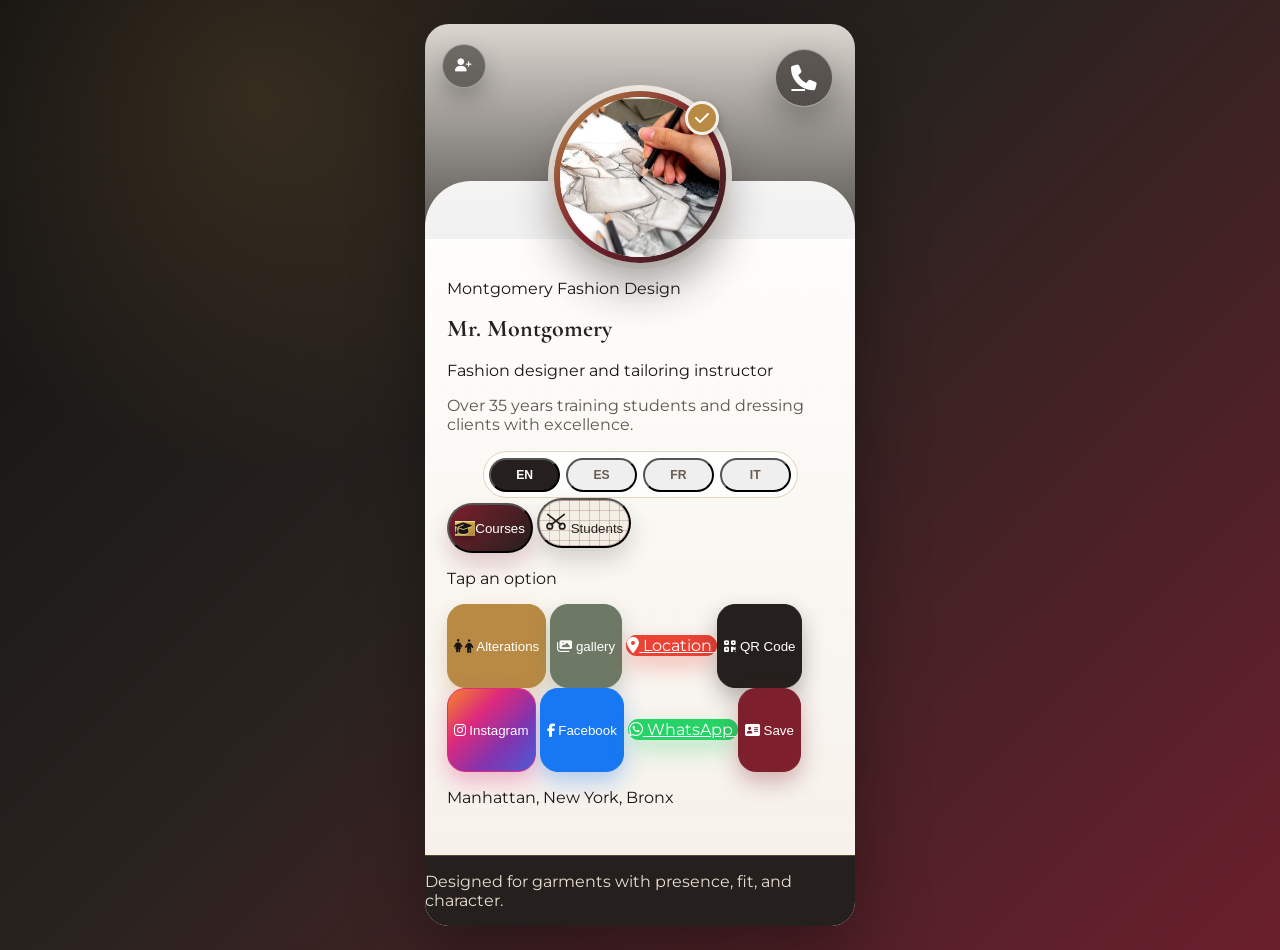
==== commit 5c24b925: "Add files via upload" ====
--- a/index.html
+++ b/index.html
@@ -143,14 +143,14 @@
     }
 
     .profile-container {
-      width: 152px;
-      height: 152px;
-      margin: -76px auto 0;
+      width: 172px;
+      height: 172px;
+      margin: -90px auto 0;
       position: relative;
       border-radius: 999px;
-      padding: 5px;
+      padding: 6px;
       background: linear-gradient(135deg, var(--gold), var(--wine), var(--charcoal));
-      box-shadow: 0 18px 32px rgba(37, 32, 29, 0.28);
+      box-shadow: 0 24px 44px rgba(37, 32, 29, 0.4), 0 0 0 6px rgba(246, 241, 234, 0.95);
     }
 
     .profile-art {
@@ -340,7 +340,7 @@
     }
 
     .services-btn i {
-      color: white;
+      color: #171412;
     }
 
     .services-btn:hover,
@@ -466,6 +466,36 @@
       background-color: #efe7d6;
       box-shadow: 0 14px 26px rgba(37, 32, 29, 0.26), inset 0 0 0 1px rgba(125, 31, 45, 0.35);
       outline: none;
+    }
+
+    .scissors-svg-wrap {
+      display: inline-flex;
+      align-items: center;
+      color: var(--charcoal);
+    }
+
+    .scissors-svg-wrap svg .blade {
+      transform-box: fill-box;
+    }
+
+    .scissors-svg-wrap svg .blade-left {
+      transform-origin: 14px 44px;
+      animation: snip-left 1.2s ease-in-out infinite;
+    }
+
+    .scissors-svg-wrap svg .blade-right {
+      transform-origin: 50px 44px;
+      animation: snip-right 1.2s ease-in-out infinite;
+    }
+
+    @keyframes snip-left {
+      0%, 100% { transform: rotate(0deg); }
+      50% { transform: rotate(-16deg); }
+    }
+
+    @keyframes snip-right {
+      0%, 100% { transform: rotate(0deg); }
+      50% { transform: rotate(16deg); }
     }
 
     .footer-banner {
@@ -726,12 +756,23 @@
         <div class="mt-7 grid grid-cols-2 gap-3">
           <button id="courses-btn" class="action-btn relative flex items-center px-3 py-3 text-sm font-bold overflow-visible">
             <span class="absolute left-0 top-1/2 -translate-y-1/2 w-14 h-14 rounded-full flex items-center justify-center flex-shrink-0" style="background: linear-gradient(145deg, #e7c66c, #c9a043, #ad853d); box-shadow: 0 4px 6px rgba(0,0,0,0.2), inset 0 1px 1px rgba(255,235,179,0.8);">
-              <i class="fa-solid fa-graduation-cap text-2xl" style="color: #8c6422; text-shadow: 0 1px 1px rgba(255,255,255,0.5);"></i>
+              <i class="fa-solid fa-graduation-cap text-2xl" style="color: #171412; text-shadow: 0 1px 1px rgba(255,255,255,0.5);"></i>
             </span>
             <span class="w-full text-center" data-i18n="courses">Courses</span>
           </button>
           <button id="appointment-btn" class="action-btn secondary flex items-center justify-center gap-2 px-3 py-3 text-sm font-bold">
-            <i class="fa-solid fa-scissors"></i>
+            <span class="scissors-svg-wrap">
+              <svg width="22" height="22" viewBox="0 0 64 64" fill="none" xmlns="http://www.w3.org/2000/svg">
+                <circle cx="14" cy="44" r="8" fill="none" stroke="currentColor" stroke-width="5"/>
+                <circle cx="50" cy="44" r="8" fill="none" stroke="currentColor" stroke-width="5"/>
+                <g class="blade blade-left">
+                  <line x1="18" y1="40" x2="56" y2="10" stroke="currentColor" stroke-width="5" stroke-linecap="round"/>
+                </g>
+                <g class="blade blade-right">
+                  <line x1="46" y1="40" x2="8" y2="10" stroke="currentColor" stroke-width="5" stroke-linecap="round"/>
+                </g>
+              </svg>
+            </span>
             <span data-i18n="book">Estudiantes</span>
           </button>
         </div>
@@ -740,8 +781,12 @@
 
         <div class="mt-4 grid grid-cols-4 gap-3">
           <button id="services-btn" class="social-btn services-btn flex flex-col items-center justify-center px-1">
-            <i class="fas fa-gem text-2xl"></i>
-            <span class="mt-2 text-[0.68rem] font-bold leading-tight" data-i18n="services">Services</span>
+            <span class="flex items-center justify-center gap-1.5">
+              <i class="fas fa-female text-xl"></i>
+              <span class="inline-block h-5 w-px bg-[#171412]/50"></span>
+              <i class="fas fa-male text-xl"></i>
+            </span>
+            <span class="mt-2 text-[0.68rem] font-bold leading-tight" data-i18n="services">Alterations</span>
           </button>
           <button id="gallery-btn" class="social-btn gallery-btn flex flex-col items-center justify-center px-1">
             <i class="fas fa-images text-2xl"></i>
@@ -773,15 +818,14 @@
           </button>
         </div>
 
-        <button id="install-btn" class="mt-7 text-sm font-semibold text-[#7d1f2d] underline underline-offset-4" data-i18n="install">
+        <p class="mt-7 text-sm font-semibold text-[#7d1f2d]" data-i18n="install">
           Add this card to your phone
-        </button>
+        </p>
       </div>
     </section>
 
     <footer class="footer-banner px-5 py-4 text-center">
       <p class="text-sm font-semibold" data-i18n="footer">Designed for garments with presence, fit, and character.</p>
-      <p class="mt-1 text-xs opacity-75">Manhattan, New York</p>
     </footer>
   </main>
 
@@ -1085,7 +1129,7 @@
       phone: "+1 (631) 822-8581",
       whatsapp: "+16318228581",
       email: "",
-      location: "Manhattan, New York",
+      location: "Manhattan, New York, Bronx",
       profileImage: "[data-uri]",
       imageEditPage: "https://ibb.co/C3nRYx9Z",
       heroImage: "https://images.unsplash.com/photo-1445205170230-053b83016050?auto=format&fit=crop&w=1200&q=85",
@@ -1115,7 +1159,7 @@
         courses: "Courses",
         book: "Students",
         tapHint: "Tap an option",
-        services: "Services",
+        services: "Alterations",
         galleryTitle: "Gallery",
         galleryText: "A selection of garments, details, and atelier work.",
         galleryEmpty: "Add gallery image links from the admin panel.",
@@ -1123,7 +1167,7 @@
         location: "Location",
         qr: "QR Code",
         save: "Save",
-        install: "Add this card to your phone",
+        install: "Manhattan, New York, Bronx",
         footer: "Designed for garments with presence, fit, and character.",
         servicesTitle: "Signature Services",
         svcCustomTitle: "Custom design",
@@ -1148,7 +1192,7 @@
         advancedTitle: "Advanced level",
         advancedText: "Pattern development, refined finishes, couture techniques, and personal projects.",
         homeCourseTitle: "At-home classes",
-        homeCourseText: "Private instruction at home, scheduled by availability in Manhattan and nearby areas.",
+        homeCourseText: "Private instruction at home, scheduled by availability in Manhattan, the Bronx, and nearby areas.",
         installTitle: "Keep This Card",
         ios1: "Open it in Safari.",
         ios2: "Tap Share.",
@@ -1177,7 +1221,7 @@
         courses: "Cursos",
         book: "Estudiantes",
         tapHint: "Toca una opción",
-        services: "Servicios",
+        services: "Alteraciones",
         galleryTitle: "Galería",
         galleryText: "Una selección de prendas, detalles y trabajos del taller.",
         galleryEmpty: "Agrega enlaces de imágenes desde el panel administrador.",
@@ -1185,7 +1229,7 @@
         location: "Ubicación",
         qr: "Código QR",
         save: "Guardar",
-        install: "Agregar esta tarjeta al celular",
+        install: "Manhattan, New York, Bronx",
         footer: "Diseñado para prendas con presencia, ajuste y carácter.",
         servicesTitle: "Servicios principales",
         svcCustomTitle: "Diseño a medida",
@@ -1210,7 +1254,7 @@
         advancedTitle: "Nivel avanzado",
         advancedText: "Desarrollo de patrones, acabados finos, técnicas de alta costura y proyectos personales.",
         homeCourseTitle: "Cursos a domicilio",
-        homeCourseText: "Clases privadas a domicilio, según disponibilidad en Manhattan y zonas cercanas.",
+        homeCourseText: "Clases privadas a domicilio, según disponibilidad en Manhattan, el Bronx y zonas cercanas.",
         installTitle: "Lleva esta tarjeta contigo",
         ios1: "Ábrela en Safari.",
         ios2: "Toca Compartir.",
@@ -1239,7 +1283,7 @@
         courses: "Cours",
         book: "Étudiants",
         tapHint: "Touchez une option",
-        services: "Services",
+        services: "Alterations",
         galleryTitle: "Galerie",
         galleryText: "Une sélection de vêtements, de détails et de travaux d'atelier.",
         galleryEmpty: "Ajoutez des liens d'images depuis le panneau administrateur.",
@@ -1247,7 +1291,7 @@
         location: "Adresse",
         qr: "QR Code",
         save: "Sauver",
-        install: "Ajouter cette carte au téléphone",
+        install: "Manhattan, New York, Bronx",
         footer: "Conçu pour des vêtements avec présence, coupe et caractère.",
         servicesTitle: "Services signature",
         svcCustomTitle: "Création sur mesure",
@@ -1272,7 +1316,7 @@
         advancedTitle: "Niveau avancé",
         advancedText: "Développement de patrons, finitions raffinées, techniques couture et projets personnels.",
         homeCourseTitle: "Cours à domicile",
-        homeCourseText: "Cours privés à domicile, selon disponibilité à Manhattan et environs.",
+        homeCourseText: "Cours privés à domicile, selon disponibilité à Manhattan, dans le Bronx et environs.",
         installTitle: "Gardez cette carte",
         ios1: "Ouvrez-la dans Safari.",
         ios2: "Touchez Partager.",
@@ -1301,7 +1345,7 @@
         courses: "Corsi",
         book: "Studenti",
         tapHint: "Tocca un'opzione",
-        services: "Servizi",
+        services: "Alterazioni",
         galleryTitle: "Galleria",
         galleryText: "Una selezione di capi, dettagli e lavori di atelier.",
         galleryEmpty: "Aggiungi link alle immagini dal pannello amministratore.",
@@ -1309,7 +1353,7 @@
         location: "Posizione",
         qr: "Codice QR",
         save: "Salva",
-        install: "Aggiungi questa scheda al telefono",
+        install: "Manhattan, New York, Bronx",
         footer: "Disegnato per capi con presenza, vestibilità e carattere.",
         servicesTitle: "Servizi principali",
         svcCustomTitle: "Design su misura",
@@ -1334,7 +1378,7 @@
         advancedTitle: "Livello avanzato",
         advancedText: "Sviluppo cartamodelli, finiture raffinate, tecniche couture e progetti personali.",
         homeCourseTitle: "Lezioni a domicilio",
-        homeCourseText: "Lezioni private a domicilio, secondo disponibilità a Manhattan e zone vicine.",
+        homeCourseText: "Lezioni private a domicilio, secondo disponibilità a Manhattan, nel Bronx e zone vicine.",
         installTitle: "Conserva questa scheda",
         ios1: "Aprila in Safari.",
         ios2: "Tocca Condividi.",
@@ -1816,7 +1860,6 @@
     $("#services-btn").addEventListener("click", () => openModal("services-modal"));
     $("#gallery-btn").addEventListener("click", () => openModal("gallery-modal"));
     $("#courses-btn").addEventListener("click", () => openModal("courses-modal"));
-    $("#install-btn").addEventListener("click", () => openModal("install-modal"));
     $("#qr-code-btn").addEventListener("click", () => openModal("qr-code-modal"));
     $("#appointment-btn").addEventListener("click", openAppointmentModal);
     $("#save-contact-btn").addEventListener("click", saveContact);
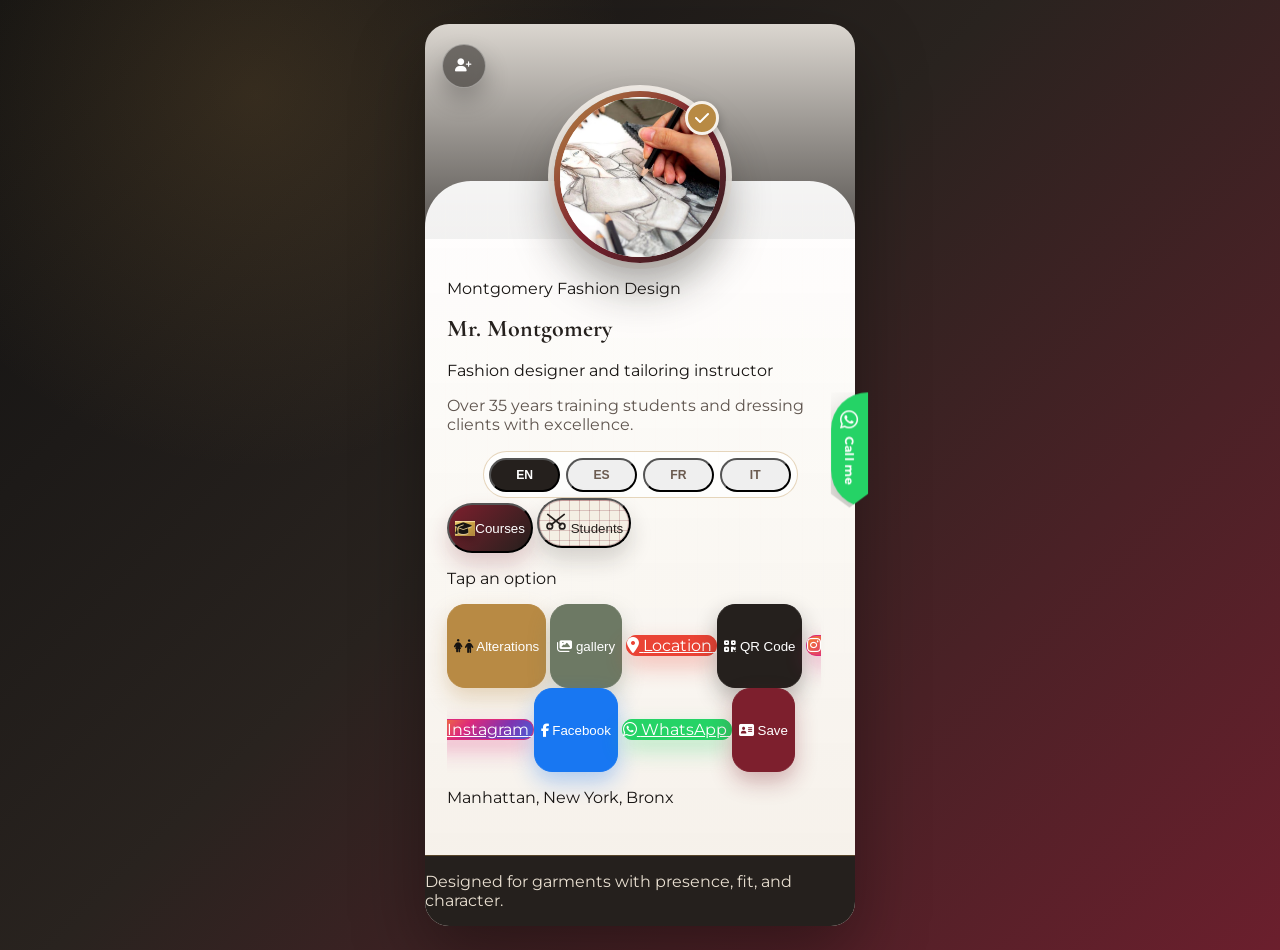
==== commit faddb105: "Add files via upload" ====
--- a/index.html
+++ b/index.html
@@ -53,6 +53,10 @@
         border-radius: 24px;
         overflow: hidden;
       }
+
+      .call-float {
+        left: auto;
+      }
     }
 
     .main-bg {
@@ -66,32 +70,47 @@
     }
 
     .call-float {
-      position: absolute;
-      right: 1.35rem;
-      top: 1.55rem;
-      width: 58px;
-      height: 58px;
-      display: grid;
-      place-items: center;
-      border: 1px solid rgba(255, 255, 255, 0.45);
-      border-radius: 999px;
-      color: white;
-      background: rgba(37, 32, 29, 0.66);
-      box-shadow: 0 14px 32px rgba(0, 0, 0, 0.28);
-      backdrop-filter: blur(8px);
-      transition: background-color 0.22s ease, box-shadow 0.22s ease;
+      position: fixed;
+      right: 0;
+      top: 50%;
+      transform: translateY(-50%) translateX(35%);
+      display: flex;
+      flex-direction: column;
+      align-items: center;
+      gap: 0.4rem;
+      padding: 1.1rem 0.6rem 1.3rem;
+      border: none;
+      border-radius: 999px 0 0 999px;
+      color: white;
+      background: #25d366;
+      box-shadow: 0 14px 32px rgba(0, 0, 0, 0.32);
+      z-index: 50;
+      clip-path: polygon(0 0, 100% 0, 100% 88%, 50% 100%, 0 88%);
+      text-decoration: none;
+      font-weight: 700;
+      font-size: 0.78rem;
+      white-space: nowrap;
+    }
+
+    .call-float.peek-out {
+      transform: translateY(-50%) translateX(0);
+      transition: transform 0.45s ease;
     }
 
     .call-float:hover,
     .call-float:focus-visible {
-      background: #25d366;
-      box-shadow: 0 18px 36px rgba(37, 211, 102, 0.36);
-      animation: soft-bounce 0.55s ease;
+      box-shadow: 0 18px 36px rgba(37, 211, 102, 0.4);
       outline: none;
     }
 
     .call-float i {
-      font-size: 1.6rem;
+      font-size: 1.3rem;
+      flex-shrink: 0;
+    }
+
+    .call-float span {
+      writing-mode: vertical-rl;
+      letter-spacing: 0.02em;
     }
 
     .settings-float {
@@ -725,8 +744,9 @@
       <button class="settings-float" id="settings-btn" type="button" aria-label="Guardar contacto" onclick="saveContact()">
         <i class="fa-solid fa-user-plus"></i>
       </button>
-      <a class="call-float" href="tel:+16318228581" aria-label="Call Sr. Montgomery">
-        <i class="fa-solid fa-phone"></i>
+      <a class="call-float" href="https://wa.me/16318228581" target="_blank" rel="noopener noreferrer" aria-label="Contactar por WhatsApp">
+        <i class="fab fa-whatsapp"></i>
+        <span>Call me</span>
       </a>
     </section>
 
@@ -1133,7 +1153,7 @@
       profileImage: "[data-uri]",
       imageEditPage: "https://ibb.co/C3nRYx9Z",
       heroImage: "https://images.unsplash.com/photo-1445205170230-053b83016050?auto=format&fit=crop&w=1200&q=85",
-      instagram: "",
+      instagram: "https://www.instagram.com/josmonlave/",
       facebook: "",
       galleryImages: [
         "https://images.unsplash.com/photo-1496747611176-843222e1e57c?auto=format&fit=crop&w=900&q=85",
@@ -1470,7 +1490,7 @@
 
       const digits = phoneDigits(business.whatsapp || business.phone);
       const call = $(".call-float");
-      if (call) call.href = digits ? `tel:+${digits}` : "#";
+      if (call) call.href = digits ? `https://wa.me/${digits}` : "#";
       setLinkOrPending(".whatsapp-btn, [data-pending-link='WhatsApp']", digits ? `https://wa.me/${digits}` : "", "WhatsApp");
       setLinkOrPending("[data-pending-link='Instagram'], a[href*='instagram.com']", business.instagram || "", "Instagram");
       setLinkOrPending("[data-pending-link='Facebook'], a[href*='facebook.com']", business.facebook || "", "Facebook");
@@ -1874,6 +1894,21 @@
 
     applyBusinessConfig();
     applyLanguage(lang);
+
+    function alignCallFloat() {
+      const card = document.querySelector(".card-container");
+      const btn = document.querySelector(".call-float");
+      if (!card || !btn) return;
+      const rect = card.getBoundingClientRect();
+      const rightGap = window.innerWidth - rect.right;
+      btn.style.right = `${rightGap}px`;
+    }
+    alignCallFloat();
+    window.addEventListener("resize", alignCallFloat);
+    window.addEventListener("orientationchange", alignCallFloat);
+
+    function peekCallFloat() {}
+    peekCallFloat();
   </script>
 </body>
 </html>
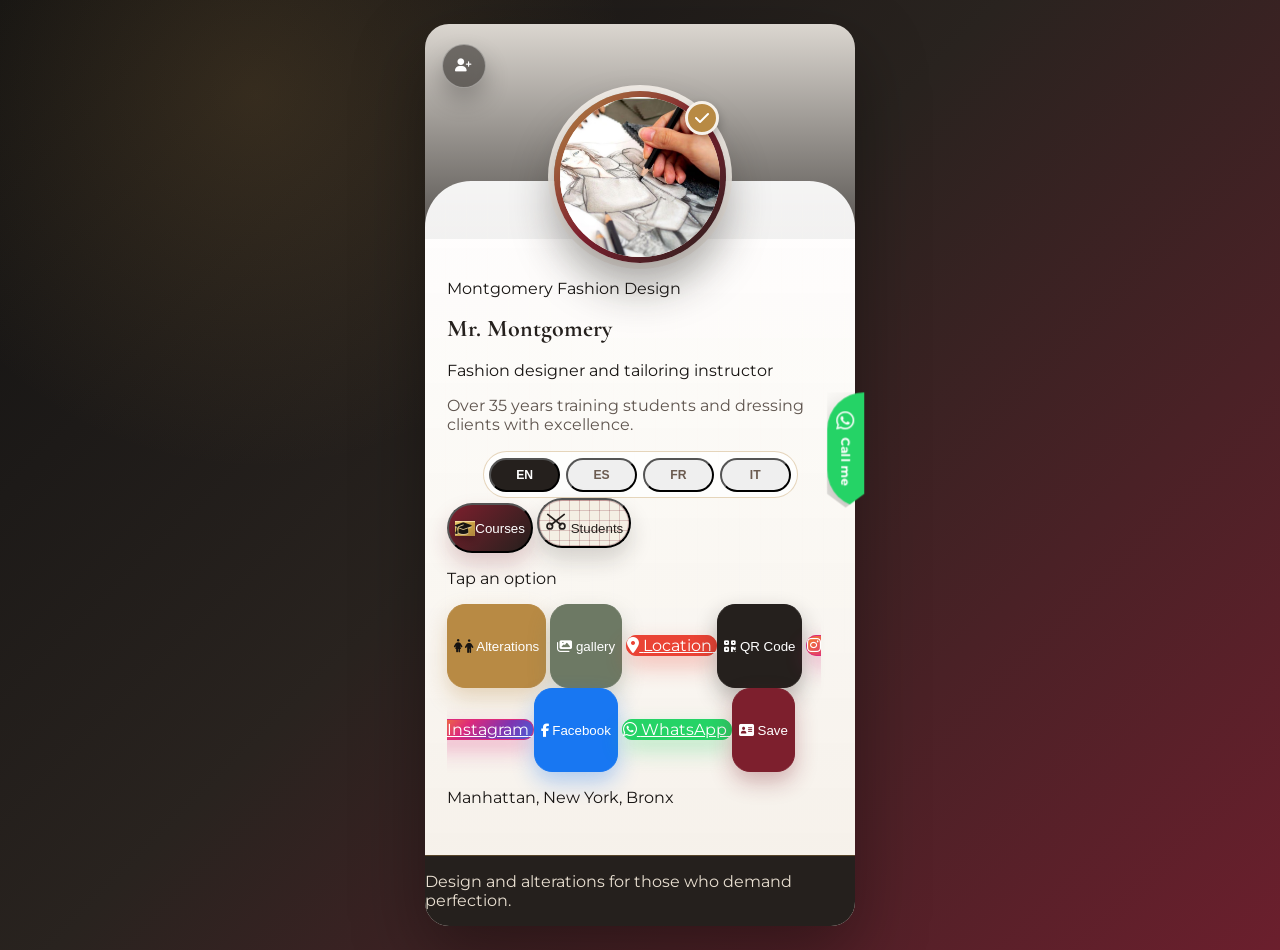
==== commit 89c01dc3: "Add files via upload" ====
--- a/index.html
+++ b/index.html
@@ -73,7 +73,7 @@
       position: fixed;
       right: 0;
       top: 50%;
-      transform: translateY(-50%) translateX(35%);
+      transform: translateY(-50%) translateX(calc(35% - 3.8px));
       display: flex;
       flex-direction: column;
       align-items: center;
@@ -1188,7 +1188,7 @@
         qr: "QR Code",
         save: "Save",
         install: "Manhattan, New York, Bronx",
-        footer: "Designed for garments with presence, fit, and character.",
+        footer: "Design and alterations for those who demand perfection.",
         servicesTitle: "Signature Services",
         svcCustomTitle: "Custom design",
         svcCustomText: "Garments created from the first idea to the final fitting.",
@@ -1250,7 +1250,7 @@
         qr: "Código QR",
         save: "Guardar",
         install: "Manhattan, New York, Bronx",
-        footer: "Diseñado para prendas con presencia, ajuste y carácter.",
+        footer: "Diseño y alteraciones para quienes exigen perfección.",
         servicesTitle: "Servicios principales",
         svcCustomTitle: "Diseño a medida",
         svcCustomText: "Prendas creadas desde la primera idea hasta la prueba final.",
@@ -1312,7 +1312,7 @@
         qr: "QR Code",
         save: "Sauver",
         install: "Manhattan, New York, Bronx",
-        footer: "Conçu pour des vêtements avec présence, coupe et caractère.",
+        footer: "Création et retouches pour ceux qui exigent la perfection.",
         servicesTitle: "Services signature",
         svcCustomTitle: "Création sur mesure",
         svcCustomText: "Vêtements créés de la première idée au dernier essayage.",
@@ -1374,7 +1374,7 @@
         qr: "Codice QR",
         save: "Salva",
         install: "Manhattan, New York, Bronx",
-        footer: "Disegnato per capi con presenza, vestibilità e carattere.",
+        footer: "Design e modifiche per chi esige la perfezione.",
         servicesTitle: "Servizi principali",
         svcCustomTitle: "Design su misura",
         svcCustomText: "Capi creati dalla prima idea alla prova finale.",
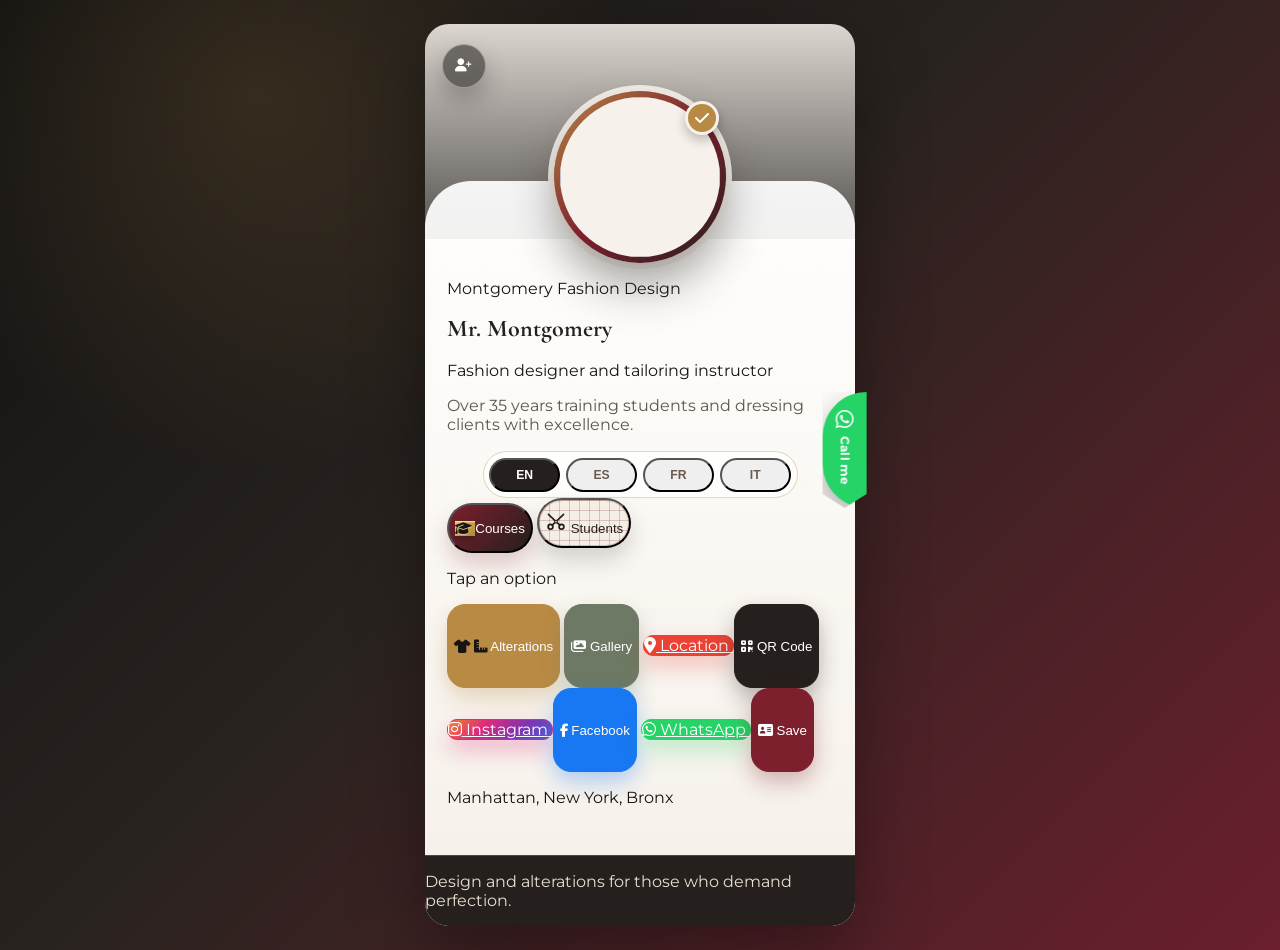
==== commit 79fb6e5f: "Add files via upload" ====
--- a/index.html
+++ b/index.html
@@ -3,7 +3,23 @@
 <head>
   <meta charset="UTF-8">
   <meta name="viewport" content="width=device-width, initial-scale=1.0">
-  <title>Montgomery Fashion Design</title>
+  <title>Montgomery Fashion Design</title>
+  <meta name="description" content="Montgomery Fashion Design ofrece diseño de moda, clases de costura, alta costura y alteraciones finas en Manhattan, New York y Bronx.">
+  <meta name="theme-color" content="#7d1f2d">
+  <meta name="robots" content="index, follow">
+  <link rel="canonical" href="https://montgomeryfashiondesign.com/">
+  <link rel="manifest" href="manifest.webmanifest">
+  <link rel="apple-touch-icon" href="assets/icon-192.png">
+  <meta property="og:type" content="website">
+  <meta property="og:title" content="Montgomery Fashion Design">
+  <meta property="og:url" content="https://montgomeryfashiondesign.com/">
+  <meta property="og:description" content="Diseño de moda, clases de costura y alteraciones finas por Sr. Montgomery.">
+  <meta property="og:image" content="https://montgomeryfashiondesign.com/assets/montgomery-fashion-logo.jpg">
+  <meta property="og:image:alt" content="Montgomery Fashion Design logo">
+  <meta name="twitter:card" content="summary_large_image">
+  <meta name="twitter:title" content="Montgomery Fashion Design">
+  <meta name="twitter:description" content="Diseño de moda, clases de costura y alteraciones finas por Sr. Montgomery.">
+  <meta name="twitter:image" content="https://montgomeryfashiondesign.com/assets/montgomery-fashion-logo.jpg">
   <script src="https://cdn.tailwindcss.com"></script>
   <link rel="preconnect" href="https://fonts.googleapis.com">
   <link rel="preconnect" href="https://fonts.gstatic.com" crossorigin>
@@ -78,13 +94,16 @@
       flex-direction: column;
       align-items: center;
       gap: 0.4rem;
-      padding: 1.1rem 0.6rem 1.3rem;
+      min-width: 44px;
+      min-height: 116px;
+      padding: 1.1rem 0.65rem 1.3rem;
+      touch-action: manipulation;
       border: none;
       border-radius: 999px 0 0 999px;
       color: white;
       background: #25d366;
       box-shadow: 0 14px 32px rgba(0, 0, 0, 0.32);
-      z-index: 50;
+      z-index: 30;
       clip-path: polygon(0 0, 100% 0, 100% 88%, 50% 100%, 0 88%);
       text-decoration: none;
       font-weight: 700;
@@ -95,6 +114,14 @@
     .call-float.peek-out {
       transform: translateY(-50%) translateX(0);
       transition: transform 0.45s ease;
+    }
+
+    
+    body.modal-open .call-float {
+      opacity: 0;
+      pointer-events: none;
+      transform: translateY(-50%) translateX(110%);
+      transition: opacity 0.2s ease, transform 0.25s ease;
     }
 
     .call-float:hover,
@@ -220,6 +247,12 @@
       line-height: 0.95;
     }
 
+    @media (max-width: 390px) {
+      .brand-title {
+        font-size: 2.8rem !important;
+      }
+    }
+
     .tagline {
       color: #5f554e;
     }
@@ -487,34 +520,51 @@
       outline: none;
     }
 
-    .scissors-svg-wrap {
-      display: inline-flex;
-      align-items: center;
-      color: var(--charcoal);
-    }
-
-    .scissors-svg-wrap svg .blade {
-      transform-box: fill-box;
-    }
-
-    .scissors-svg-wrap svg .blade-left {
-      transform-origin: 14px 44px;
-      animation: snip-left 1.2s ease-in-out infinite;
-    }
-
-    .scissors-svg-wrap svg .blade-right {
-      transform-origin: 50px 44px;
-      animation: snip-right 1.2s ease-in-out infinite;
-    }
-
-    @keyframes snip-left {
-      0%, 100% { transform: rotate(0deg); }
-      50% { transform: rotate(-16deg); }
-    }
-
-    @keyframes snip-right {
-      0%, 100% { transform: rotate(0deg); }
-      50% { transform: rotate(16deg); }
+    .scissors-svg-wrap {
+      display: inline-flex;
+      align-items: center;
+      color: var(--charcoal);
+    }
+
+    .scissors-svg-wrap svg {
+      overflow: visible;
+    }
+
+    .scissors-svg-wrap svg .blade {
+      transform-box: view-box;
+      transform-origin: 32px 31px;
+      animation-duration: 1.55s;
+      animation-timing-function: cubic-bezier(0.45, 0, 0.25, 1);
+      animation-iteration-count: infinite;
+    }
+
+    .scissors-svg-wrap svg .blade-left {
+      animation-name: snip-left;
+    }
+
+    .scissors-svg-wrap svg .blade-right {
+      animation-name: snip-right;
+    }
+
+    .scissors-svg-wrap svg .handle {
+      transform-box: view-box;
+      transform-origin: 32px 31px;
+      animation: handle-settle 1.55s cubic-bezier(0.45, 0, 0.25, 1) infinite;
+    }
+
+    @keyframes snip-left {
+      0%, 18%, 100% { transform: rotate(-11deg); }
+      44%, 62% { transform: rotate(8deg); }
+    }
+
+    @keyframes snip-right {
+      0%, 18%, 100% { transform: rotate(11deg); }
+      44%, 62% { transform: rotate(-8deg); }
+    }
+
+    @keyframes handle-settle {
+      0%, 100% { transform: translateY(0); }
+      50% { transform: translateY(0.8px); }
     }
 
     .footer-banner {
@@ -740,13 +790,13 @@
 </head>
 <body>
   <main class="card-container">
-    <section class="main-bg" aria-label="Fashion atelier">
-      <button class="settings-float" id="settings-btn" type="button" aria-label="Guardar contacto" onclick="saveContact()">
+    <section class="main-bg" aria-label="Atelier de moda Montgomery Fashion Design">
+      <button class="settings-float" id="settings-btn" type="button" aria-label="Guardar contacto en el teléfono" onclick="saveContact()">
         <i class="fa-solid fa-user-plus"></i>
       </button>
       <a class="call-float" href="https://wa.me/16318228581" target="_blank" rel="noopener noreferrer" aria-label="Contactar por WhatsApp">
         <i class="fab fa-whatsapp"></i>
-        <span>Call me</span>
+        <span data-i18n="callMe">Call me</span>
       </a>
     </section>
 
@@ -767,30 +817,35 @@
         <p class="tagline mx-auto mt-4 max-w-[350px] text-sm leading-6" data-i18n="tagline">Over 35 years training students and dressing clients with excellence.</p>
 
         <div class="language-select" aria-label="Language selector">
-          <button type="button" data-lang-btn="en">EN</button>
-          <button type="button" data-lang-btn="es">ES</button>
-          <button type="button" data-lang-btn="fr">FR</button>
-          <button type="button" data-lang-btn="it">IT</button>
+          <button type="button" data-lang-btn="en" aria-label="English" aria-pressed="false">EN</button>
+          <button type="button" data-lang-btn="es" aria-label="Español" aria-pressed="false">ES</button>
+          <button type="button" data-lang-btn="fr" aria-label="Français" aria-pressed="false">FR</button>
+          <button type="button" data-lang-btn="it" aria-label="Italiano" aria-pressed="false">IT</button>
         </div>
 
         <div class="mt-7 grid grid-cols-2 gap-3">
-          <button id="courses-btn" class="action-btn relative flex items-center px-3 py-3 text-sm font-bold overflow-visible">
+          <button id="courses-btn" class="action-btn relative flex items-center px-3 py-3 text-sm font-bold overflow-visible" type="button" aria-label="Ver cursos de moda">
             <span class="absolute left-0 top-1/2 -translate-y-1/2 w-14 h-14 rounded-full flex items-center justify-center flex-shrink-0" style="background: linear-gradient(145deg, #e7c66c, #c9a043, #ad853d); box-shadow: 0 4px 6px rgba(0,0,0,0.2), inset 0 1px 1px rgba(255,235,179,0.8);">
               <i class="fa-solid fa-graduation-cap text-2xl" style="color: #171412; text-shadow: 0 1px 1px rgba(255,255,255,0.5);"></i>
             </span>
             <span class="w-full text-center" data-i18n="courses">Courses</span>
           </button>
-          <button id="appointment-btn" class="action-btn secondary flex items-center justify-center gap-2 px-3 py-3 text-sm font-bold">
+          <button id="appointment-btn" class="action-btn secondary flex items-center justify-center gap-2 px-3 py-3 text-sm font-bold" type="button" aria-label="Solicitar cita para estudiantes">
             <span class="scissors-svg-wrap">
-              <svg width="22" height="22" viewBox="0 0 64 64" fill="none" xmlns="http://www.w3.org/2000/svg">
-                <circle cx="14" cy="44" r="8" fill="none" stroke="currentColor" stroke-width="5"/>
-                <circle cx="50" cy="44" r="8" fill="none" stroke="currentColor" stroke-width="5"/>
-                <g class="blade blade-left">
-                  <line x1="18" y1="40" x2="56" y2="10" stroke="currentColor" stroke-width="5" stroke-linecap="round"/>
-                </g>
-                <g class="blade blade-right">
-                  <line x1="46" y1="40" x2="8" y2="10" stroke="currentColor" stroke-width="5" stroke-linecap="round"/>
-                </g>
+              <svg width="22" height="22" viewBox="0 0 64 64" fill="none" xmlns="http://www.w3.org/2000/svg" aria-hidden="true">
+                <g class="handle">
+                  <circle cx="16" cy="46" r="7" fill="none" stroke="currentColor" stroke-width="5"/>
+                  <circle cx="48" cy="46" r="7" fill="none" stroke="currentColor" stroke-width="5"/>
+                  <line x1="21" y1="41" x2="32" y2="31" stroke="currentColor" stroke-width="5" stroke-linecap="round"/>
+                  <line x1="43" y1="41" x2="32" y2="31" stroke="currentColor" stroke-width="5" stroke-linecap="round"/>
+                </g>
+                <g class="blade blade-left">
+                  <path d="M32 31 L54 10" stroke="currentColor" stroke-width="5" stroke-linecap="round"/>
+                </g>
+                <g class="blade blade-right">
+                  <path d="M32 31 L10 10" stroke="currentColor" stroke-width="5" stroke-linecap="round"/>
+                </g>
+                <circle cx="32" cy="31" r="3.8" fill="#f4efe4" stroke="currentColor" stroke-width="3"/>
               </svg>
             </span>
             <span data-i18n="book">Estudiantes</span>
@@ -800,15 +855,14 @@
         <p class="mt-7 text-xs font-semibold uppercase tracking-[0.18em] text-[#8c7c70]" data-i18n="tapHint">Tap an option</p>
 
         <div class="mt-4 grid grid-cols-4 gap-3">
-          <button id="services-btn" class="social-btn services-btn flex flex-col items-center justify-center px-1">
-            <span class="flex items-center justify-center gap-1.5">
-              <i class="fas fa-female text-xl"></i>
-              <span class="inline-block h-5 w-px bg-[#171412]/50"></span>
-              <i class="fas fa-male text-xl"></i>
+          <button id="services-btn" class="social-btn services-btn flex flex-col items-center justify-center px-1" type="button" aria-label="Ver servicios y alteraciones">
+            <span class="relative flex h-7 w-9 items-center justify-center" aria-hidden="true">
+              <i class="fa-solid fa-shirt text-2xl"></i>
+              <i class="fa-solid fa-ruler-combined absolute -right-1 -bottom-1 text-sm text-[#7d1f2d]"></i>
             </span>
             <span class="mt-2 text-[0.68rem] font-bold leading-tight" data-i18n="services">Alterations</span>
           </button>
-          <button id="gallery-btn" class="social-btn gallery-btn flex flex-col items-center justify-center px-1">
+          <button id="gallery-btn" class="social-btn gallery-btn flex flex-col items-center justify-center px-1" type="button" aria-label="Ver galería de trabajos">
             <i class="fas fa-images text-2xl"></i>
             <span class="mt-2 text-[0.68rem] font-bold leading-tight" data-i18n="gallery">Gallery</span>
           </button>
@@ -816,15 +870,15 @@
             <i class="fas fa-map-marker-alt text-2xl"></i>
             <span class="mt-2 text-[0.68rem] font-bold leading-tight" data-i18n="location">Location</span>
           </a>
-          <button id="qr-code-btn" class="social-btn qr-btn flex flex-col items-center justify-center px-1">
+          <button id="qr-code-btn" class="social-btn qr-btn flex flex-col items-center justify-center px-1" type="button" aria-label="Mostrar código QR">
             <i class="fas fa-qrcode text-2xl"></i>
             <span class="mt-2 text-[0.68rem] font-bold leading-tight" data-i18n="qr">QR Code</span>
           </button>
-          <button data-pending-link="Instagram" class="social-btn instagram-btn flex flex-col items-center justify-center px-1">
+          <button data-pending-link="Instagram" class="social-btn instagram-btn flex flex-col items-center justify-center px-1" type="button" aria-label="Abrir Instagram">
             <i class="fab fa-instagram text-2xl"></i>
             <span class="mt-2 text-[0.68rem] font-bold leading-tight">Instagram</span>
           </button>
-          <button data-pending-link="Facebook" class="social-btn facebook-btn flex flex-col items-center justify-center px-1">
+          <button data-pending-link="Facebook" class="social-btn facebook-btn flex flex-col items-center justify-center px-1" type="button" aria-label="Abrir Facebook">
             <i class="fab fa-facebook-f text-2xl"></i>
             <span class="mt-2 text-[0.68rem] font-bold leading-tight">Facebook</span>
           </button>
@@ -832,7 +886,7 @@
             <i class="fab fa-whatsapp text-2xl"></i>
             <span class="mt-2 text-[0.68rem] font-bold leading-tight">WhatsApp</span>
           </a>
-          <button id="save-contact-btn" class="social-btn save-contact-btn flex flex-col items-center justify-center px-1">
+          <button id="save-contact-btn" class="social-btn save-contact-btn flex flex-col items-center justify-center px-1" type="button" aria-label="Guardar contacto">
             <i class="fas fa-address-card text-2xl"></i>
             <span class="mt-2 text-[0.68rem] font-bold leading-tight" data-i18n="save">Save</span>
           </button>
@@ -1141,6 +1195,8 @@
   </div>
 
   <script>
+    // Nota: este panel admin corre en una página estática; la clave no debe considerarse segura si se publica en internet.
+    // Para una web pública, mueve la edición a un backend o elimina el panel admin del archivo publicado.
     const ADMIN_PASSWORD = "Kilo9coco";
     const STORAGE_KEY = "montgomeryFashionDesignConfig";
     const defaultConfig = {
@@ -1150,7 +1206,7 @@
       whatsapp: "+16318228581",
       email: "",
       location: "Manhattan, New York, Bronx",
-      profileImage: "[data-uri]",
+      profileImage: "assets/montgomery-fashion-logo.jpg",
       imageEditPage: "https://ibb.co/C3nRYx9Z",
       heroImage: "https://images.unsplash.com/photo-1445205170230-053b83016050?auto=format&fit=crop&w=1200&q=85",
       instagram: "https://www.instagram.com/josmonlave/",
@@ -1180,6 +1236,8 @@
         book: "Students",
         tapHint: "Tap an option",
         services: "Alterations",
+        gallery: "Gallery",
+        callMe: "Call me",
         galleryTitle: "Gallery",
         galleryText: "A selection of garments, details, and atelier work.",
         galleryEmpty: "Add gallery image links from the admin panel.",
@@ -1242,6 +1300,8 @@
         book: "Estudiantes",
         tapHint: "Toca una opción",
         services: "Alteraciones",
+        gallery: "Galería",
+        callMe: "WhatsApp",
         galleryTitle: "Galería",
         galleryText: "Una selección de prendas, detalles y trabajos del taller.",
         galleryEmpty: "Agrega enlaces de imágenes desde el panel administrador.",
@@ -1303,14 +1363,16 @@
         courses: "Cours",
         book: "Étudiants",
         tapHint: "Touchez une option",
-        services: "Alterations",
+        services: "Retouches",
+        gallery: "Galerie",
+        callMe: "WhatsApp",
         galleryTitle: "Galerie",
         galleryText: "Une sélection de vêtements, de détails et de travaux d'atelier.",
         galleryEmpty: "Ajoutez des liens d'images depuis le panneau administrateur.",
         alterations: "Retouches",
         location: "Adresse",
         qr: "QR Code",
-        save: "Sauver",
+        save: "Enregistrer",
         install: "Manhattan, New York, Bronx",
         footer: "Création et retouches pour ceux qui exigent la perfection.",
         servicesTitle: "Services signature",
@@ -1366,6 +1428,8 @@
         book: "Studenti",
         tapHint: "Tocca un'opzione",
         services: "Alterazioni",
+        gallery: "Galleria",
+        callMe: "WhatsApp",
         galleryTitle: "Galleria",
         galleryText: "Una selezione di capi, dettagli e lavori di atelier.",
         galleryEmpty: "Aggiungi link alle immagini dal pannello amministratore.",
@@ -1525,19 +1589,29 @@
         el.textContent = t(el.dataset.i18n);
       });
       $$("[data-lang-btn]").forEach((button) => {
-        button.classList.toggle("active", button.dataset.langBtn === lang);
+        const isActive = button.dataset.langBtn === lang;
+        button.classList.toggle("active", isActive);
+        button.setAttribute("aria-pressed", String(isActive));
       });
       fillAdminLanguageFields();
       buildQrCode();
     }
 
-    function openModal(id) {
-      const modal = document.getElementById(id);
-      if (modal) modal.classList.add("active");
-    }
-
-    function closeModal(modal) {
-      modal.classList.remove("active");
+    function syncFloatingCallVisibility() {
+      document.body.classList.toggle("modal-open", Boolean(document.querySelector(".modal-overlay.active")));
+    }
+
+    function openModal(id) {
+      const modal = document.getElementById(id);
+      if (modal) {
+        modal.classList.add("active");
+        syncFloatingCallVisibility();
+      }
+    }
+
+    function closeModal(modal) {
+      modal.classList.remove("active");
+      syncFloatingCallVisibility();
     }
 
     function normalizeGalleryImages(value) {
@@ -1848,13 +1922,13 @@
     }
 
     function resetAdminConfig() {
-      if (!confirm("Quieres restaurar la tarjeta a la version original?")) return;
+      if (!confirm("¿Quieres restaurar la tarjeta a la versión original?")) return;
       business = structuredClone(defaultConfig);
       localStorage.removeItem(STORAGE_KEY);
       applyBusinessConfig();
       applyLanguage(lang);
       fillAdminForm();
-      $("#admin-status").textContent = "Configuracion restaurada.";
+      $("#admin-status").textContent = "Configuración restaurada.";
     }
 
     $$("[data-lang-btn]").forEach((button) => button.addEventListener("click", () => applyLanguage(button.dataset.langBtn)));
@@ -1908,7 +1982,12 @@
     window.addEventListener("orientationchange", alignCallFloat);
 
     function peekCallFloat() {}
-    peekCallFloat();
-  </script>
+    peekCallFloat();
+    if ("serviceWorker" in navigator) {
+      window.addEventListener("load", () => {
+        navigator.serviceWorker.register("./sw.js").catch(() => {});
+      });
+    }
+  </script>
 </body>
 </html>
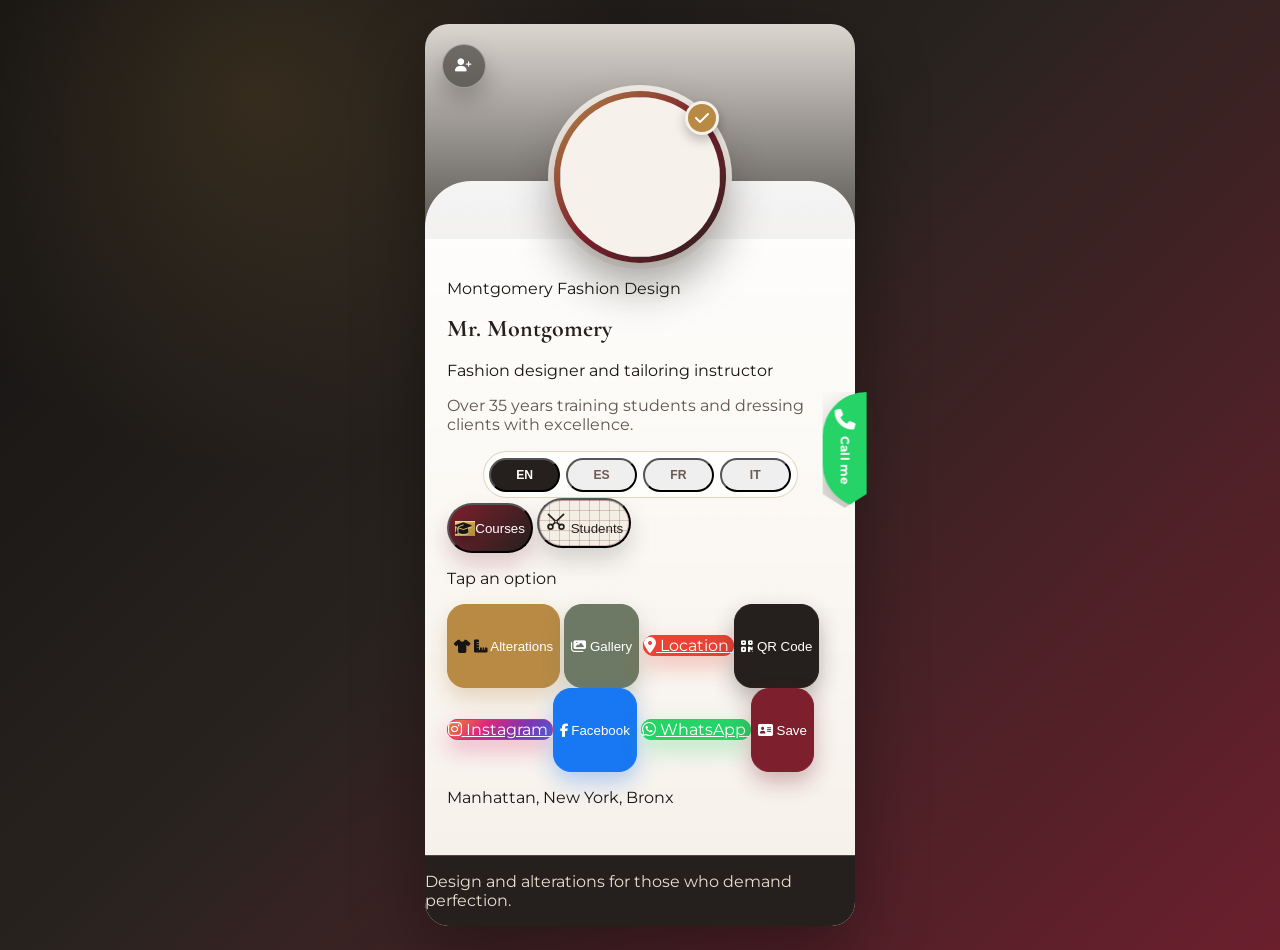
==== commit ab315d4c: "Add files via upload" ====
--- a/index.html
+++ b/index.html
@@ -1,4 +1,4 @@
-<!DOCTYPE html>
+﻿<!DOCTYPE html>
 <html lang="en">
 <head>
   <meta charset="UTF-8">
@@ -20,7 +20,7 @@
   <meta name="twitter:title" content="Montgomery Fashion Design">
   <meta name="twitter:description" content="Diseño de moda, clases de costura y alteraciones finas por Sr. Montgomery.">
   <meta name="twitter:image" content="https://montgomeryfashiondesign.com/assets/montgomery-fashion-logo.jpg">
-  <script src="https://cdn.tailwindcss.com"></script>
+  <link rel="stylesheet" href="assets/tailwind-static.css">
   <link rel="preconnect" href="https://fonts.googleapis.com">
   <link rel="preconnect" href="https://fonts.gstatic.com" crossorigin>
   <link href="https://fonts.googleapis.com/css2?family=Cormorant+Garamond:wght@600;700&family=Montserrat:wght@400;500;600;700&display=swap" rel="stylesheet">
@@ -794,9 +794,9 @@
       <button class="settings-float" id="settings-btn" type="button" aria-label="Guardar contacto en el teléfono" onclick="saveContact()">
         <i class="fa-solid fa-user-plus"></i>
       </button>
-      <a class="call-float" href="https://wa.me/16318228581" target="_blank" rel="noopener noreferrer" aria-label="Contactar por WhatsApp">
-        <i class="fab fa-whatsapp"></i>
-        <span data-i18n="callMe">Call me</span>
+            <a class="call-float" href="tel:+16318228581" aria-label="Llamar por teléfono">
+        <i class="fa-solid fa-phone"></i>
+        <span data-i18n="callMe">Llámame</span>
       </a>
     </section>
 
@@ -1301,7 +1301,7 @@
         tapHint: "Toca una opción",
         services: "Alteraciones",
         gallery: "Galería",
-        callMe: "WhatsApp",
+        callMe: "Llámame",
         galleryTitle: "Galería",
         galleryText: "Una selección de prendas, detalles y trabajos del taller.",
         galleryEmpty: "Agrega enlaces de imágenes desde el panel administrador.",
@@ -1365,7 +1365,7 @@
         tapHint: "Touchez une option",
         services: "Retouches",
         gallery: "Galerie",
-        callMe: "WhatsApp",
+        callMe: "Appelez-moi",
         galleryTitle: "Galerie",
         galleryText: "Une sélection de vêtements, de détails et de travaux d'atelier.",
         galleryEmpty: "Ajoutez des liens d'images depuis le panneau administrateur.",
@@ -1429,7 +1429,7 @@
         tapHint: "Tocca un'opzione",
         services: "Alterazioni",
         gallery: "Galleria",
-        callMe: "WhatsApp",
+        callMe: "Chiamami",
         galleryTitle: "Galleria",
         galleryText: "Una selezione di capi, dettagli e lavori di atelier.",
         galleryEmpty: "Aggiungi link alle immagini dal pannello amministratore.",
@@ -1552,9 +1552,10 @@
       $(".profile-logo").src = business.profileImage || defaultConfig.profileImage;
       $(".main-bg").style.backgroundImage = `linear-gradient(180deg, rgba(23, 20, 18, 0.12), rgba(23, 20, 18, 0.72)), url("${business.heroImage || defaultConfig.heroImage}")`;
 
-      const digits = phoneDigits(business.whatsapp || business.phone);
-      const call = $(".call-float");
-      if (call) call.href = digits ? `https://wa.me/${digits}` : "#";
+      const digits = phoneDigits(business.whatsapp || business.phone);
+      const callDigits = phoneDigits(business.phone || business.whatsapp);
+      const call = $(".call-float");
+      if (call) call.href = callDigits ? `tel:+${callDigits}` : "#";
       setLinkOrPending(".whatsapp-btn, [data-pending-link='WhatsApp']", digits ? `https://wa.me/${digits}` : "", "WhatsApp");
       setLinkOrPending("[data-pending-link='Instagram'], a[href*='instagram.com']", business.instagram || "", "Instagram");
       setLinkOrPending("[data-pending-link='Facebook'], a[href*='facebook.com']", business.facebook || "", "Facebook");
@@ -1990,4 +1991,9 @@
     }
   </script>
 </body>
-</html>+</html>
+
+
+
+
+
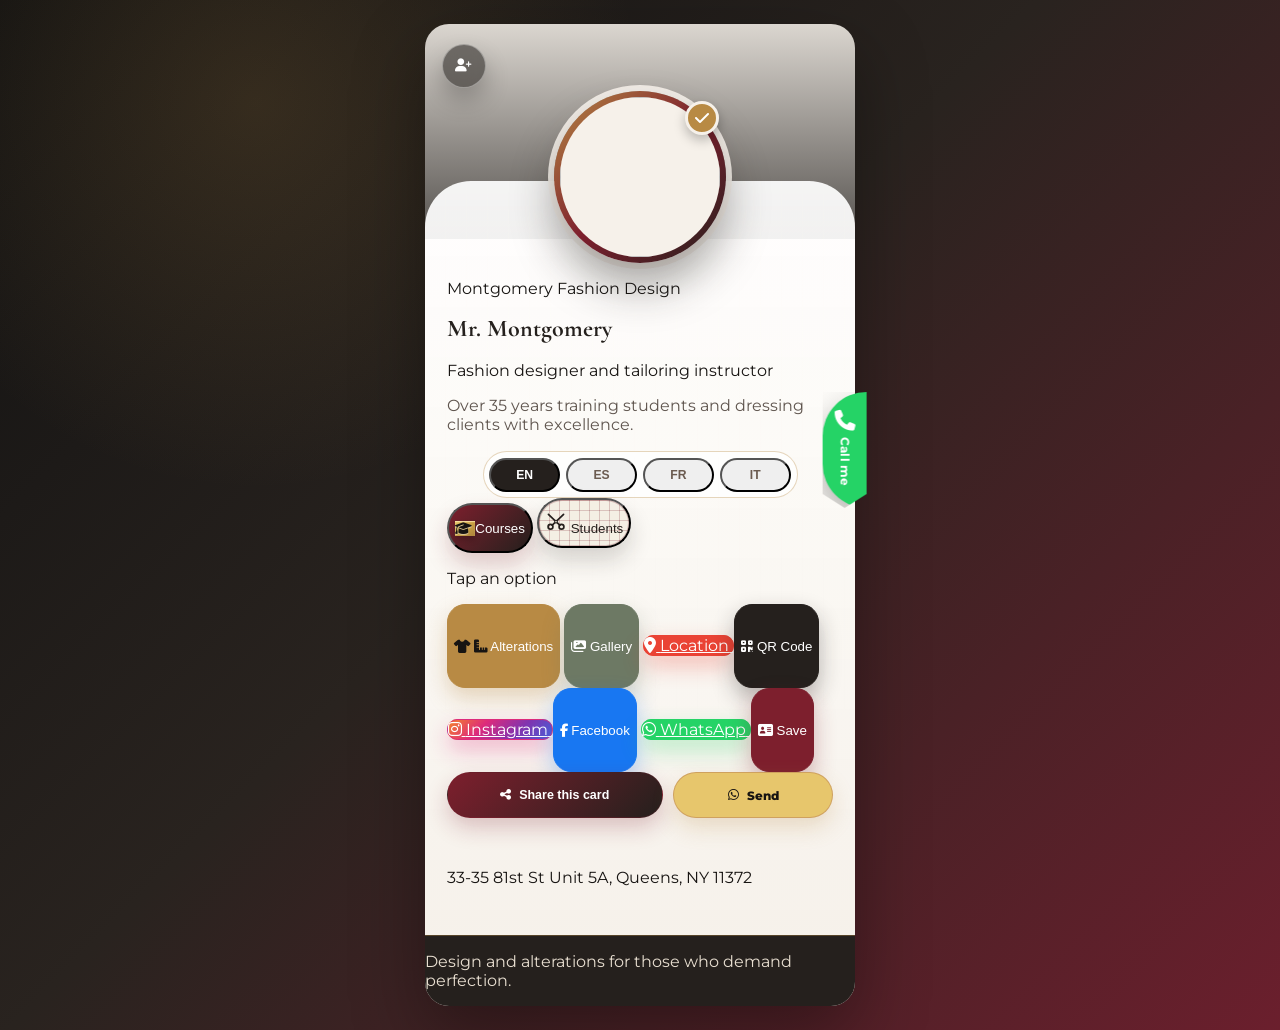
==== commit 86bdbf49: "Add files via upload" ====
--- a/index.html
+++ b/index.html
@@ -3,23 +3,50 @@
 <head>
   <meta charset="UTF-8">
   <meta name="viewport" content="width=device-width, initial-scale=1.0">
-  <title>Montgomery Fashion Design</title>
-  <meta name="description" content="Montgomery Fashion Design ofrece diseño de moda, clases de costura, alta costura y alteraciones finas en Manhattan, New York y Bronx.">
+  <title>Montgomery Fashion Design | Couture, Alterations & Fashion Classes in NYC</title>
+  <meta name="description" content="Meet Sr. Montgomery: fashion designer, tailoring instructor, and alterations specialist serving Manhattan, New York and the Bronx with couture-level detail.">
+  <meta name="keywords" content="Montgomery Fashion Design, Sr. Montgomery, fashion designer NYC, tailoring classes Manhattan, alterations Bronx, couture New York, sewing classes NYC">
+  <meta name="author" content="Montgomery Fashion Design">
+  <meta name="format-detection" content="telephone=yes">
   <meta name="theme-color" content="#7d1f2d">
   <meta name="robots" content="index, follow">
-  <link rel="canonical" href="https://montgomeryfashiondesign.com/">
+  <link rel="canonical" href="https://fashioncouture.github.io/Alterations/">
   <link rel="manifest" href="manifest.webmanifest">
   <link rel="apple-touch-icon" href="assets/icon-192.png">
   <meta property="og:type" content="website">
-  <meta property="og:title" content="Montgomery Fashion Design">
-  <meta property="og:url" content="https://montgomeryfashiondesign.com/">
-  <meta property="og:description" content="Diseño de moda, clases de costura y alteraciones finas por Sr. Montgomery.">
-  <meta property="og:image" content="https://montgomeryfashiondesign.com/assets/montgomery-fashion-logo.jpg">
-  <meta property="og:image:alt" content="Montgomery Fashion Design logo">
+  <meta property="og:locale" content="en_US">
+  <meta property="og:site_name" content="Montgomery Fashion Design">
+  <meta property="og:title" content="Sr. Montgomery | Couture Alterations & Fashion Classes in NYC">
+  <meta property="og:url" content="https://fashioncouture.github.io/Alterations/">
+  <meta property="og:description" content="A digital fashion card worth sharing: couture design, refined alterations, and private sewing classes across Manhattan, New York and the Bronx.">
+  <meta property="og:image" content="https://fashioncouture.github.io/Alterations/assets/montgomery-fashion-logo.jpg">
+  <meta property="og:image:alt" content="Montgomery Fashion Design by Sr. Montgomery">
+  <meta property="og:image:width" content="1200">
+  <meta property="og:image:height" content="630">
   <meta name="twitter:card" content="summary_large_image">
-  <meta name="twitter:title" content="Montgomery Fashion Design">
-  <meta name="twitter:description" content="Diseño de moda, clases de costura y alteraciones finas por Sr. Montgomery.">
-  <meta name="twitter:image" content="https://montgomeryfashiondesign.com/assets/montgomery-fashion-logo.jpg">
+  <meta name="twitter:title" content="Sr. Montgomery | Montgomery Fashion Design">
+  <meta name="twitter:description" content="Couture design, refined alterations, and private sewing classes in Manhattan, New York and the Bronx.">
+  <meta name="twitter:image" content="https://fashioncouture.github.io/Alterations/assets/montgomery-fashion-logo.jpg">
+  <meta name="twitter:image:alt" content="Montgomery Fashion Design by Sr. Montgomery">
+  <script type="application/ld+json">
+    {
+      "@context": "https://schema.org",
+      "@type": "ProfessionalService",
+      "name": "Montgomery Fashion Design",
+      "description": "Couture design, refined alterations, and private sewing classes by Sr. Montgomery.",
+      "image": "https://fashioncouture.github.io/Alterations/assets/montgomery-fashion-logo.jpg",
+      "url": "https://fashioncouture.github.io/Alterations/",
+      "telephone": "+16318228581",
+      "areaServed": ["Queens", "New York"],
+      "founder": {
+        "@type": "Person",
+        "name": "Sr. Montgomery",
+        "jobTitle": "Fashion designer and tailoring instructor"
+      },
+      "sameAs": ["https://www.instagram.com/josmonlave/"],
+      "serviceType": ["Custom fashion design", "Couture alterations", "Sewing classes", "Tailoring instruction"]
+    }
+  </script>
   <link rel="stylesheet" href="assets/tailwind-static.css">
   <link rel="preconnect" href="https://fonts.googleapis.com">
   <link rel="preconnect" href="https://fonts.gstatic.com" crossorigin>
@@ -317,9 +344,56 @@
       box-shadow: 0 7px 18px rgba(37, 32, 29, 0.08);
     }
 
-    .social-btn i {
-      color: var(--wine);
-    }
+    .social-btn i {
+      color: var(--wine);
+    }
+
+    .viral-share {
+      display: grid;
+      grid-template-columns: minmax(0, 1.35fr) minmax(0, 1fr);
+      gap: 0.65rem;
+    }
+
+    .share-card-btn,
+    .whatsapp-share-link {
+      min-height: 46px;
+      display: inline-flex;
+      align-items: center;
+      justify-content: center;
+      gap: 0.5rem;
+      border-radius: 999px;
+      border: 1px solid rgba(125, 31, 45, 0.22);
+      font-size: 0.78rem;
+      font-weight: 800;
+      text-decoration: none;
+      transition: transform 0.24s ease, box-shadow 0.24s ease;
+    }
+
+    .share-card-btn {
+      color: white;
+      background: linear-gradient(135deg, var(--wine), var(--charcoal));
+      box-shadow: 0 10px 22px rgba(125, 31, 45, 0.24);
+    }
+
+    .whatsapp-share-link {
+      color: #171412;
+      background: #e7c66c;
+      box-shadow: 0 10px 22px rgba(184, 138, 68, 0.24);
+    }
+
+    .share-card-btn:hover,
+    .share-card-btn:focus-visible,
+    .whatsapp-share-link:hover,
+    .whatsapp-share-link:focus-visible {
+      transform: translateY(-2px);
+      box-shadow: 0 14px 28px rgba(37, 32, 29, 0.2);
+      outline: none;
+    }
+
+    .share-status {
+      min-height: 18px;
+      color: #6d7964;
+    }
 
     .whatsapp-btn {
       background: #25d366;
@@ -746,24 +820,53 @@
       background: linear-gradient(135deg, var(--wine), var(--gold));
     }
 
-    .calendar-day.disabled {
-      color: #c6beb7;
-      cursor: not-allowed;
-      background: #f0ebe5;
+    #calendar-weekdays,
+    #calendar-days {
+      display: grid;
+      grid-template-columns: repeat(7, minmax(0, 1fr));
+      gap: 0.5rem;
+      text-align: center;
+    }
+
+    #calendar-weekdays {
+      margin-bottom: 0.5rem;
+      color: #8c7c70;
+      font-size: 0.78rem;
+      font-weight: 800;
+    }
+
+    .calendar-day {
+      width: 2.5rem;
+      height: 2.5rem;
+      display: inline-flex;
+      align-items: center;
+      justify-content: center;
+      border-radius: 999px;
+      font-size: 0.88rem;
+      font-weight: 800;
+      justify-self: center;
+    }
+
+    .calendar-day.disabled {
+      color: #c6beb7;
+      cursor: not-allowed;
+      background: #f0ebe5;
     }
 
     .calendar-day.today {
       border: 1px solid var(--gold);
     }
 
-    .calendar-day.selected,
-    .time-slot.selected {
-      color: white;
-      background: var(--wine);
-    }    .calendar-day:not(.disabled):hover,
-    .time-slot:hover {
-      background: rgba(184, 138, 68, 0.18);
-    }
+    .calendar-day.selected,
+    .time-slot.selected {
+      color: white;
+      background: var(--wine);
+    }
+
+    .calendar-day:not(.disabled):hover,
+    .time-slot:hover {
+      background: rgba(184, 138, 68, 0.18);
+    }
 
     .gallery-grid {
       display: grid;
@@ -854,8 +957,8 @@
 
         <p class="mt-7 text-xs font-semibold uppercase tracking-[0.18em] text-[#8c7c70]" data-i18n="tapHint">Tap an option</p>
 
-        <div class="mt-4 grid grid-cols-4 gap-3">
-          <button id="services-btn" class="social-btn services-btn flex flex-col items-center justify-center px-1" type="button" aria-label="Ver servicios y alteraciones">
+        <div class="mt-4 grid grid-cols-4 gap-3">
+          <button id="services-btn" class="social-btn services-btn flex flex-col items-center justify-center px-1" type="button" aria-label="Ver servicios y alteraciones">
             <span class="relative flex h-7 w-9 items-center justify-center" aria-hidden="true">
               <i class="fa-solid fa-shirt text-2xl"></i>
               <i class="fa-solid fa-ruler-combined absolute -right-1 -bottom-1 text-sm text-[#7d1f2d]"></i>
@@ -866,7 +969,7 @@
             <i class="fas fa-images text-2xl"></i>
             <span class="mt-2 text-[0.68rem] font-bold leading-tight" data-i18n="gallery">Gallery</span>
           </button>
-          <a href="https://maps.google.com/?q=Manhattan%20New%20York" target="_blank" rel="noopener noreferrer" class="social-btn location-btn flex flex-col items-center justify-center px-1">
+          <a href="https://maps.google.com/?q=33-35%2081st%20St%20Unit%205A%2C%20Queens%2C%20NY%2011372" target="_blank" rel="noopener noreferrer" class="social-btn location-btn flex flex-col items-center justify-center px-1">
             <i class="fas fa-map-marker-alt text-2xl"></i>
             <span class="mt-2 text-[0.68rem] font-bold leading-tight" data-i18n="location">Location</span>
           </a>
@@ -888,13 +991,25 @@
           </a>
           <button id="save-contact-btn" class="social-btn save-contact-btn flex flex-col items-center justify-center px-1" type="button" aria-label="Guardar contacto">
             <i class="fas fa-address-card text-2xl"></i>
-            <span class="mt-2 text-[0.68rem] font-bold leading-tight" data-i18n="save">Save</span>
-          </button>
-        </div>
-
-        <p class="mt-7 text-sm font-semibold text-[#7d1f2d]" data-i18n="install">
-          Add this card to your phone
-        </p>
+            <span class="mt-2 text-[0.68rem] font-bold leading-tight" data-i18n="save">Save</span>
+          </button>
+        </div>
+
+        <div class="viral-share mt-5" aria-label="Compartir esta tarjeta">
+          <button id="share-card-btn" class="share-card-btn" type="button">
+            <i class="fa-solid fa-share-nodes" aria-hidden="true"></i>
+            <span data-i18n="shareCard">Share this card</span>
+          </button>
+          <a id="whatsapp-share-link" class="whatsapp-share-link" href="https://wa.me/?text=Montgomery%20Fashion%20Design" target="_blank" rel="noopener noreferrer">
+            <i class="fab fa-whatsapp" aria-hidden="true"></i>
+            <span data-i18n="sendWhatsapp">Send</span>
+          </a>
+        </div>
+        <p id="share-status" class="share-status mt-2 text-center text-[0.72rem] font-semibold" aria-live="polite"></p>
+
+        <p class="mt-7 text-sm font-semibold text-[#7d1f2d]" data-i18n="install">
+          Add this card to your phone
+        </p>
       </div>
     </section>
 
@@ -1118,26 +1233,28 @@
             </div>
             <div class="admin-field full">
               <label for="admin-profile">Imagen de perfil JPG/PNG</label>
-              <div style="display:flex;gap:0.5rem;align-items:center;">
-                <input id="admin-profile" name="profileImage" type="url" style="flex:1;">
-                <a href="https://imgbb.com/upload" target="_blank" rel="noopener noreferrer" title="Subir imagen a ImgBB" style="flex-shrink:0;display:inline-flex;align-items:center;gap:0.35rem;padding:0.5rem 0.85rem;border-radius:999px;background:linear-gradient(135deg,#b88a44,#8c642d);color:white;font-size:0.75rem;font-weight:800;white-space:nowrap;text-decoration:none;">
-                  <i class="fas fa-upload"></i> Subir
-                </a>
-              </div>
-            </div>
-            <div class="admin-field full">
-              <label for="admin-image-page">Enlace para modificar imagen</label>
-              <input id="admin-image-page" name="imageEditPage" type="url">
-            </div>
+              <div style="display:flex;gap:0.5rem;align-items:center;">
+                <input id="admin-profile" name="profileImage" type="url" style="flex:1;">
+                <a href="https://imgbb.com/upload" target="_blank" rel="noopener noreferrer" title="Subir imagen a ImgBB" style="flex-shrink:0;display:inline-flex;align-items:center;gap:0.35rem;padding:0.5rem 0.85rem;border-radius:999px;background:linear-gradient(135deg,#b88a44,#8c642d);color:white;font-size:0.75rem;font-weight:800;white-space:nowrap;text-decoration:none;">
+                  <i class="fas fa-upload"></i> ImgBB
+                </a>
+              </div>
+              <p style="font-size:0.7rem;color:#8c7c70;margin-top:0.3rem;">Sube la imagen en ImgBB, copia el enlace "Direct link" y pegalo aqui.</p>
+            </div>
+            <div class="admin-field full">
+              <label for="admin-image-page">Pagina para subir/modificar imagenes</label>
+              <input id="admin-image-page" name="imageEditPage" type="url" placeholder="https://imgbb.com/upload">
+            </div>
             <div class="admin-field full">
               <label for="admin-hero">Imagen de portada (hero)</label>
-              <div style="display:flex;gap:0.5rem;align-items:center;">
-                <input id="admin-hero" name="heroImage" type="url" style="flex:1;">
-                <a href="https://imgbb.com/upload" target="_blank" rel="noopener noreferrer" title="Subir imagen a ImgBB" style="flex-shrink:0;display:inline-flex;align-items:center;gap:0.35rem;padding:0.5rem 0.85rem;border-radius:999px;background:linear-gradient(135deg,#b88a44,#8c642d);color:white;font-size:0.75rem;font-weight:800;white-space:nowrap;text-decoration:none;">
-                  <i class="fas fa-upload"></i> Subir
-                </a>
-              </div>
-            </div>
+              <div style="display:flex;gap:0.5rem;align-items:center;">
+                <input id="admin-hero" name="heroImage" type="url" style="flex:1;">
+                <a href="https://imgbb.com/upload" target="_blank" rel="noopener noreferrer" title="Subir imagen a ImgBB" style="flex-shrink:0;display:inline-flex;align-items:center;gap:0.35rem;padding:0.5rem 0.85rem;border-radius:999px;background:linear-gradient(135deg,#b88a44,#8c642d);color:white;font-size:0.75rem;font-weight:800;white-space:nowrap;text-decoration:none;">
+                  <i class="fas fa-upload"></i> ImgBB
+                </a>
+              </div>
+              <p style="font-size:0.7rem;color:#8c7c70;margin-top:0.3rem;">Para portada, usa una imagen horizontal. En ImgBB copia el "Direct link" y pegalo aqui.</p>
+            </div>
             <div class="admin-field">
               <label for="admin-instagram">Instagram</label>
               <input id="admin-instagram" name="instagram" type="url">
@@ -1170,12 +1287,12 @@
             <div class="admin-field full">
               <label>Imágenes de galería (URLs separadas por coma)</label>
               <div style="display:flex;gap:0.5rem;align-items:flex-start;">
-                <textarea id="admin-gallery" name="gallery" placeholder="https://i.ibb.co/..., https://i.ibb.co/..." style="flex:1;min-height:64px;"></textarea>
-                <a href="https://imgbb.com/upload" target="_blank" rel="noopener noreferrer" title="Subir imagen a ImgBB" style="flex-shrink:0;display:inline-flex;align-items:center;gap:0.35rem;padding:0.5rem 0.85rem;border-radius:999px;background:linear-gradient(135deg,#b88a44,#8c642d);color:white;font-size:0.75rem;font-weight:800;white-space:nowrap;text-decoration:none;margin-top:0.1rem;">
-                  <i class="fas fa-upload"></i> Subir
-                </a>
-              </div>
-              <p style="font-size:0.7rem;color:#8c7c70;margin-top:0.3rem;">Sube la imagen en ImgBB, copia el enlace "Direct link" y pégalo aquí.</p>
+                <textarea id="admin-gallery" name="gallery" placeholder="https://i.ibb.co/..., https://i.ibb.co/..." style="flex:1;min-height:64px;"></textarea>
+                <a href="https://imgbb.com/upload" target="_blank" rel="noopener noreferrer" title="Subir imagen a ImgBB" style="flex-shrink:0;display:inline-flex;align-items:center;gap:0.35rem;padding:0.5rem 0.85rem;border-radius:999px;background:linear-gradient(135deg,#b88a44,#8c642d);color:white;font-size:0.75rem;font-weight:800;white-space:nowrap;text-decoration:none;margin-top:0.1rem;">
+                  <i class="fas fa-upload"></i> ImgBB
+                </a>
+              </div>
+              <p style="font-size:0.7rem;color:#8c7c70;margin-top:0.3rem;">Sube cada imagen en ImgBB, copia el enlace "Direct link" y pegalo aqui separado por coma.</p>
             </div>
             <div class="admin-field full">
               <label for="admin-custom-css">CSS personalizado avanzado</label>
@@ -1186,7 +1303,7 @@
           <div class="admin-actions">
             <button class="save-admin" id="admin-save-btn" type="submit">Guardar</button>
             <button class="reset-admin" id="admin-reset-btn" type="button">Restaurar</button>
-            <a id="admin-image-link" href="https://ibb.co/C3nRYx9Z" target="_blank" rel="noopener noreferrer">Abrir imagen</a>
+            <a id="admin-image-link" href="https://imgbb.com/upload" target="_blank" rel="noopener noreferrer">Subir a ImgBB</a>
           </div>
           <p id="admin-status" class="mt-3 text-center text-sm font-bold text-[#6d7964]"></p>
         </form>
@@ -1205,9 +1322,9 @@
       phone: "+1 (631) 822-8581",
       whatsapp: "+16318228581",
       email: "",
-      location: "Manhattan, New York, Bronx",
+      location: "33-35 81st St Unit 5A, Queens, NY 11372",
       profileImage: "assets/montgomery-fashion-logo.jpg",
-      imageEditPage: "https://ibb.co/C3nRYx9Z",
+      imageEditPage: "https://imgbb.com/upload",
       heroImage: "https://images.unsplash.com/photo-1445205170230-053b83016050?auto=format&fit=crop&w=1200&q=85",
       instagram: "https://www.instagram.com/josmonlave/",
       facebook: "",
@@ -1243,9 +1360,13 @@
         galleryEmpty: "Add gallery image links from the admin panel.",
         alterations: "Alterations",
         location: "Location",
-        qr: "QR Code",
-        save: "Save",
-        install: "Manhattan, New York, Bronx",
+        qr: "QR Code",
+        save: "Save",
+        shareCard: "Share this card",
+        sendWhatsapp: "Send",
+        shareText: "Meet Sr. Montgomery from Montgomery Fashion Design: couture alterations, fashion design, and sewing classes in Queens, New York.",
+        shareCopied: "Link copied. Ready to share.",
+        install: "33-35 81st St Unit 5A, Queens, NY 11372",
         footer: "Design and alterations for those who demand perfection.",
         servicesTitle: "Signature Services",
         svcCustomTitle: "Custom design",
@@ -1270,7 +1391,7 @@
         advancedTitle: "Advanced level",
         advancedText: "Pattern development, refined finishes, couture techniques, and personal projects.",
         homeCourseTitle: "At-home classes",
-        homeCourseText: "Private instruction at home, scheduled by availability in Manhattan, the Bronx, and nearby areas.",
+        homeCourseText: "Private instruction at home, scheduled by availability in Queens and nearby areas.",
         installTitle: "Keep This Card",
         ios1: "Open it in Safari.",
         ios2: "Tap Share.",
@@ -1282,15 +1403,22 @@
         qrText: "This QR code saves the contact information for Sr. Montgomery.",
         pendingTitle: "Link Pending",
         pendingText: "This link is ready to be connected when you provide the final contact information.",
-        appointmentTitle: "Select a Date",
-        appointmentTimeTitle: "Select a Time",
-        backCalendar: "Back to calendar",
-        confirm: "Confirm Request",
-        confirmed: "Request Prepared",
-        confirmedText: "Your preferred appointment time is",
-        pendingContact: "Phone or WhatsApp will be connected when the final number is added.",
-        noTimes: "No times available.",
-        days: ["Sun", "Mon", "Tue", "Wed", "Thu", "Fri", "Sat"]
+        appointmentTitle: "Select a Date",
+        appointmentTimeTitle: "Select a Time",
+        backCalendar: "Back to calendar",
+        confirm: "Confirm Request",
+        confirmed: "Request Prepared",
+        confirmedText: "Your preferred appointment time is",
+        studentIdLabel: "Student identification number",
+        studentIdPlaceholder: "Ex: 1234567890",
+        studentIdHelp: "Enter your student identification number to continue.",
+        missingTime: "Select an available time before confirming the request.",
+        notFoundTitle: "Not found",
+        notFoundText: "The identification number entered was not found in our student records.",
+        notFoundHelp: "Please contact the instructor or administrator to verify your information before scheduling.",
+        pendingContact: "Phone or WhatsApp will be connected when the final number is added.",
+        noTimes: "No times available.",
+        days: ["Sun", "Mon", "Tue", "Wed", "Thu", "Fri", "Sat"]
       },
       es: {
         name: "Sr. Montgomery",
@@ -1307,9 +1435,13 @@
         galleryEmpty: "Agrega enlaces de imágenes desde el panel administrador.",
         alterations: "Alteraciones",
         location: "Ubicación",
-        qr: "Código QR",
-        save: "Guardar",
-        install: "Manhattan, New York, Bronx",
+        qr: "Código QR",
+        save: "Guardar",
+        shareCard: "Comparte esta tarjeta",
+        sendWhatsapp: "Enviar",
+        shareText: "Conoce al Sr. Montgomery de Montgomery Fashion Design: alteraciones finas, diseño de moda y clases de costura en Queens, New York.",
+        shareCopied: "Enlace copiado. Listo para compartir.",
+        install: "33-35 81st St Unit 5A, Queens, NY 11372",
         footer: "Diseño y alteraciones para quienes exigen perfección.",
         servicesTitle: "Servicios principales",
         svcCustomTitle: "Diseño a medida",
@@ -1334,7 +1466,7 @@
         advancedTitle: "Nivel avanzado",
         advancedText: "Desarrollo de patrones, acabados finos, técnicas de alta costura y proyectos personales.",
         homeCourseTitle: "Cursos a domicilio",
-        homeCourseText: "Clases privadas a domicilio, según disponibilidad en Manhattan, el Bronx y zonas cercanas.",
+        homeCourseText: "Clases privadas a domicilio, según disponibilidad en Queens y zonas cercanas.",
         installTitle: "Lleva esta tarjeta contigo",
         ios1: "Ábrela en Safari.",
         ios2: "Toca Compartir.",
@@ -1346,15 +1478,22 @@
         qrText: "Este código QR guarda la información de contacto del Sr. Montgomery.",
         pendingTitle: "Enlace pendiente",
         pendingText: "Este enlace queda listo para conectarlo cuando me pases la información final de contacto.",
-        appointmentTitle: "Seleccione su fecha de clase",
-        appointmentTimeTitle: "Selecciona una hora",
-        backCalendar: "Volver al calendario",
-        confirm: "Confirmar solicitud",
-        confirmed: "Solicitud preparada",
-        confirmedText: "Tu horario preferido es",
-        pendingContact: "El teléfono o WhatsApp se conectará cuando agreguemos el número final.",
-        noTimes: "No hay horarios disponibles.",
-        days: ["Do", "Lu", "Ma", "Mi", "Ju", "Vi", "Sá"]
+        appointmentTitle: "Seleccione su fecha de clase",
+        appointmentTimeTitle: "Selecciona una hora",
+        backCalendar: "Volver al calendario",
+        confirm: "Confirmar solicitud",
+        confirmed: "Solicitud preparada",
+        confirmedText: "Tu horario preferido es",
+        studentIdLabel: "Número de identificación de estudiante",
+        studentIdPlaceholder: "Ej: 1234567890",
+        studentIdHelp: "Ingresa tu número de identificación de estudiante para continuar.",
+        missingTime: "Selecciona una hora disponible para poder confirmar la solicitud.",
+        notFoundTitle: "No encontrado",
+        notFoundText: "El número de identificación ingresado no se encuentra en nuestra base de estudiantes.",
+        notFoundHelp: "Por favor contacta al profesor o administrador para verificar tu información antes de agendar.",
+        pendingContact: "El teléfono o WhatsApp se conectará cuando agreguemos el número final.",
+        noTimes: "No hay horarios disponibles.",
+        days: ["Do", "Lu", "Ma", "Mi", "Ju", "Vi", "Sá"]
       },
       fr: {
         name: "M. Montgomery",
@@ -1371,9 +1510,13 @@
         galleryEmpty: "Ajoutez des liens d'images depuis le panneau administrateur.",
         alterations: "Retouches",
         location: "Adresse",
-        qr: "QR Code",
-        save: "Enregistrer",
-        install: "Manhattan, New York, Bronx",
+        qr: "QR Code",
+        save: "Enregistrer",
+        shareCard: "Partager cette carte",
+        sendWhatsapp: "Envoyer",
+        shareText: "Découvrez Sr. Montgomery de Montgomery Fashion Design: retouches couture, création de mode et cours de couture à Queens, New York.",
+        shareCopied: "Lien copié. Prêt à partager.",
+        install: "33-35 81st St Unit 5A, Queens, NY 11372",
         footer: "Création et retouches pour ceux qui exigent la perfection.",
         servicesTitle: "Services signature",
         svcCustomTitle: "Création sur mesure",
@@ -1398,7 +1541,7 @@
         advancedTitle: "Niveau avancé",
         advancedText: "Développement de patrons, finitions raffinées, techniques couture et projets personnels.",
         homeCourseTitle: "Cours à domicile",
-        homeCourseText: "Cours privés à domicile, selon disponibilité à Manhattan, dans le Bronx et environs.",
+        homeCourseText: "Cours privés à domicile, selon disponibilité à Queens et environs.",
         installTitle: "Gardez cette carte",
         ios1: "Ouvrez-la dans Safari.",
         ios2: "Touchez Partager.",
@@ -1410,15 +1553,22 @@
         qrText: "Ce QR code enregistre les coordonnées de Sr. Montgomery.",
         pendingTitle: "Lien en attente",
         pendingText: "Ce lien sera connecté lorsque les informations finales seront disponibles.",
-        appointmentTitle: "Choisir une date",
-        appointmentTimeTitle: "Choisir une heure",
-        backCalendar: "Retour au calendrier",
-        confirm: "Confirmer la demande",
-        confirmed: "Demande préparée",
-        confirmedText: "Votre horaire préféré est",
-        pendingContact: "Le téléphone ou WhatsApp sera connecté lorsque le numéro final sera ajouté.",
-        noTimes: "Aucun horaire disponible.",
-        days: ["Dim", "Lun", "Mar", "Mer", "Jeu", "Ven", "Sam"]
+        appointmentTitle: "Choisir une date",
+        appointmentTimeTitle: "Choisir une heure",
+        backCalendar: "Retour au calendrier",
+        confirm: "Confirmer la demande",
+        confirmed: "Demande préparée",
+        confirmedText: "Votre horaire préféré est",
+        studentIdLabel: "Numéro d'identification étudiant",
+        studentIdPlaceholder: "Ex : 1234567890",
+        studentIdHelp: "Saisissez votre numéro d'identification étudiant pour continuer.",
+        missingTime: "Choisissez une heure disponible avant de confirmer la demande.",
+        notFoundTitle: "Introuvable",
+        notFoundText: "Le numéro d'identification saisi est introuvable dans notre liste d'étudiants.",
+        notFoundHelp: "Veuillez contacter le professeur ou l'administrateur pour vérifier vos informations avant de planifier.",
+        pendingContact: "Le téléphone ou WhatsApp sera connecté lorsque le numéro final sera ajouté.",
+        noTimes: "Aucun horaire disponible.",
+        days: ["Dim", "Lun", "Mar", "Mer", "Jeu", "Ven", "Sam"]
       },
       it: {
         name: "Sig. Montgomery",
@@ -1435,9 +1585,13 @@
         galleryEmpty: "Aggiungi link alle immagini dal pannello amministratore.",
         alterations: "Modifiche",
         location: "Posizione",
-        qr: "Codice QR",
-        save: "Salva",
-        install: "Manhattan, New York, Bronx",
+        qr: "Codice QR",
+        save: "Salva",
+        shareCard: "Condividi scheda",
+        sendWhatsapp: "Invia",
+        shareText: "Scopri Sr. Montgomery di Montgomery Fashion Design: modifiche sartoriali, design di moda e lezioni di cucito a Queens, New York.",
+        shareCopied: "Link copiato. Pronto da condividere.",
+        install: "33-35 81st St Unit 5A, Queens, NY 11372",
         footer: "Design e modifiche per chi esige la perfezione.",
         servicesTitle: "Servizi principali",
         svcCustomTitle: "Design su misura",
@@ -1462,7 +1616,7 @@
         advancedTitle: "Livello avanzato",
         advancedText: "Sviluppo cartamodelli, finiture raffinate, tecniche couture e progetti personali.",
         homeCourseTitle: "Lezioni a domicilio",
-        homeCourseText: "Lezioni private a domicilio, secondo disponibilità a Manhattan, nel Bronx e zone vicine.",
+        homeCourseText: "Lezioni private a domicilio, secondo disponibilità a Queens e zone vicine.",
         installTitle: "Conserva questa scheda",
         ios1: "Aprila in Safari.",
         ios2: "Tocca Condividi.",
@@ -1474,15 +1628,22 @@
         qrText: "Questo codice QR salva le informazioni di contatto di Sr. Montgomery.",
         pendingTitle: "Link in sospeso",
         pendingText: "Questo link sarà collegato quando saranno disponibili le informazioni finali.",
-        appointmentTitle: "Seleziona una data",
-        appointmentTimeTitle: "Seleziona un'ora",
-        backCalendar: "Torna al calendario",
-        confirm: "Conferma richiesta",
-        confirmed: "Richiesta preparata",
-        confirmedText: "L'orario preferito è",
-        pendingContact: "Telefono o WhatsApp saranno collegati quando verrà aggiunto il numero finale.",
-        noTimes: "Nessun orario disponibile.",
-        days: ["Dom", "Lun", "Mar", "Mer", "Gio", "Ven", "Sab"]
+        appointmentTitle: "Seleziona una data",
+        appointmentTimeTitle: "Seleziona un'ora",
+        backCalendar: "Torna al calendario",
+        confirm: "Conferma richiesta",
+        confirmed: "Richiesta preparata",
+        confirmedText: "L'orario preferito è",
+        studentIdLabel: "Numero di identificazione studente",
+        studentIdPlaceholder: "Es: 1234567890",
+        studentIdHelp: "Inserisci il numero di identificazione studente per continuare.",
+        missingTime: "Seleziona un orario disponibile prima di confermare la richiesta.",
+        notFoundTitle: "Non trovato",
+        notFoundText: "Il numero di identificazione inserito non risulta nei nostri registri studenti.",
+        notFoundHelp: "Contatta l'insegnante o l'amministratore per verificare le informazioni prima di prenotare.",
+        pendingContact: "Telefono o WhatsApp saranno collegati quando verrà aggiunto il numero finale.",
+        noTimes: "Nessun orario disponibile.",
+        days: ["Dom", "Lun", "Mar", "Mer", "Gio", "Ven", "Sab"]
       }
     };
 
@@ -1522,11 +1683,51 @@
       localStorage.setItem(STORAGE_KEY, JSON.stringify(business));
     }
 
-    function phoneDigits(value) {
-      return String(value || "").replace(/[^\d]/g, "");
-    }
-
-    function setLinkOrPending(selector, url, pendingName) {
+    function phoneDigits(value) {
+      return String(value || "").replace(/[^\d]/g, "");
+    }
+
+    function getShareUrl() {
+      const canonical = document.querySelector("link[rel='canonical']");
+      if (location.protocol === "file:" && canonical) return canonical.href;
+      return location.href.split("#")[0];
+    }
+
+    function getSharePayload() {
+      return {
+        title: business.brand || "Montgomery Fashion Design",
+        text: t("shareText"),
+        url: getShareUrl()
+      };
+    }
+
+    function refreshShareLinks() {
+      const payload = getSharePayload();
+      const whatsappShare = $("#whatsapp-share-link");
+      if (whatsappShare) {
+        whatsappShare.href = `https://wa.me/?text=${encodeURIComponent(`${payload.text} ${payload.url}`)}`;
+      }
+    }
+
+    async function shareCard() {
+      const payload = getSharePayload();
+      try {
+        if (navigator.share) {
+          await navigator.share(payload);
+        } else if (navigator.clipboard) {
+          await navigator.clipboard.writeText(`${payload.text} ${payload.url}`);
+          $("#share-status").textContent = t("shareCopied");
+        } else {
+          window.prompt(t("shareCopied"), `${payload.text} ${payload.url}`);
+        }
+      } catch (error) {
+        if (error && error.name !== "AbortError") {
+          $("#share-status").textContent = payload.url;
+        }
+      }
+    }
+
+    function setLinkOrPending(selector, url, pendingName) {
       const current = document.querySelector(selector);
       if (!current) return;
       const nextTag = url ? "a" : "button";
@@ -1546,9 +1747,9 @@
       current.replaceWith(next);
     }
 
-    function applyBusinessConfig() {
-      document.title = business.brand || "Montgomery Fashion Design";
-      $("#brand-text").textContent = business.brand || "";
+    function applyBusinessConfig() {
+      document.title = `${business.brand || "Montgomery Fashion Design"} | Couture, Alterations & Fashion Classes in NYC`;
+      $("#brand-text").textContent = business.brand || "";
       $(".profile-logo").src = business.profileImage || defaultConfig.profileImage;
       $(".main-bg").style.backgroundImage = `linear-gradient(180deg, rgba(23, 20, 18, 0.12), rgba(23, 20, 18, 0.72)), url("${business.heroImage || defaultConfig.heroImage}")`;
 
@@ -1570,10 +1771,11 @@
         customStyle.id = "custom-admin-css";
         document.head.appendChild(customStyle);
       }
-      customStyle.textContent = business.customCss || "";
-      renderGallery();
-      buildQrCode();
-    }
+      customStyle.textContent = business.customCss || "";
+      renderGallery();
+      buildQrCode();
+      refreshShareLinks();
+    }
 
     function detectLanguage() {
       const detected = (navigator.languages && navigator.languages[0] ? navigator.languages[0] : navigator.language || "en").toLowerCase();
@@ -1594,9 +1796,10 @@
         button.classList.toggle("active", isActive);
         button.setAttribute("aria-pressed", String(isActive));
       });
-      fillAdminLanguageFields();
-      buildQrCode();
-    }
+      fillAdminLanguageFields();
+      buildQrCode();
+      refreshShareLinks();
+    }
 
     function syncFloatingCallVisibility() {
       document.body.classList.toggle("modal-open", Boolean(document.querySelector(".modal-overlay.active")));
@@ -1955,10 +2158,11 @@
     $("#services-btn").addEventListener("click", () => openModal("services-modal"));
     $("#gallery-btn").addEventListener("click", () => openModal("gallery-modal"));
     $("#courses-btn").addEventListener("click", () => openModal("courses-modal"));
-    $("#qr-code-btn").addEventListener("click", () => openModal("qr-code-modal"));
-    $("#appointment-btn").addEventListener("click", openAppointmentModal);
-    $("#save-contact-btn").addEventListener("click", saveContact);
-    $$("[data-pending-link]").forEach((button) => button.addEventListener("click", () => openModal("pending-modal")));
+    $("#qr-code-btn").addEventListener("click", () => openModal("qr-code-modal"));
+    $("#appointment-btn").addEventListener("click", openAppointmentModal);
+    $("#save-contact-btn").addEventListener("click", saveContact);
+    $("#share-card-btn").addEventListener("click", shareCard);
+    $$("[data-pending-link]").forEach((button) => button.addEventListener("click", () => openModal("pending-modal")));
     $$(".modal-overlay").forEach((modal) => {
       modal.addEventListener("click", (event) => {
         if (event.target === modal) closeModal(modal);
